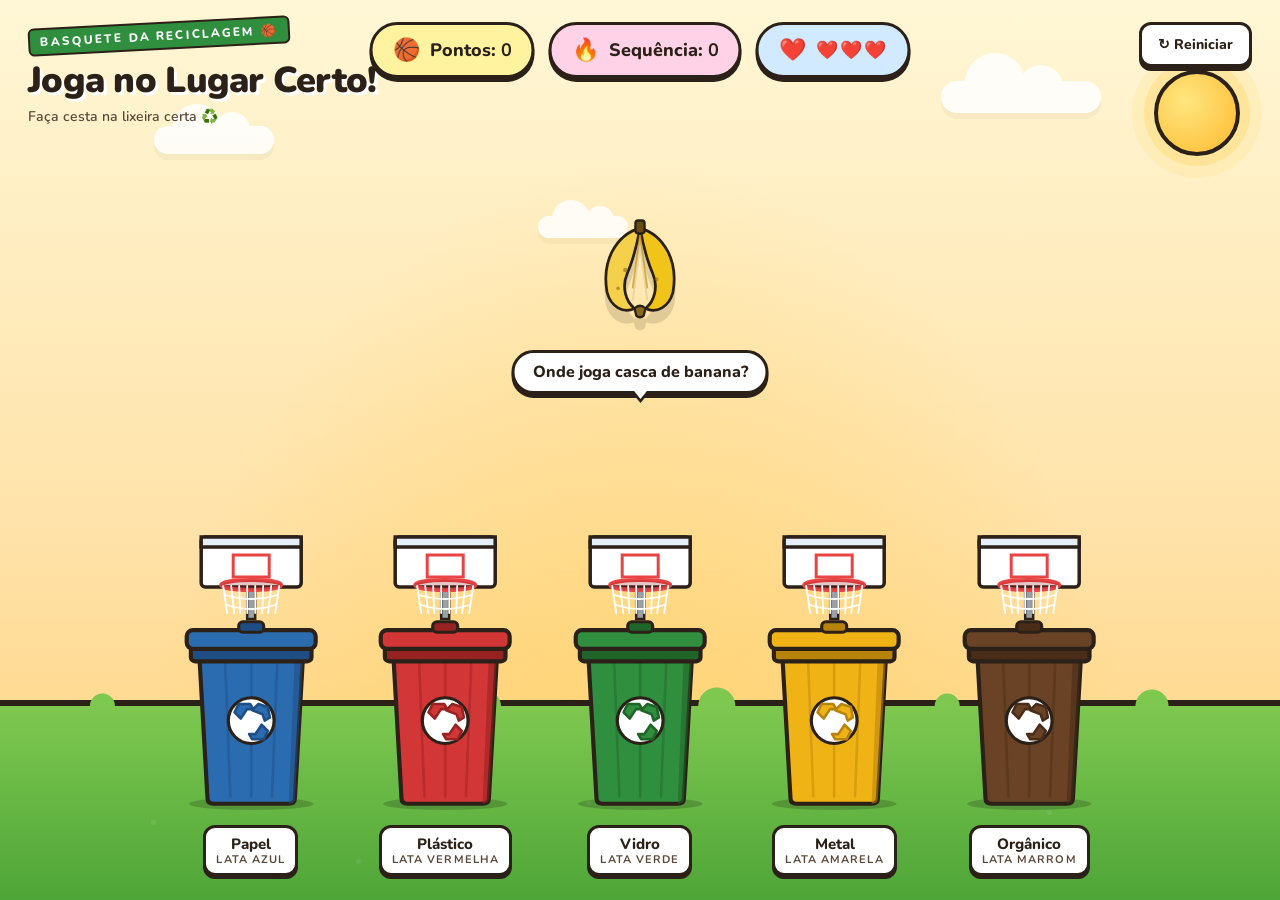
==== Jogo da Reciclagem.html @ 173f7c56 "Add files via upload" ====
<!doctype html>
<html lang="pt-BR">
<head>
<meta charset="utf-8" />
<title>Jogo da Reciclagem</title>
<meta name="viewport" content="width=device-width, initial-scale=1" />
<link rel="preconnect" href="https://fonts.googleapis.com" />
<link rel="preconnect" href="https://fonts.gstatic.com" crossorigin />
<link href="https://fonts.googleapis.com/css2?family=Fredoka:wght@400;500;600;700&family=Nunito:wght@600;700;800;900&display=swap" rel="stylesheet" />
<style>
  :root {
    --bg-sky-top: #fff7d6;
    --bg-sky-bot: #ffe2a8;
    --grass-top: #7ec850;
    --grass-bot: #4ea537;
    --ink: #2b2118;
    --ink-soft: #5a4838;
    --paper: #fff8e7;
    --azul: #2b6cb0;
    --azul-d: #1f4e85;
    --vermelho: #d23636;
    --vermelho-d: #962222;
    --verde: #2f8f3f;
    --verde-d: #1f6428;
    --amarelo: #f0b315;
    --amarelo-d: #b8830a;
    --marrom: #6a4326;
    --marrom-d: #4a2d18;
  }
  * { box-sizing: border-box; }
  html, body { margin: 0; height: 100%; }
  body {
    font-family: 'Fredoka', system-ui, sans-serif;
    color: var(--ink);
    background:
      radial-gradient(ellipse at 50% 120%, #ffd166 0%, transparent 60%),
      linear-gradient(180deg, var(--bg-sky-top) 0%, var(--bg-sky-bot) 60%, #ffd178 100%);
    overflow: hidden;
    user-select: none;
    -webkit-user-select: none;
  }

  /* ===== HUD ===== */
  .hud {
    position: absolute;
    top: 22px;
    left: 50%;
    transform: translateX(-50%);
    display: flex;
    gap: 14px;
    align-items: center;
    z-index: 10;
    font-family: 'Nunito', sans-serif;
  }
  .chip {
    background: #fff;
    border: 3px solid var(--ink);
    border-radius: 999px;
    padding: 10px 20px;
    font-weight: 800;
    font-size: 18px;
    box-shadow: 0 4px 0 var(--ink);
    display: flex;
    align-items: center;
    gap: 10px;
  }
  .chip .icon { font-size: 22px; }
  .chip.score { background: #fff3a0; }
  .chip.streak { background: #ffd2e8; }
  .chip.lives { background: #d2eaff; }
  .hearts { letter-spacing: 2px; font-size: 18px; }
  .hearts span.lost { filter: grayscale(1) opacity(0.35); }

  .title-card {
    position: absolute;
    top: 22px;
    left: 28px;
    z-index: 10;
    font-family: 'Nunito', sans-serif;
  }
  .title-card .kicker {
    display: inline-block;
    background: var(--verde);
    color: #fff;
    font-weight: 800;
    font-size: 12px;
    letter-spacing: 0.18em;
    padding: 4px 10px;
    border-radius: 6px;
    border: 2px solid var(--ink);
    transform: rotate(-3deg);
  }
  .title-card h1 {
    margin: 6px 0 0;
    font-size: 36px;
    font-weight: 900;
    color: var(--ink);
    text-shadow: 3px 3px 0 #fff;
    letter-spacing: -0.02em;
  }
  .title-card .sub {
    margin-top: 2px;
    font-size: 14px;
    color: var(--ink-soft);
    font-weight: 600;
  }

  /* ===== Stage ===== */
  .stage {
    position: relative;
    width: 100%;
    height: 100vh;
    overflow: hidden;
  }
  .clouds {
    position: absolute;
    inset: 0;
    pointer-events: none;
  }
  .cloud {
    position: absolute;
    background: #fff;
    border-radius: 100px;
    opacity: 0.85;
    filter: drop-shadow(0 6px 0 rgba(0,0,0,0.04));
  }
  .cloud::before, .cloud::after {
    content: '';
    position: absolute;
    background: #fff;
    border-radius: 50%;
  }
  .cloud.c1 { width: 120px; height: 28px; top: 14%; left: 12%; }
  .cloud.c1::before { width: 50px; height: 50px; top: -22px; left: 18px; }
  .cloud.c1::after { width: 36px; height: 36px; top: -14px; left: 60px; }
  .cloud.c2 { width: 160px; height: 32px; top: 9%; right: 14%; }
  .cloud.c2::before { width: 60px; height: 60px; top: -28px; left: 24px; }
  .cloud.c2::after { width: 44px; height: 44px; top: -16px; left: 78px; }
  .cloud.c3 { width: 90px; height: 22px; top: 24%; left: 42%; }
  .cloud.c3::before { width: 38px; height: 38px; top: -16px; left: 14px; }
  .cloud.c3::after { width: 28px; height: 28px; top: -10px; left: 48px; }

  .sun {
    position: absolute;
    top: 70px;
    right: 40px;
    width: 86px;
    height: 86px;
    border-radius: 50%;
    background: radial-gradient(circle at 35% 35%, #ffe680, #ffba2e);
    border: 4px solid var(--ink);
    box-shadow: 0 0 0 10px rgba(255, 200, 60, 0.25), 0 0 0 22px rgba(255, 200, 60, 0.12);
  }

  /* ===== Ground ===== */
  .ground {
    position: absolute;
    bottom: 0;
    left: 0;
    right: 0;
    height: 200px;
    background:
      linear-gradient(180deg, var(--grass-top) 0%, var(--grass-bot) 100%);
    border-top: 6px solid var(--ink);
  }
  .ground::before {
    content: '';
    position: absolute;
    top: -22px;
    left: 0;
    right: 0;
    height: 22px;
    background:
      radial-gradient(circle at 8% 100%, var(--grass-top) 0 12px, transparent 13px),
      radial-gradient(circle at 22% 100%, var(--grass-top) 0 16px, transparent 17px),
      radial-gradient(circle at 38% 100%, var(--grass-top) 0 14px, transparent 15px),
      radial-gradient(circle at 56% 100%, var(--grass-top) 0 18px, transparent 19px),
      radial-gradient(circle at 74% 100%, var(--grass-top) 0 12px, transparent 13px),
      radial-gradient(circle at 90% 100%, var(--grass-top) 0 16px, transparent 17px);
  }
  .ground::after {
    content: '';
    position: absolute;
    inset: 0;
    background-image:
      radial-gradient(circle at 12% 60%, rgba(255,255,255,0.08) 2px, transparent 3px),
      radial-gradient(circle at 28% 80%, rgba(255,255,255,0.08) 2px, transparent 3px),
      radial-gradient(circle at 46% 50%, rgba(255,255,255,0.08) 2px, transparent 3px),
      radial-gradient(circle at 64% 75%, rgba(255,255,255,0.08) 2px, transparent 3px),
      radial-gradient(circle at 82% 55%, rgba(255,255,255,0.08) 2px, transparent 3px);
  }
  .flowers {
    position: absolute;
    bottom: 12px;
    left: 0;
    right: 0;
    pointer-events: none;
    z-index: 1;
  }
  .flowers svg { display: block; margin: 0 auto; }

  /* ===== Bins row ===== */
  .bins {
    position: absolute;
    bottom: 24px;
    left: 0;
    right: 0;
    display: flex;
    justify-content: center;
    align-items: flex-end;
    gap: clamp(12px, 2.2vw, 36px);
    padding: 0 24px;
    z-index: 3;
  }
  .bin {
    position: relative;
    width: clamp(110px, 13vw, 170px);
    cursor: default;
    transition: transform 0.18s ease;
  }
  .bin.hover { transform: translateY(-10px) scale(1.04); }
  .bin .label {
    margin: 12px auto 0;
    background: #fff;
    border: 3px solid var(--ink);
    border-radius: 12px;
    padding: 6px 10px;
    font-family: 'Nunito', sans-serif;
    font-weight: 800;
    text-align: center;
    font-size: 15px;
    box-shadow: 0 3px 0 var(--ink);
    width: fit-content;
    color: var(--ink);
  }
  .bin .label .pt {
    display: block;
    font-size: 11px;
    letter-spacing: 0.1em;
    color: var(--ink-soft);
    font-weight: 700;
    margin-top: -2px;
  }
  .bin .lid {
    transform-origin: 90% 100%;
    transition: transform 0.25s cubic-bezier(.5,1.6,.3,1);
  }
  .bin.hover .lid { transform: rotate(-32deg) translate(-4px, -2px); }
  .bin.correct { animation: bounce 0.6s ease; }
  .bin.wrong { animation: shake 0.45s ease; }

  /* ===== Basketball hoop ===== */
  .hoop {
    position: relative;
    width: 100%;
    height: 86px;
    margin-bottom: -18px;
    z-index: 2;
    pointer-events: none;
  }
  .hoop svg { display: block; width: 100%; height: 100%; overflow: visible; }
  .hoop .net {
    transform-origin: 50% 0;
    transition: transform 0.15s ease;
  }
  .bin.correct .hoop .net { animation: netSwing 0.7s ease; }
  .bin.hover .hoop .net { transform: scaleY(1.08) skewX(-3deg); }
  @keyframes netSwing {
    0% { transform: scaleY(1) skewX(0); }
    20% { transform: scaleY(1.35) skewX(-8deg); }
    50% { transform: scaleY(1.15) skewX(6deg); }
    75% { transform: scaleY(1.08) skewX(-3deg); }
    100% { transform: scaleY(1) skewX(0); }
  }

  @keyframes bounce {
    0%, 100% { transform: translateY(0); }
    30% { transform: translateY(-22px) scale(1.06); }
    60% { transform: translateY(-4px); }
  }
  @keyframes shake {
    0%, 100% { transform: translateX(0); }
    20% { transform: translateX(-10px) rotate(-2deg); }
    40% { transform: translateX(10px) rotate(2deg); }
    60% { transform: translateX(-8px) rotate(-1deg); }
    80% { transform: translateX(8px) rotate(1deg); }
  }

  /* ===== Item to throw ===== */
  .item-wrap {
    position: absolute;
    top: 30%;
    left: 50%;
    transform: translate(-50%, -50%);
    z-index: 5;
    touch-action: none;
  }
  .item {
    width: 110px;
    height: 110px;
    cursor: grab;
    transition: filter 0.2s;
    filter: drop-shadow(0 12px 0 rgba(0,0,0,0.12));
    animation: idle 2.4s ease-in-out infinite;
  }
  .item-wrap.dragging .item {
    cursor: grabbing;
    animation: none;
    filter: drop-shadow(0 24px 8px rgba(0,0,0,0.25));
    transform: scale(1.08) rotate(8deg);
  }
  .item-wrap.flying { transition: top 0.55s cubic-bezier(.4,.1,.4,1), left 0.55s linear; }
  .item-wrap.flying .item { animation: spinFly 0.55s linear; }
  .item-wrap.return { transition: top 0.4s ease, left 0.4s ease; }
  @keyframes spinFly {
    0%   { transform: rotate(0) scale(1); }
    100% { transform: rotate(540deg) scale(0.45); }
  }

  /* Score popup (basketball points) */
  .points-pop {
    position: absolute;
    font-family: 'Nunito', sans-serif;
    font-weight: 900;
    font-size: 42px;
    color: #ff8a00;
    -webkit-text-stroke: 3px var(--ink);
    text-shadow: 0 4px 0 var(--ink);
    pointer-events: none;
    z-index: 18;
    animation: pointsFly 1s ease-out forwards;
  }
  @keyframes pointsFly {
    0%   { transform: translate(-50%, 0) scale(0.4); opacity: 0; }
    25%  { transform: translate(-50%, -20px) scale(1.2); opacity: 1; }
    100% { transform: translate(-50%, -90px) scale(1); opacity: 0; }
  }

  @keyframes idle {
    0%, 100% { transform: translateY(0) rotate(-3deg); }
    50% { transform: translateY(-10px) rotate(3deg); }
  }

  .hint {
    position: absolute;
    top: calc(30% + 80px);
    left: 50%;
    transform: translateX(-50%);
    font-family: 'Nunito', sans-serif;
    font-weight: 800;
    color: var(--ink);
    background: #fff;
    border: 3px solid var(--ink);
    border-radius: 999px;
    padding: 8px 18px;
    box-shadow: 0 4px 0 var(--ink);
    font-size: 16px;
    z-index: 4;
    white-space: nowrap;
  }
  .hint .arrow {
    position: absolute;
    bottom: -12px;
    left: 50%;
    transform: translateX(-50%);
    width: 0;
    height: 0;
    border-left: 10px solid transparent;
    border-right: 10px solid transparent;
    border-top: 12px solid var(--ink);
  }
  .hint .arrow::after {
    content: '';
    position: absolute;
    top: -14px;
    left: -8px;
    width: 0;
    height: 0;
    border-left: 8px solid transparent;
    border-right: 8px solid transparent;
    border-top: 10px solid #fff;
  }

  /* ===== Floating feedback ===== */
  .feedback {
    position: absolute;
    left: 50%;
    top: 38%;
    transform: translateX(-50%);
    z-index: 20;
    font-family: 'Nunito', sans-serif;
    font-weight: 900;
    pointer-events: none;
  }
  .feedback .word {
    font-size: 64px;
    color: #fff;
    -webkit-text-stroke: 4px var(--ink);
    text-shadow: 0 8px 0 var(--ink);
    animation: pop 1.1s ease forwards;
  }
  .feedback .word.good { color: #fff; }
  .feedback .word.bad  { color: #ffd2d2; }
  .feedback .sub {
    margin-top: 8px;
    font-size: 18px;
    color: var(--ink);
    background: #fff;
    border: 3px solid var(--ink);
    border-radius: 12px;
    padding: 6px 14px;
    box-shadow: 0 4px 0 var(--ink);
    animation: fadeUp 1.1s ease forwards;
    text-align: center;
  }
  @keyframes pop {
    0%   { transform: scale(0.3) rotate(-10deg); opacity: 0; }
    20%  { transform: scale(1.2) rotate(4deg); opacity: 1; }
    40%  { transform: scale(1) rotate(-2deg); }
    80%  { opacity: 1; transform: scale(1) translateY(-10px); }
    100% { opacity: 0; transform: scale(1) translateY(-40px); }
  }
  @keyframes fadeUp {
    0%   { transform: translateY(20px); opacity: 0; }
    20%  { transform: translateY(0); opacity: 1; }
    80%  { opacity: 1; }
    100% { transform: translateY(-30px); opacity: 0; }
  }

  /* Confetti */
  .confetti {
    position: absolute;
    width: 12px;
    height: 16px;
    pointer-events: none;
    z-index: 15;
    border-radius: 2px;
    animation: fall 1.4s ease-out forwards;
  }
  @keyframes fall {
    0%   { transform: translateY(0) rotate(0); opacity: 1; }
    100% { transform: translateY(420px) rotate(720deg); opacity: 0; }
  }

  /* ===== Instructions / Restart ===== */
  .restart {
    position: absolute;
    top: 22px;
    right: 28px;
    z-index: 10;
    background: #fff;
    border: 3px solid var(--ink);
    border-radius: 12px;
    padding: 10px 16px;
    font-family: 'Nunito', sans-serif;
    font-weight: 800;
    box-shadow: 0 4px 0 var(--ink);
    cursor: pointer;
    font-size: 14px;
    color: var(--ink);
    transition: transform 0.1s;
  }
  .restart:hover { transform: translateY(-2px); }
  .restart:active { transform: translateY(2px); box-shadow: 0 1px 0 var(--ink); }

  /* Game over modal */
  .modal {
    position: absolute;
    inset: 0;
    background: rgba(43, 33, 24, 0.55);
    display: flex;
    align-items: center;
    justify-content: center;
    z-index: 50;
    backdrop-filter: blur(2px);
  }
  .modal .card {
    background: #fff;
    border: 4px solid var(--ink);
    border-radius: 24px;
    padding: 36px 44px;
    text-align: center;
    box-shadow: 0 8px 0 var(--ink);
    font-family: 'Nunito', sans-serif;
    max-width: 460px;
  }
  .modal h2 {
    margin: 0;
    font-size: 36px;
    font-weight: 900;
    color: var(--ink);
  }
  .modal .big-score {
    font-size: 64px;
    font-weight: 900;
    color: var(--verde);
    margin: 12px 0;
    line-height: 1;
  }
  .modal .stars { font-size: 30px; margin: 8px 0 16px; }
  .modal p { margin: 8px 0 20px; color: var(--ink-soft); font-weight: 600; }
  .modal button {
    background: var(--verde);
    color: #fff;
    border: 3px solid var(--ink);
    border-radius: 14px;
    padding: 14px 28px;
    font-family: 'Nunito', sans-serif;
    font-weight: 900;
    font-size: 20px;
    box-shadow: 0 5px 0 var(--ink);
    cursor: pointer;
    letter-spacing: 0.04em;
  }
  .modal button:hover { transform: translateY(-2px); }
  .modal button:active { transform: translateY(3px); box-shadow: 0 2px 0 var(--ink); }
</style>
</head>
<body>

<div class="stage" id="stage">
  <!-- Decorative sky -->
  <div class="sun"></div>
  <div class="clouds">
    <div class="cloud c1"></div>
    <div class="cloud c2"></div>
    <div class="cloud c3"></div>
  </div>

  <!-- HUD -->
  <div class="title-card">
    <span class="kicker">BASQUETE DA RECICLAGEM 🏀</span>
    <h1>Joga no Lugar Certo!</h1>
    <div class="sub">Faça cesta na lixeira certa ♻️</div>
  </div>

  <div class="hud">
    <div class="chip score"><span class="icon">🏀</span><span>Pontos: <b id="score">0</b></span></div>
    <div class="chip streak"><span class="icon">🔥</span><span>Sequência: <b id="streak">0</b></span></div>
    <div class="chip lives"><span class="icon">❤️</span><span class="hearts" id="hearts">❤️❤️❤️</span></div>
  </div>

  <button class="restart" id="restart">↻ Reiniciar</button>

  <div class="ground"></div>

  <!-- Bins -->
  <div class="bins" id="bins"></div>

  <!-- Item -->
  <div class="hint" id="hint">Arraste para a lixeira certa!<span class="arrow"></span></div>
  <div class="item-wrap" id="itemWrap">
    <div class="item" id="item"></div>
  </div>
</div>

<script>
/* ============================================================
   Data
   ============================================================ */
const BINS = [
  { id: 'azul',     name: 'Papel',     ptColor: 'AZUL',     color: 'var(--azul)',     dark: 'var(--azul-d)' },
  { id: 'vermelho', name: 'Plástico',  ptColor: 'VERMELHA', color: 'var(--vermelho)', dark: 'var(--vermelho-d)' },
  { id: 'verde',    name: 'Vidro',     ptColor: 'VERDE',    color: 'var(--verde)',    dark: 'var(--verde-d)' },
  { id: 'amarelo',  name: 'Metal',     ptColor: 'AMARELA',  color: 'var(--amarelo)',  dark: 'var(--amarelo-d)' },
  { id: 'marrom',   name: 'Orgânico',  ptColor: 'MARROM',   color: 'var(--marrom)',   dark: 'var(--marrom-d)' },
];

const ITEMS = [
  { id: 'paper-ball', name: 'Bola de papel',    correct: 'azul',     svg: paperBallSVG()   },
  { id: 'bottle',     name: 'Garrafa PET',      correct: 'vermelho', svg: bottleSVG()      },
  { id: 'jar',        name: 'Pote de vidro',    correct: 'verde',    svg: jarSVG()         },
  { id: 'can',        name: 'Lata de alumínio', correct: 'amarelo',  svg: canSVG()         },
  { id: 'banana',     name: 'Casca de banana',  correct: 'marrom',   svg: bananaSVG()      },
  { id: 'newspaper',  name: 'Jornal',           correct: 'azul',     svg: newspaperSVG()   },
  { id: 'cup',        name: 'Copo plástico',    correct: 'vermelho', svg: cupSVG()         },
];

/* ============================================================
   SVG draw helpers
   ============================================================ */
function hoopSVG() {
  // Basketball backboard + rim + net (sized to match bin width ~ 160)
  return `
  <svg viewBox="0 0 160 86" preserveAspectRatio="xMidYMax meet">
    <!-- pole going down behind bin -->
    <rect x="76" y="40" width="8" height="46" fill="#9aa0a6" stroke="var(--ink)" stroke-width="2.5"/>
    <!-- backboard -->
    <rect x="30" y="4" width="100" height="50" rx="4" fill="#fff" stroke="var(--ink)" stroke-width="3.5"/>
    <rect x="30" y="4" width="100" height="10" fill="#e4eef9" stroke="var(--ink)" stroke-width="3.5"/>
    <!-- inner square -->
    <rect x="62" y="22" width="36" height="22" fill="none" stroke="#e84444" stroke-width="3"/>
    <!-- rim -->
    <ellipse cx="80" cy="52" rx="30" ry="5" fill="none" stroke="#e84444" stroke-width="4"/>
    <ellipse cx="80" cy="52" rx="30" ry="5" fill="#962222" opacity="0.25"/>
    <!-- net -->
    <g class="net" fill="none" stroke="#ffffff" stroke-width="1.8" stroke-linecap="round">
      <path d="M 52 53 L 56 80"/>
      <path d="M 60 53 L 63 80"/>
      <path d="M 68 53 L 69 80"/>
      <path d="M 76 53 L 76 80"/>
      <path d="M 84 53 L 84 80"/>
      <path d="M 92 53 L 91 80"/>
      <path d="M 100 53 L 97 80"/>
      <path d="M 108 53 L 104 80"/>
      <!-- horizontal weaves -->
      <path d="M 54 62 Q 80 70 106 62"/>
      <path d="M 56 72 Q 80 80 104 72"/>
    </g>
  </svg>`;
}

function basketballSVG() {
  return `
  <svg viewBox="0 0 120 120" width="100%" height="100%">
    <defs>
      <radialGradient id="bbg" cx="35%" cy="30%">
        <stop offset="0%" stop-color="#ffb469"/>
        <stop offset="55%" stop-color="#e8842a"/>
        <stop offset="100%" stop-color="#a85510"/>
      </radialGradient>
    </defs>
    <circle cx="60" cy="60" r="50" fill="url(#bbg)" stroke="var(--ink)" stroke-width="4"/>
    <!-- seams -->
    <path d="M 10 60 L 110 60" stroke="var(--ink)" stroke-width="3" fill="none"/>
    <path d="M 60 10 L 60 110" stroke="var(--ink)" stroke-width="3" fill="none"/>
    <path d="M 24 26 Q 60 60 24 94" stroke="var(--ink)" stroke-width="3" fill="none"/>
    <path d="M 96 26 Q 60 60 96 94" stroke="var(--ink)" stroke-width="3" fill="none"/>
    <!-- highlight -->
    <ellipse cx="42" cy="34" rx="12" ry="7" fill="#fff" opacity="0.45"/>
  </svg>`;
}

function binSVG(color, dark) {
  return `
  <svg viewBox="0 0 160 200" width="100%" height="auto" style="overflow: visible">
    <!-- shadow -->
    <ellipse cx="80" cy="195" rx="60" ry="6" fill="rgba(0,0,0,0.18)"/>
    <!-- body -->
    <path d="M 30 50 L 38 190 Q 38 195 44 195 L 116 195 Q 122 195 122 190 L 130 50 Z"
          fill="${color}" stroke="var(--ink)" stroke-width="4" stroke-linejoin="round"/>
    <!-- darker side shading -->
    <path d="M 105 50 L 122 50 L 116 195 Q 122 195 122 190 L 130 50 Z"
          fill="${dark}" opacity="0.55"/>
    <!-- vertical ridges -->
    <path d="M 55 60 L 60 188" stroke="${dark}" stroke-width="2.5" opacity="0.45" fill="none" stroke-linecap="round"/>
    <path d="M 80 60 L 80 188" stroke="${dark}" stroke-width="2.5" opacity="0.45" fill="none" stroke-linecap="round"/>
    <path d="M 105 60 L 100 188" stroke="${dark}" stroke-width="2.5" opacity="0.45" fill="none" stroke-linecap="round"/>
    <!-- recycle symbol white circle -->
    <circle cx="80" cy="115" r="22" fill="#fff" stroke="var(--ink)" stroke-width="3"/>
    <g transform="translate(80 115)" stroke="${dark}" stroke-width="2.5" fill="${color}" stroke-linejoin="round">
      <path d="M -10 -2 L -4 -11 L 2 -11 L -1 -16 L -12 -16 L -16 -8 Z"/>
      <path d="M 1 -10 L 11 -6 L 13 0 L 18 -3 L 16 -13 L 7 -16 Z"/>
      <path d="M 10 4 L 4 13 L -2 13 L 1 18 L 12 18 L 16 10 Z"/>
    </g>
    <!-- rim -->
    <rect x="22" y="42" width="116" height="16" rx="4" fill="${dark}" stroke="var(--ink)" stroke-width="4"/>
    <!-- lid -->
    <g class="lid">
      <rect x="18" y="28" width="124" height="18" rx="6" fill="${color}" stroke="var(--ink)" stroke-width="4"/>
      <rect x="68" y="20" width="24" height="10" rx="4" fill="${dark}" stroke="var(--ink)" stroke-width="3"/>
    </g>
  </svg>`;
}

function paperBallSVG() {
  // Crumpled paper ball
  return `
  <svg viewBox="0 0 120 120" width="100%" height="100%">
    <defs>
      <radialGradient id="pg" cx="40%" cy="35%">
        <stop offset="0%" stop-color="#ffffff"/>
        <stop offset="60%" stop-color="#f4ecd6"/>
        <stop offset="100%" stop-color="#d9c99a"/>
      </radialGradient>
    </defs>
    <path d="M 60 8
             C 80 6, 100 20, 108 38
             C 116 56, 112 80, 96 96
             C 80 112, 52 116, 32 104
             C 12 92, 6 70, 12 50
             C 18 30, 38 10, 60 8 Z"
          fill="url(#pg)" stroke="var(--ink)" stroke-width="3" stroke-linejoin="round"/>
    <!-- crumple folds -->
    <path d="M 30 40 L 50 32 L 64 48 L 56 62 L 38 60 Z" fill="none" stroke="var(--ink-soft)" stroke-width="2" stroke-linejoin="round" opacity="0.6"/>
    <path d="M 70 28 L 90 36 L 96 56 L 80 64 L 68 50 Z" fill="none" stroke="var(--ink-soft)" stroke-width="2" stroke-linejoin="round" opacity="0.6"/>
    <path d="M 42 70 L 62 64 L 78 74 L 70 92 L 48 92 Z" fill="none" stroke="var(--ink-soft)" stroke-width="2" stroke-linejoin="round" opacity="0.6"/>
    <path d="M 18 58 L 32 70 L 28 88" fill="none" stroke="var(--ink-soft)" stroke-width="2" stroke-linecap="round" opacity="0.5"/>
    <path d="M 100 60 L 88 76 L 92 92" fill="none" stroke="var(--ink-soft)" stroke-width="2" stroke-linecap="round" opacity="0.5"/>
    <!-- highlight -->
    <ellipse cx="42" cy="32" rx="10" ry="6" fill="#fff" opacity="0.7"/>
  </svg>`;
}

function bottleSVG() {
  return `
  <svg viewBox="0 0 120 120" width="100%" height="100%">
    <!-- cap -->
    <rect x="48" y="6" width="24" height="14" rx="3" fill="#3b8de0" stroke="var(--ink)" stroke-width="3"/>
    <line x1="52" y1="9" x2="52" y2="17" stroke="#1f5a99" stroke-width="2"/>
    <line x1="60" y1="9" x2="60" y2="17" stroke="#1f5a99" stroke-width="2"/>
    <line x1="68" y1="9" x2="68" y2="17" stroke="#1f5a99" stroke-width="2"/>
    <!-- neck -->
    <path d="M 52 20 L 52 32 Q 42 38 42 52 L 42 100 Q 42 112 54 112 L 66 112 Q 78 112 78 100 L 78 52 Q 78 38 68 32 L 68 20 Z"
          fill="#c7e7ff" stroke="var(--ink)" stroke-width="3" stroke-linejoin="round"/>
    <!-- ring -->
    <rect x="48" y="26" width="24" height="4" fill="#a3d4f5" stroke="var(--ink)" stroke-width="2"/>
    <!-- label -->
    <rect x="44" y="62" width="32" height="24" fill="#ffffff" stroke="var(--ink)" stroke-width="2.5"/>
    <line x1="48" y1="70" x2="72" y2="70" stroke="var(--ink-soft)" stroke-width="2"/>
    <line x1="48" y1="76" x2="68" y2="76" stroke="var(--ink-soft)" stroke-width="2"/>
    <!-- highlight -->
    <path d="M 48 40 Q 46 70, 50 100" fill="none" stroke="#ffffff" stroke-width="3" opacity="0.8"/>
  </svg>`;
}

function jarSVG() {
  return `
  <svg viewBox="0 0 120 120" width="100%" height="100%">
    <!-- lid -->
    <rect x="34" y="14" width="52" height="14" rx="3" fill="#9c6b3c" stroke="var(--ink)" stroke-width="3"/>
    <rect x="34" y="18" width="52" height="3" fill="#6b4523"/>
    <!-- body -->
    <path d="M 32 28 L 32 36 Q 28 40 28 50 L 28 102 Q 28 112 38 112 L 82 112 Q 92 112 92 102 L 92 50 Q 92 40 88 36 L 88 28 Z"
          fill="#bfe9c8" stroke="var(--ink)" stroke-width="3" stroke-linejoin="round" opacity="0.92"/>
    <!-- shine -->
    <path d="M 38 44 Q 34 70, 40 100" fill="none" stroke="#ffffff" stroke-width="4" opacity="0.7"/>
    <path d="M 80 50 Q 84 72, 78 96" fill="none" stroke="#ffffff" stroke-width="2" opacity="0.5"/>
    <!-- label -->
    <rect x="40" y="62" width="40" height="20" fill="#fff8e7" stroke="var(--ink)" stroke-width="2"/>
    <text x="60" y="76" text-anchor="middle" font-family="Nunito" font-weight="800" font-size="10" fill="var(--ink)">JAM</text>
  </svg>`;
}

function canSVG() {
  return `
  <svg viewBox="0 0 120 120" width="100%" height="100%">
    <!-- top rim -->
    <ellipse cx="60" cy="20" rx="22" ry="6" fill="#d9d9d9" stroke="var(--ink)" stroke-width="3"/>
    <ellipse cx="60" cy="19" rx="18" ry="4" fill="#8e8e8e" stroke="var(--ink)" stroke-width="2"/>
    <!-- pull tab -->
    <ellipse cx="60" cy="18" rx="7" ry="3" fill="none" stroke="var(--ink)" stroke-width="2"/>
    <!-- body -->
    <path d="M 38 22 L 38 100 Q 38 108 60 108 Q 82 108 82 100 L 82 22"
          fill="#e84444" stroke="var(--ink)" stroke-width="3" stroke-linejoin="round"/>
    <!-- side curve fill -->
    <ellipse cx="60" cy="22" rx="22" ry="5" fill="#e84444" stroke="var(--ink)" stroke-width="3"/>
    <!-- highlight -->
    <rect x="42" y="32" width="4" height="60" rx="2" fill="#fff" opacity="0.6"/>
    <!-- label -->
    <rect x="38" y="48" width="44" height="32" fill="#fff" stroke="var(--ink)" stroke-width="2.5"/>
    <text x="60" y="70" text-anchor="middle" font-family="Nunito" font-weight="900" font-size="14" fill="#e84444">COLA</text>
    <!-- bottom rim -->
    <ellipse cx="60" cy="100" rx="22" ry="5" fill="#b83333" stroke="var(--ink)" stroke-width="2.5"/>
  </svg>`;
}

function bananaSVG() {
  return `
  <svg viewBox="0 0 120 120" width="100%" height="100%">
    <!-- peel pieces -->
    <path d="M 60 14
             C 86 22, 102 50, 96 84
             C 92 100, 78 108, 66 102
             C 76 94, 80 78, 74 64
             C 68 50, 64 38, 60 14 Z"
          fill="#f0c419" stroke="var(--ink)" stroke-width="3" stroke-linejoin="round"/>
    <path d="M 60 14
             C 34 22, 18 50, 24 84
             C 28 100, 42 108, 54 102
             C 44 94, 40 78, 46 64
             C 52 50, 56 38, 60 14 Z"
          fill="#f5d04a" stroke="var(--ink)" stroke-width="3" stroke-linejoin="round"/>
    <!-- middle peel -->
    <path d="M 54 102 Q 60 96, 66 102 L 64 110 Q 60 113, 56 110 Z"
          fill="#8a6a1b" stroke="var(--ink)" stroke-width="2.5" stroke-linejoin="round"/>
    <!-- stem -->
    <rect x="55" y="6" width="10" height="14" rx="3" fill="#6b4d12" stroke="var(--ink)" stroke-width="2.5"/>
    <!-- darken lines -->
    <path d="M 60 22 Q 64 50, 68 80" fill="none" stroke="#c69314" stroke-width="2" opacity="0.7"/>
    <path d="M 60 22 Q 56 50, 52 80" fill="none" stroke="#c69314" stroke-width="2" opacity="0.7"/>
    <!-- spots -->
    <circle cx="44" cy="60" r="2.5" fill="#8a6a1b" opacity="0.6"/>
    <circle cx="78" cy="70" r="2" fill="#8a6a1b" opacity="0.6"/>
    <circle cx="36" cy="80" r="2" fill="#8a6a1b" opacity="0.6"/>
  </svg>`;
}

function newspaperSVG() {
  return `
  <svg viewBox="0 0 120 120" width="100%" height="100%">
    <!-- back paper -->
    <rect x="22" y="20" width="76" height="84" rx="3" fill="#e8e2cc" stroke="var(--ink)" stroke-width="3" transform="rotate(-4 60 62)"/>
    <!-- front paper -->
    <rect x="20" y="24" width="76" height="84" rx="3" fill="#fffaea" stroke="var(--ink)" stroke-width="3" transform="rotate(3 60 66)"/>
    <g transform="rotate(3 60 66)">
      <rect x="26" y="32" width="64" height="10" fill="var(--ink)"/>
      <text x="58" y="40" text-anchor="middle" font-family="Nunito" font-weight="900" font-size="8" fill="#fffaea">JORNAL DE HOJE</text>
      <line x1="26" y1="50" x2="90" y2="50" stroke="var(--ink-soft)" stroke-width="2"/>
      <rect x="26" y="56" width="28" height="22" fill="#cfd9e0" stroke="var(--ink-soft)" stroke-width="1.5"/>
      <line x1="58" y1="58" x2="90" y2="58" stroke="var(--ink-soft)" stroke-width="1.5"/>
      <line x1="58" y1="64" x2="90" y2="64" stroke="var(--ink-soft)" stroke-width="1.5"/>
      <line x1="58" y1="70" x2="86" y2="70" stroke="var(--ink-soft)" stroke-width="1.5"/>
      <line x1="58" y1="76" x2="90" y2="76" stroke="var(--ink-soft)" stroke-width="1.5"/>
      <line x1="26" y1="86" x2="90" y2="86" stroke="var(--ink-soft)" stroke-width="1.5"/>
      <line x1="26" y1="92" x2="84" y2="92" stroke="var(--ink-soft)" stroke-width="1.5"/>
      <line x1="26" y1="98" x2="90" y2="98" stroke="var(--ink-soft)" stroke-width="1.5"/>
    </g>
  </svg>`;
}

function cupSVG() {
  return `
  <svg viewBox="0 0 120 120" width="100%" height="100%">
    <!-- cup body trapezoid -->
    <path d="M 30 24 L 90 24 L 82 108 Q 82 112 78 112 L 42 112 Q 38 112 38 108 Z"
          fill="#ffffff" stroke="var(--ink)" stroke-width="3" stroke-linejoin="round" opacity="0.96"/>
    <!-- rim -->
    <ellipse cx="60" cy="24" rx="30" ry="6" fill="#fdfdfd" stroke="var(--ink)" stroke-width="3"/>
    <ellipse cx="60" cy="23" rx="26" ry="4" fill="#e0e0e0"/>
    <!-- ridges -->
    <line x1="44" y1="34" x2="42" y2="108" stroke="#cccccc" stroke-width="2"/>
    <line x1="60" y1="34" x2="60" y2="108" stroke="#cccccc" stroke-width="2"/>
    <line x1="76" y1="34" x2="78" y2="108" stroke="#cccccc" stroke-width="2"/>
    <!-- recycle triangle hint -->
    <g transform="translate(60 72)" stroke="var(--ink-soft)" stroke-width="1.5" fill="none">
      <path d="M -8 4 L 0 -8 L 8 4 Z"/>
    </g>
  </svg>`;
}

/* ============================================================
   Game logic
   ============================================================ */
const $stage = document.getElementById('stage');
const $bins = document.getElementById('bins');
const $item = document.getElementById('item');
const $itemWrap = document.getElementById('itemWrap');
const $hint = document.getElementById('hint');
const $score = document.getElementById('score');
const $streak = document.getElementById('streak');
const $hearts = document.getElementById('hearts');
const $restart = document.getElementById('restart');

let state = {
  score: 0,
  streak: 0,
  best: 0,
  lives: 3,
  current: null,
  queue: [],
  dragging: false,
  startX: 0, startY: 0,
  offsetX: 0, offsetY: 0,
  itemX: 0, itemY: 0,
  hintShown: true,
};

function renderBins() {
  $bins.innerHTML = '';
  BINS.forEach(b => {
    const el = document.createElement('div');
    el.className = 'bin';
    el.dataset.id = b.id;
    el.innerHTML = `
      <div class="hoop">${hoopSVG()}</div>
      ${binSVG(b.color, b.dark)}
      <div class="label">${b.name}<span class="pt">LATA ${b.ptColor}</span></div>
    `;
    $bins.appendChild(el);
  });
}

function shuffleQueue() {
  const arr = [...ITEMS];
  for (let i = arr.length - 1; i > 0; i--) {
    const j = Math.floor(Math.random() * (i + 1));
    [arr[i], arr[j]] = [arr[j], arr[i]];
  }
  state.queue = arr;
}

function nextItem() {
  if (state.queue.length === 0) shuffleQueue();
  state.current = state.queue.shift();
  $item.innerHTML = state.current.svg;
  $itemWrap.style.transition = 'top 0.45s ease, left 0.45s ease';
  $itemWrap.style.top = '30%';
  $itemWrap.style.left = '50%';
  state.itemX = 0; state.itemY = 0;
  setTimeout(() => { $itemWrap.style.transition = ''; }, 460);

  // update hint
  if (state.hintShown) {
    $hint.style.display = 'block';
    $hint.childNodes[0].nodeValue = `Onde joga ${state.current.name.toLowerCase()}? `;
  }
}

function setHUD() {
  $score.textContent = state.score;
  $streak.textContent = state.streak;
  let hearts = '';
  for (let i = 0; i < 3; i++) {
    hearts += `<span class="${i < state.lives ? '' : 'lost'}">❤️</span>`;
  }
  $hearts.innerHTML = hearts;
}

/* ===== Drag handlers ===== */
function pointerDown(e) {
  if (!state.current) return;
  e.preventDefault();
  state.dragging = true;
  const p = pointFromEvent(e);
  const rect = $itemWrap.getBoundingClientRect();
  // store offset from center of itemWrap to pointer
  state.offsetX = p.x - (rect.left + rect.width/2);
  state.offsetY = p.y - (rect.top + rect.height/2);
  $itemWrap.classList.add('dragging');
  if (state.hintShown) {
    $hint.style.display = 'none';
    state.hintShown = false;
  }
}

function pointerMove(e) {
  if (!state.dragging) return;
  const p = pointFromEvent(e);
  const stageRect = $stage.getBoundingClientRect();
  // place wrap center under cursor (- offset)
  const x = p.x - stageRect.left - state.offsetX;
  const y = p.y - stageRect.top - state.offsetY;
  $itemWrap.style.left = x + 'px';
  $itemWrap.style.top  = y + 'px';
  $itemWrap.style.transform = 'translate(-50%, -50%)';
  // hover over bins
  highlightBinAt(p.x, p.y);
}

function pointerUp(e) {
  if (!state.dragging) return;
  state.dragging = false;
  $itemWrap.classList.remove('dragging');
  const p = pointFromEvent(e);
  const binEl = binAt(p.x, p.y);
  clearBinHover();
  if (binEl) {
    handleDrop(binEl);
  } else {
    // return item to start
    returnItem();
  }
}

function pointFromEvent(e) {
  if (e.touches && e.touches.length) {
    return { x: e.touches[0].clientX, y: e.touches[0].clientY };
  }
  if (e.changedTouches && e.changedTouches.length) {
    return { x: e.changedTouches[0].clientX, y: e.changedTouches[0].clientY };
  }
  return { x: e.clientX, y: e.clientY };
}

function binAt(x, y) {
  return [...document.querySelectorAll('.bin')].find(b => {
    const r = b.getBoundingClientRect();
    return x >= r.left && x <= r.right && y >= r.top && y <= r.bottom;
  });
}

function highlightBinAt(x, y) {
  const target = binAt(x, y);
  document.querySelectorAll('.bin').forEach(b => {
    b.classList.toggle('hover', b === target);
  });
}
function clearBinHover() {
  document.querySelectorAll('.bin').forEach(b => b.classList.remove('hover'));
}

function returnItem() {
  $itemWrap.classList.add('return');
  $itemWrap.style.top = '30%';
  $itemWrap.style.left = '50%';
  $itemWrap.style.transform = 'translate(-50%, -50%)';
  setTimeout(() => $itemWrap.classList.remove('return'), 450);
}

/* ===== Drop logic ===== */
function handleDrop(binEl) {
  const binId = binEl.dataset.id;
  const bin = BINS.find(b => b.id === binId);
  const isCorrect = binId === state.current.correct;

  if (isCorrect) {
    // Arc the item into the hoop
    const stageRect = $stage.getBoundingClientRect();
    const binRect = binEl.getBoundingClientRect();
    const targetX = binRect.left + binRect.width/2 - stageRect.left;
    const targetY = binRect.top + 30 - stageRect.top; // aim at the rim
    $itemWrap.classList.add('flying');
    $itemWrap.style.left = targetX + 'px';
    $itemWrap.style.top  = targetY + 'px';

    setTimeout(() => binEl.classList.add('correct'), 450);

    const points = 10 + state.streak * 2;
    state.score += points;
    state.streak += 1;
    state.best = Math.max(state.best, state.streak);
    setHUD();

    setTimeout(() => {
      const swishWords = ['CESTA!', 'SWISH!', 'NA RECICLAGEM!', 'PERFEITO!', '3 PONTOS!'];
      const w = state.streak >= 3 ? '3 PONTOS!' : swishWords[Math.floor(Math.random() * swishWords.length)];
      showFeedback(w, `${state.current.name} vai na lata ${bin.ptColor}!`, true, binEl);
      showPoints(binEl, '+' + points);
      confettiBurst(binEl);
    }, 480);

    setTimeout(() => {
      binEl.classList.remove('correct');
      $itemWrap.classList.remove('flying');
      $itemWrap.style.opacity = '1';
      $itemWrap.style.transition = '';
      nextItem();
    }, 1250);
  } else {
    binEl.classList.add('wrong');
    state.streak = 0;
    state.lives -= 1;
    const correctBin = BINS.find(b => b.id === state.current.correct);
    showFeedback('OPA!', `${state.current.name} vai na lata ${correctBin.ptColor} (${correctBin.name})`, false, binEl);
    setHUD();
    setTimeout(() => binEl.classList.remove('wrong'), 600);
    if (state.lives <= 0) {
      setTimeout(gameOver, 1000);
    } else {
      setTimeout(() => {
        returnItem();
      }, 700);
    }
  }
}

function showFeedback(word, sub, good) {
  const el = document.createElement('div');
  el.className = 'feedback';
  el.innerHTML = `<div class="word ${good ? 'good' : 'bad'}">${word}</div><div class="sub">${sub}</div>`;
  $stage.appendChild(el);
  setTimeout(() => el.remove(), 1200);
}

function showPoints(binEl, text) {
  const r = binEl.getBoundingClientRect();
  const stageRect = $stage.getBoundingClientRect();
  const el = document.createElement('div');
  el.className = 'points-pop';
  el.textContent = text;
  el.style.left = (r.left + r.width/2 - stageRect.left) + 'px';
  el.style.top  = (r.top - 8 - stageRect.top) + 'px';
  $stage.appendChild(el);
  setTimeout(() => el.remove(), 1100);
}

function confettiBurst(binEl) {
  const colors = ['#f0b315', '#2f8f3f', '#2b6cb0', '#d23636', '#e94e9b', '#fff'];
  const r = binEl.getBoundingClientRect();
  const stageRect = $stage.getBoundingClientRect();
  const cx = r.left + r.width/2 - stageRect.left;
  const cy = r.top + 20 - stageRect.top;
  for (let i = 0; i < 22; i++) {
    const c = document.createElement('div');
    c.className = 'confetti';
    c.style.background = colors[i % colors.length];
    c.style.left = (cx + (Math.random() - 0.5) * 60) + 'px';
    c.style.top  = (cy + (Math.random() - 0.5) * 20) + 'px';
    c.style.animationDelay = (Math.random() * 0.15) + 's';
    c.style.transform = `rotate(${Math.random()*360}deg)`;
    $stage.appendChild(c);
    setTimeout(() => c.remove(), 1500);
  }
}

/* ===== Game over ===== */
function gameOver() {
  const modal = document.createElement('div');
  modal.className = 'modal';
  let stars = '⭐'.repeat(Math.min(3, Math.max(1, Math.floor(state.score / 30))));
  modal.innerHTML = `
    <div class="card">
      <h2>Fim de jogo!</h2>
      <div class="big-score">${state.score}</div>
      <div class="stars">${stars}</div>
      <p>Sua melhor sequência foi <b>${state.best}</b> acertos.<br/>Quer tentar de novo?</p>
      <button id="playAgain">JOGAR DE NOVO</button>
    </div>`;
  $stage.appendChild(modal);
  document.getElementById('playAgain').onclick = () => {
    modal.remove();
    resetGame();
  };
}

function resetGame() {
  state.score = 0;
  state.streak = 0;
  state.lives = 3;
  state.best = 0;
  state.hintShown = true;
  setHUD();
  shuffleQueue();
  nextItem();
}

/* ===== Listeners ===== */
$item.addEventListener('mousedown', pointerDown);
$item.addEventListener('touchstart', pointerDown, { passive: false });
window.addEventListener('mousemove', pointerMove);
window.addEventListener('touchmove', pointerMove, { passive: false });
window.addEventListener('mouseup', pointerUp);
window.addEventListener('touchend', pointerUp);
$restart.addEventListener('click', resetGame);

/* ===== Init ===== */
renderBins();
shuffleQueue();
nextItem();
setHUD();
</script>
</body>
</html>
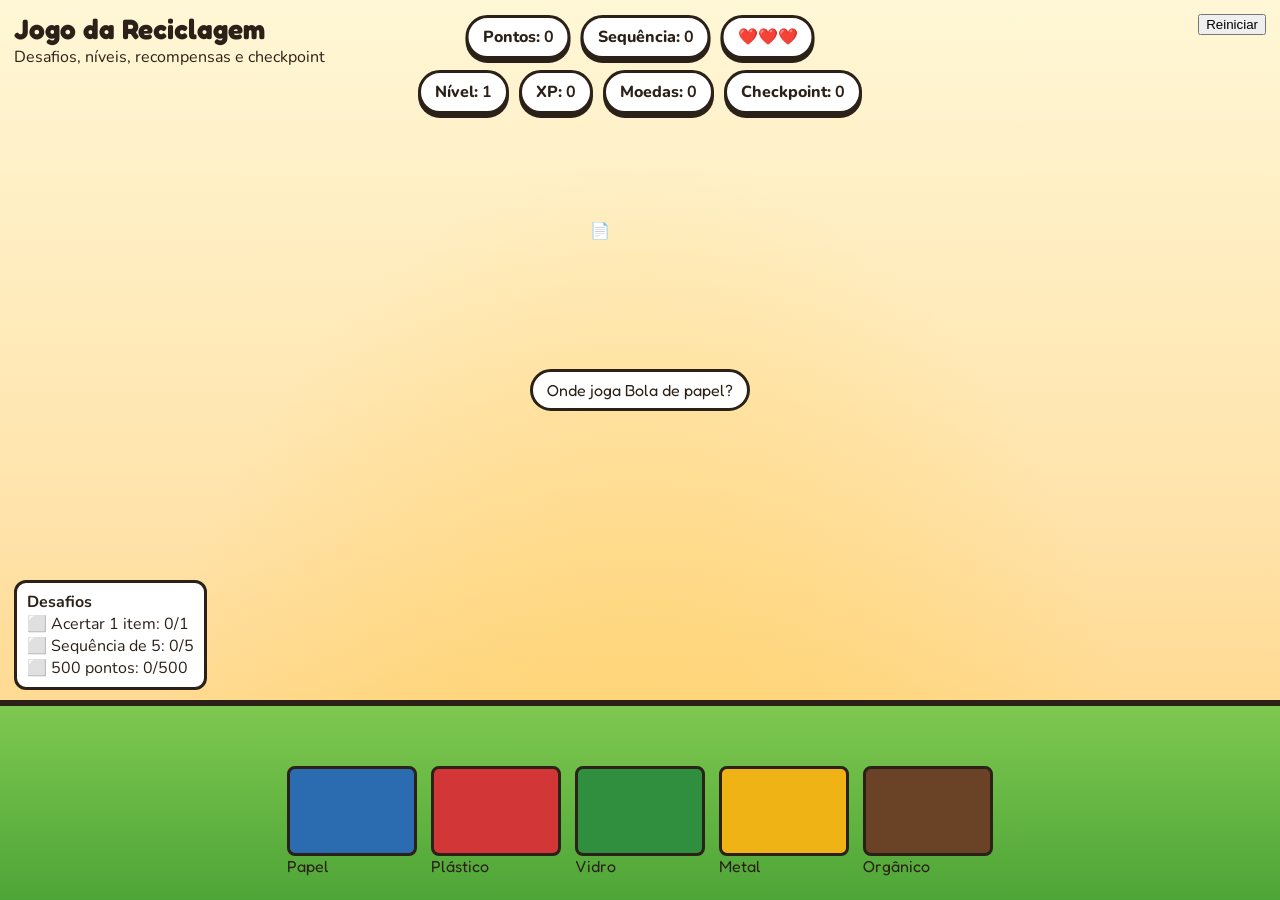
==== commit 27aee5a1: "Refatora jogo em HTML/CSS/JS e adiciona desafios/níveis/recompensas/checkpoint" ====
--- a/Jogo da Reciclagem.html
+++ b/Jogo da Reciclagem.html
@@ -1,1134 +1,8 @@
-<!doctype html>
-<html lang="pt-BR">
-<head>
-<meta charset="utf-8" />
-<title>Jogo da Reciclagem</title>
-<meta name="viewport" content="width=device-width, initial-scale=1" />
-<link rel="preconnect" href="https://fonts.googleapis.com" />
-<link rel="preconnect" href="https://fonts.gstatic.com" crossorigin />
-<link href="https://fonts.googleapis.com/css2?family=Fredoka:wght@400;500;600;700&family=Nunito:wght@600;700;800;900&display=swap" rel="stylesheet" />
-<style>
-  :root {
-    --bg-sky-top: #fff7d6;
-    --bg-sky-bot: #ffe2a8;
-    --grass-top: #7ec850;
-    --grass-bot: #4ea537;
-    --ink: #2b2118;
-    --ink-soft: #5a4838;
-    --paper: #fff8e7;
-    --azul: #2b6cb0;
-    --azul-d: #1f4e85;
-    --vermelho: #d23636;
-    --vermelho-d: #962222;
-    --verde: #2f8f3f;
-    --verde-d: #1f6428;
-    --amarelo: #f0b315;
-    --amarelo-d: #b8830a;
-    --marrom: #6a4326;
-    --marrom-d: #4a2d18;
-  }
-  * { box-sizing: border-box; }
-  html, body { margin: 0; height: 100%; }
-  body {
-    font-family: 'Fredoka', system-ui, sans-serif;
-    color: var(--ink);
-    background:
-      radial-gradient(ellipse at 50% 120%, #ffd166 0%, transparent 60%),
-      linear-gradient(180deg, var(--bg-sky-top) 0%, var(--bg-sky-bot) 60%, #ffd178 100%);
-    overflow: hidden;
-    user-select: none;
-    -webkit-user-select: none;
-  }
-
-  /* ===== HUD ===== */
-  .hud {
-    position: absolute;
-    top: 22px;
-    left: 50%;
-    transform: translateX(-50%);
-    display: flex;
-    gap: 14px;
-    align-items: center;
-    z-index: 10;
-    font-family: 'Nunito', sans-serif;
-  }
-  .chip {
-    background: #fff;
-    border: 3px solid var(--ink);
-    border-radius: 999px;
-    padding: 10px 20px;
-    font-weight: 800;
-    font-size: 18px;
-    box-shadow: 0 4px 0 var(--ink);
-    display: flex;
-    align-items: center;
-    gap: 10px;
-  }
-  .chip .icon { font-size: 22px; }
-  .chip.score { background: #fff3a0; }
-  .chip.streak { background: #ffd2e8; }
-  .chip.lives { background: #d2eaff; }
-  .hearts { letter-spacing: 2px; font-size: 18px; }
-  .hearts span.lost { filter: grayscale(1) opacity(0.35); }
-
-  .title-card {
-    position: absolute;
-    top: 22px;
-    left: 28px;
-    z-index: 10;
-    font-family: 'Nunito', sans-serif;
-  }
-  .title-card .kicker {
-    display: inline-block;
-    background: var(--verde);
-    color: #fff;
-    font-weight: 800;
-    font-size: 12px;
-    letter-spacing: 0.18em;
-    padding: 4px 10px;
-    border-radius: 6px;
-    border: 2px solid var(--ink);
-    transform: rotate(-3deg);
-  }
-  .title-card h1 {
-    margin: 6px 0 0;
-    font-size: 36px;
-    font-weight: 900;
-    color: var(--ink);
-    text-shadow: 3px 3px 0 #fff;
-    letter-spacing: -0.02em;
-  }
-  .title-card .sub {
-    margin-top: 2px;
-    font-size: 14px;
-    color: var(--ink-soft);
-    font-weight: 600;
-  }
-
-  /* ===== Stage ===== */
-  .stage {
-    position: relative;
-    width: 100%;
-    height: 100vh;
-    overflow: hidden;
-  }
-  .clouds {
-    position: absolute;
-    inset: 0;
-    pointer-events: none;
-  }
-  .cloud {
-    position: absolute;
-    background: #fff;
-    border-radius: 100px;
-    opacity: 0.85;
-    filter: drop-shadow(0 6px 0 rgba(0,0,0,0.04));
-  }
-  .cloud::before, .cloud::after {
-    content: '';
-    position: absolute;
-    background: #fff;
-    border-radius: 50%;
-  }
-  .cloud.c1 { width: 120px; height: 28px; top: 14%; left: 12%; }
-  .cloud.c1::before { width: 50px; height: 50px; top: -22px; left: 18px; }
-  .cloud.c1::after { width: 36px; height: 36px; top: -14px; left: 60px; }
-  .cloud.c2 { width: 160px; height: 32px; top: 9%; right: 14%; }
-  .cloud.c2::before { width: 60px; height: 60px; top: -28px; left: 24px; }
-  .cloud.c2::after { width: 44px; height: 44px; top: -16px; left: 78px; }
-  .cloud.c3 { width: 90px; height: 22px; top: 24%; left: 42%; }
-  .cloud.c3::before { width: 38px; height: 38px; top: -16px; left: 14px; }
-  .cloud.c3::after { width: 28px; height: 28px; top: -10px; left: 48px; }
-
-  .sun {
-    position: absolute;
-    top: 70px;
-    right: 40px;
-    width: 86px;
-    height: 86px;
-    border-radius: 50%;
-    background: radial-gradient(circle at 35% 35%, #ffe680, #ffba2e);
-    border: 4px solid var(--ink);
-    box-shadow: 0 0 0 10px rgba(255, 200, 60, 0.25), 0 0 0 22px rgba(255, 200, 60, 0.12);
-  }
-
-  /* ===== Ground ===== */
-  .ground {
-    position: absolute;
-    bottom: 0;
-    left: 0;
-    right: 0;
-    height: 200px;
-    background:
-      linear-gradient(180deg, var(--grass-top) 0%, var(--grass-bot) 100%);
-    border-top: 6px solid var(--ink);
-  }
-  .ground::before {
-    content: '';
-    position: absolute;
-    top: -22px;
-    left: 0;
-    right: 0;
-    height: 22px;
-    background:
-      radial-gradient(circle at 8% 100%, var(--grass-top) 0 12px, transparent 13px),
-      radial-gradient(circle at 22% 100%, var(--grass-top) 0 16px, transparent 17px),
-      radial-gradient(circle at 38% 100%, var(--grass-top) 0 14px, transparent 15px),
-      radial-gradient(circle at 56% 100%, var(--grass-top) 0 18px, transparent 19px),
-      radial-gradient(circle at 74% 100%, var(--grass-top) 0 12px, transparent 13px),
-      radial-gradient(circle at 90% 100%, var(--grass-top) 0 16px, transparent 17px);
-  }
-  .ground::after {
-    content: '';
-    position: absolute;
-    inset: 0;
-    background-image:
-      radial-gradient(circle at 12% 60%, rgba(255,255,255,0.08) 2px, transparent 3px),
-      radial-gradient(circle at 28% 80%, rgba(255,255,255,0.08) 2px, transparent 3px),
-      radial-gradient(circle at 46% 50%, rgba(255,255,255,0.08) 2px, transparent 3px),
-      radial-gradient(circle at 64% 75%, rgba(255,255,255,0.08) 2px, transparent 3px),
-      radial-gradient(circle at 82% 55%, rgba(255,255,255,0.08) 2px, transparent 3px);
-  }
-  .flowers {
-    position: absolute;
-    bottom: 12px;
-    left: 0;
-    right: 0;
-    pointer-events: none;
-    z-index: 1;
-  }
-  .flowers svg { display: block; margin: 0 auto; }
-
-  /* ===== Bins row ===== */
-  .bins {
-    position: absolute;
-    bottom: 24px;
-    left: 0;
-    right: 0;
-    display: flex;
-    justify-content: center;
-    align-items: flex-end;
-    gap: clamp(12px, 2.2vw, 36px);
-    padding: 0 24px;
-    z-index: 3;
-  }
-  .bin {
-    position: relative;
-    width: clamp(110px, 13vw, 170px);
-    cursor: default;
-    transition: transform 0.18s ease;
-  }
-  .bin.hover { transform: translateY(-10px) scale(1.04); }
-  .bin .label {
-    margin: 12px auto 0;
-    background: #fff;
-    border: 3px solid var(--ink);
-    border-radius: 12px;
-    padding: 6px 10px;
-    font-family: 'Nunito', sans-serif;
-    font-weight: 800;
-    text-align: center;
-    font-size: 15px;
-    box-shadow: 0 3px 0 var(--ink);
-    width: fit-content;
-    color: var(--ink);
-  }
-  .bin .label .pt {
-    display: block;
-    font-size: 11px;
-    letter-spacing: 0.1em;
-    color: var(--ink-soft);
-    font-weight: 700;
-    margin-top: -2px;
-  }
-  .bin .lid {
-    transform-origin: 90% 100%;
-    transition: transform 0.25s cubic-bezier(.5,1.6,.3,1);
-  }
-  .bin.hover .lid { transform: rotate(-32deg) translate(-4px, -2px); }
-  .bin.correct { animation: bounce 0.6s ease; }
-  .bin.wrong { animation: shake 0.45s ease; }
-
-  /* ===== Basketball hoop ===== */
-  .hoop {
-    position: relative;
-    width: 100%;
-    height: 86px;
-    margin-bottom: -18px;
-    z-index: 2;
-    pointer-events: none;
-  }
-  .hoop svg { display: block; width: 100%; height: 100%; overflow: visible; }
-  .hoop .net {
-    transform-origin: 50% 0;
-    transition: transform 0.15s ease;
-  }
-  .bin.correct .hoop .net { animation: netSwing 0.7s ease; }
-  .bin.hover .hoop .net { transform: scaleY(1.08) skewX(-3deg); }
-  @keyframes netSwing {
-    0% { transform: scaleY(1) skewX(0); }
-    20% { transform: scaleY(1.35) skewX(-8deg); }
-    50% { transform: scaleY(1.15) skewX(6deg); }
-    75% { transform: scaleY(1.08) skewX(-3deg); }
-    100% { transform: scaleY(1) skewX(0); }
-  }
-
-  @keyframes bounce {
-    0%, 100% { transform: translateY(0); }
-    30% { transform: translateY(-22px) scale(1.06); }
-    60% { transform: translateY(-4px); }
-  }
-  @keyframes shake {
-    0%, 100% { transform: translateX(0); }
-    20% { transform: translateX(-10px) rotate(-2deg); }
-    40% { transform: translateX(10px) rotate(2deg); }
-    60% { transform: translateX(-8px) rotate(-1deg); }
-    80% { transform: translateX(8px) rotate(1deg); }
-  }
-
-  /* ===== Item to throw ===== */
-  .item-wrap {
-    position: absolute;
-    top: 30%;
-    left: 50%;
-    transform: translate(-50%, -50%);
-    z-index: 5;
-    touch-action: none;
-  }
-  .item {
-    width: 110px;
-    height: 110px;
-    cursor: grab;
-    transition: filter 0.2s;
-    filter: drop-shadow(0 12px 0 rgba(0,0,0,0.12));
-    animation: idle 2.4s ease-in-out infinite;
-  }
-  .item-wrap.dragging .item {
-    cursor: grabbing;
-    animation: none;
-    filter: drop-shadow(0 24px 8px rgba(0,0,0,0.25));
-    transform: scale(1.08) rotate(8deg);
-  }
-  .item-wrap.flying { transition: top 0.55s cubic-bezier(.4,.1,.4,1), left 0.55s linear; }
-  .item-wrap.flying .item { animation: spinFly 0.55s linear; }
-  .item-wrap.return { transition: top 0.4s ease, left 0.4s ease; }
-  @keyframes spinFly {
-    0%   { transform: rotate(0) scale(1); }
-    100% { transform: rotate(540deg) scale(0.45); }
-  }
-
-  /* Score popup (basketball points) */
-  .points-pop {
-    position: absolute;
-    font-family: 'Nunito', sans-serif;
-    font-weight: 900;
-    font-size: 42px;
-    color: #ff8a00;
-    -webkit-text-stroke: 3px var(--ink);
-    text-shadow: 0 4px 0 var(--ink);
-    pointer-events: none;
-    z-index: 18;
-    animation: pointsFly 1s ease-out forwards;
-  }
-  @keyframes pointsFly {
-    0%   { transform: translate(-50%, 0) scale(0.4); opacity: 0; }
-    25%  { transform: translate(-50%, -20px) scale(1.2); opacity: 1; }
-    100% { transform: translate(-50%, -90px) scale(1); opacity: 0; }
-  }
-
-  @keyframes idle {
-    0%, 100% { transform: translateY(0) rotate(-3deg); }
-    50% { transform: translateY(-10px) rotate(3deg); }
-  }
-
-  .hint {
-    position: absolute;
-    top: calc(30% + 80px);
-    left: 50%;
-    transform: translateX(-50%);
-    font-family: 'Nunito', sans-serif;
-    font-weight: 800;
-    color: var(--ink);
-    background: #fff;
-    border: 3px solid var(--ink);
-    border-radius: 999px;
-    padding: 8px 18px;
-    box-shadow: 0 4px 0 var(--ink);
-    font-size: 16px;
-    z-index: 4;
-    white-space: nowrap;
-  }
-  .hint .arrow {
-    position: absolute;
-    bottom: -12px;
-    left: 50%;
-    transform: translateX(-50%);
-    width: 0;
-    height: 0;
-    border-left: 10px solid transparent;
-    border-right: 10px solid transparent;
-    border-top: 12px solid var(--ink);
-  }
-  .hint .arrow::after {
-    content: '';
-    position: absolute;
-    top: -14px;
-    left: -8px;
-    width: 0;
-    height: 0;
-    border-left: 8px solid transparent;
-    border-right: 8px solid transparent;
-    border-top: 10px solid #fff;
-  }
-
-  /* ===== Floating feedback ===== */
-  .feedback {
-    position: absolute;
-    left: 50%;
-    top: 38%;
-    transform: translateX(-50%);
-    z-index: 20;
-    font-family: 'Nunito', sans-serif;
-    font-weight: 900;
-    pointer-events: none;
-  }
-  .feedback .word {
-    font-size: 64px;
-    color: #fff;
-    -webkit-text-stroke: 4px var(--ink);
-    text-shadow: 0 8px 0 var(--ink);
-    animation: pop 1.1s ease forwards;
-  }
-  .feedback .word.good { color: #fff; }
-  .feedback .word.bad  { color: #ffd2d2; }
-  .feedback .sub {
-    margin-top: 8px;
-    font-size: 18px;
-    color: var(--ink);
-    background: #fff;
-    border: 3px solid var(--ink);
-    border-radius: 12px;
-    padding: 6px 14px;
-    box-shadow: 0 4px 0 var(--ink);
-    animation: fadeUp 1.1s ease forwards;
-    text-align: center;
-  }
-  @keyframes pop {
-    0%   { transform: scale(0.3) rotate(-10deg); opacity: 0; }
-    20%  { transform: scale(1.2) rotate(4deg); opacity: 1; }
-    40%  { transform: scale(1) rotate(-2deg); }
-    80%  { opacity: 1; transform: scale(1) translateY(-10px); }
-    100% { opacity: 0; transform: scale(1) translateY(-40px); }
-  }
-  @keyframes fadeUp {
-    0%   { transform: translateY(20px); opacity: 0; }
-    20%  { transform: translateY(0); opacity: 1; }
-    80%  { opacity: 1; }
-    100% { transform: translateY(-30px); opacity: 0; }
-  }
-
-  /* Confetti */
-  .confetti {
-    position: absolute;
-    width: 12px;
-    height: 16px;
-    pointer-events: none;
-    z-index: 15;
-    border-radius: 2px;
-    animation: fall 1.4s ease-out forwards;
-  }
-  @keyframes fall {
-    0%   { transform: translateY(0) rotate(0); opacity: 1; }
-    100% { transform: translateY(420px) rotate(720deg); opacity: 0; }
-  }
-
-  /* ===== Instructions / Restart ===== */
-  .restart {
-    position: absolute;
-    top: 22px;
-    right: 28px;
-    z-index: 10;
-    background: #fff;
-    border: 3px solid var(--ink);
-    border-radius: 12px;
-    padding: 10px 16px;
-    font-family: 'Nunito', sans-serif;
-    font-weight: 800;
-    box-shadow: 0 4px 0 var(--ink);
-    cursor: pointer;
-    font-size: 14px;
-    color: var(--ink);
-    transition: transform 0.1s;
-  }
-  .restart:hover { transform: translateY(-2px); }
-  .restart:active { transform: translateY(2px); box-shadow: 0 1px 0 var(--ink); }
-
-  /* Game over modal */
-  .modal {
-    position: absolute;
-    inset: 0;
-    background: rgba(43, 33, 24, 0.55);
-    display: flex;
-    align-items: center;
-    justify-content: center;
-    z-index: 50;
-    backdrop-filter: blur(2px);
-  }
-  .modal .card {
-    background: #fff;
-    border: 4px solid var(--ink);
-    border-radius: 24px;
-    padding: 36px 44px;
-    text-align: center;
-    box-shadow: 0 8px 0 var(--ink);
-    font-family: 'Nunito', sans-serif;
-    max-width: 460px;
-  }
-  .modal h2 {
-    margin: 0;
-    font-size: 36px;
-    font-weight: 900;
-    color: var(--ink);
-  }
-  .modal .big-score {
-    font-size: 64px;
-    font-weight: 900;
-    color: var(--verde);
-    margin: 12px 0;
-    line-height: 1;
-  }
-  .modal .stars { font-size: 30px; margin: 8px 0 16px; }
-  .modal p { margin: 8px 0 20px; color: var(--ink-soft); font-weight: 600; }
-  .modal button {
-    background: var(--verde);
-    color: #fff;
-    border: 3px solid var(--ink);
-    border-radius: 14px;
-    padding: 14px 28px;
-    font-family: 'Nunito', sans-serif;
-    font-weight: 900;
-    font-size: 20px;
-    box-shadow: 0 5px 0 var(--ink);
-    cursor: pointer;
-    letter-spacing: 0.04em;
-  }
-  .modal button:hover { transform: translateY(-2px); }
-  .modal button:active { transform: translateY(3px); box-shadow: 0 2px 0 var(--ink); }
-</style>
-</head>
-<body>
-
-<div class="stage" id="stage">
-  <!-- Decorative sky -->
-  <div class="sun"></div>
-  <div class="clouds">
-    <div class="cloud c1"></div>
-    <div class="cloud c2"></div>
-    <div class="cloud c3"></div>
-  </div>
-
-  <!-- HUD -->
-  <div class="title-card">
-    <span class="kicker">BASQUETE DA RECICLAGEM 🏀</span>
-    <h1>Joga no Lugar Certo!</h1>
-    <div class="sub">Faça cesta na lixeira certa ♻️</div>
-  </div>
-
-  <div class="hud">
-    <div class="chip score"><span class="icon">🏀</span><span>Pontos: <b id="score">0</b></span></div>
-    <div class="chip streak"><span class="icon">🔥</span><span>Sequência: <b id="streak">0</b></span></div>
-    <div class="chip lives"><span class="icon">❤️</span><span class="hearts" id="hearts">❤️❤️❤️</span></div>
-  </div>
-
-  <button class="restart" id="restart">↻ Reiniciar</button>
-
-  <div class="ground"></div>
-
-  <!-- Bins -->
-  <div class="bins" id="bins"></div>
-
-  <!-- Item -->
-  <div class="hint" id="hint">Arraste para a lixeira certa!<span class="arrow"></span></div>
-  <div class="item-wrap" id="itemWrap">
-    <div class="item" id="item"></div>
-  </div>
-</div>
-
-<script>
-/* ============================================================
-   Data
-   ============================================================ */
-const BINS = [
-  { id: 'azul',     name: 'Papel',     ptColor: 'AZUL',     color: 'var(--azul)',     dark: 'var(--azul-d)' },
-  { id: 'vermelho', name: 'Plástico',  ptColor: 'VERMELHA', color: 'var(--vermelho)', dark: 'var(--vermelho-d)' },
-  { id: 'verde',    name: 'Vidro',     ptColor: 'VERDE',    color: 'var(--verde)',    dark: 'var(--verde-d)' },
-  { id: 'amarelo',  name: 'Metal',     ptColor: 'AMARELA',  color: 'var(--amarelo)',  dark: 'var(--amarelo-d)' },
-  { id: 'marrom',   name: 'Orgânico',  ptColor: 'MARROM',   color: 'var(--marrom)',   dark: 'var(--marrom-d)' },
-];
-
-const ITEMS = [
-  { id: 'paper-ball', name: 'Bola de papel',    correct: 'azul',     svg: paperBallSVG()   },
-  { id: 'bottle',     name: 'Garrafa PET',      correct: 'vermelho', svg: bottleSVG()      },
-  { id: 'jar',        name: 'Pote de vidro',    correct: 'verde',    svg: jarSVG()         },
-  { id: 'can',        name: 'Lata de alumínio', correct: 'amarelo',  svg: canSVG()         },
-  { id: 'banana',     name: 'Casca de banana',  correct: 'marrom',   svg: bananaSVG()      },
-  { id: 'newspaper',  name: 'Jornal',           correct: 'azul',     svg: newspaperSVG()   },
-  { id: 'cup',        name: 'Copo plástico',    correct: 'vermelho', svg: cupSVG()         },
-];
-
-/* ============================================================
-   SVG draw helpers
-   ============================================================ */
-function hoopSVG() {
-  // Basketball backboard + rim + net (sized to match bin width ~ 160)
-  return `
-  <svg viewBox="0 0 160 86" preserveAspectRatio="xMidYMax meet">
-    <!-- pole going down behind bin -->
-    <rect x="76" y="40" width="8" height="46" fill="#9aa0a6" stroke="var(--ink)" stroke-width="2.5"/>
-    <!-- backboard -->
-    <rect x="30" y="4" width="100" height="50" rx="4" fill="#fff" stroke="var(--ink)" stroke-width="3.5"/>
-    <rect x="30" y="4" width="100" height="10" fill="#e4eef9" stroke="var(--ink)" stroke-width="3.5"/>
-    <!-- inner square -->
-    <rect x="62" y="22" width="36" height="22" fill="none" stroke="#e84444" stroke-width="3"/>
-    <!-- rim -->
-    <ellipse cx="80" cy="52" rx="30" ry="5" fill="none" stroke="#e84444" stroke-width="4"/>
-    <ellipse cx="80" cy="52" rx="30" ry="5" fill="#962222" opacity="0.25"/>
-    <!-- net -->
-    <g class="net" fill="none" stroke="#ffffff" stroke-width="1.8" stroke-linecap="round">
-      <path d="M 52 53 L 56 80"/>
-      <path d="M 60 53 L 63 80"/>
-      <path d="M 68 53 L 69 80"/>
-      <path d="M 76 53 L 76 80"/>
-      <path d="M 84 53 L 84 80"/>
-      <path d="M 92 53 L 91 80"/>
-      <path d="M 100 53 L 97 80"/>
-      <path d="M 108 53 L 104 80"/>
-      <!-- horizontal weaves -->
-      <path d="M 54 62 Q 80 70 106 62"/>
-      <path d="M 56 72 Q 80 80 104 72"/>
-    </g>
-  </svg>`;
-}
-
-function basketballSVG() {
-  return `
-  <svg viewBox="0 0 120 120" width="100%" height="100%">
-    <defs>
-      <radialGradient id="bbg" cx="35%" cy="30%">
-        <stop offset="0%" stop-color="#ffb469"/>
-        <stop offset="55%" stop-color="#e8842a"/>
-        <stop offset="100%" stop-color="#a85510"/>
-      </radialGradient>
-    </defs>
-    <circle cx="60" cy="60" r="50" fill="url(#bbg)" stroke="var(--ink)" stroke-width="4"/>
-    <!-- seams -->
-    <path d="M 10 60 L 110 60" stroke="var(--ink)" stroke-width="3" fill="none"/>
-    <path d="M 60 10 L 60 110" stroke="var(--ink)" stroke-width="3" fill="none"/>
-    <path d="M 24 26 Q 60 60 24 94" stroke="var(--ink)" stroke-width="3" fill="none"/>
-    <path d="M 96 26 Q 60 60 96 94" stroke="var(--ink)" stroke-width="3" fill="none"/>
-    <!-- highlight -->
-    <ellipse cx="42" cy="34" rx="12" ry="7" fill="#fff" opacity="0.45"/>
-  </svg>`;
-}
-
-function binSVG(color, dark) {
-  return `
-  <svg viewBox="0 0 160 200" width="100%" height="auto" style="overflow: visible">
-    <!-- shadow -->
-    <ellipse cx="80" cy="195" rx="60" ry="6" fill="rgba(0,0,0,0.18)"/>
-    <!-- body -->
-    <path d="M 30 50 L 38 190 Q 38 195 44 195 L 116 195 Q 122 195 122 190 L 130 50 Z"
-          fill="${color}" stroke="var(--ink)" stroke-width="4" stroke-linejoin="round"/>
-    <!-- darker side shading -->
-    <path d="M 105 50 L 122 50 L 116 195 Q 122 195 122 190 L 130 50 Z"
-          fill="${dark}" opacity="0.55"/>
-    <!-- vertical ridges -->
-    <path d="M 55 60 L 60 188" stroke="${dark}" stroke-width="2.5" opacity="0.45" fill="none" stroke-linecap="round"/>
-    <path d="M 80 60 L 80 188" stroke="${dark}" stroke-width="2.5" opacity="0.45" fill="none" stroke-linecap="round"/>
-    <path d="M 105 60 L 100 188" stroke="${dark}" stroke-width="2.5" opacity="0.45" fill="none" stroke-linecap="round"/>
-    <!-- recycle symbol white circle -->
-    <circle cx="80" cy="115" r="22" fill="#fff" stroke="var(--ink)" stroke-width="3"/>
-    <g transform="translate(80 115)" stroke="${dark}" stroke-width="2.5" fill="${color}" stroke-linejoin="round">
-      <path d="M -10 -2 L -4 -11 L 2 -11 L -1 -16 L -12 -16 L -16 -8 Z"/>
-      <path d="M 1 -10 L 11 -6 L 13 0 L 18 -3 L 16 -13 L 7 -16 Z"/>
-      <path d="M 10 4 L 4 13 L -2 13 L 1 18 L 12 18 L 16 10 Z"/>
-    </g>
-    <!-- rim -->
-    <rect x="22" y="42" width="116" height="16" rx="4" fill="${dark}" stroke="var(--ink)" stroke-width="4"/>
-    <!-- lid -->
-    <g class="lid">
-      <rect x="18" y="28" width="124" height="18" rx="6" fill="${color}" stroke="var(--ink)" stroke-width="4"/>
-      <rect x="68" y="20" width="24" height="10" rx="4" fill="${dark}" stroke="var(--ink)" stroke-width="3"/>
-    </g>
-  </svg>`;
-}
-
-function paperBallSVG() {
-  // Crumpled paper ball
-  return `
-  <svg viewBox="0 0 120 120" width="100%" height="100%">
-    <defs>
-      <radialGradient id="pg" cx="40%" cy="35%">
-        <stop offset="0%" stop-color="#ffffff"/>
-        <stop offset="60%" stop-color="#f4ecd6"/>
-        <stop offset="100%" stop-color="#d9c99a"/>
-      </radialGradient>
-    </defs>
-    <path d="M 60 8
-             C 80 6, 100 20, 108 38
-             C 116 56, 112 80, 96 96
-             C 80 112, 52 116, 32 104
-             C 12 92, 6 70, 12 50
-             C 18 30, 38 10, 60 8 Z"
-          fill="url(#pg)" stroke="var(--ink)" stroke-width="3" stroke-linejoin="round"/>
-    <!-- crumple folds -->
-    <path d="M 30 40 L 50 32 L 64 48 L 56 62 L 38 60 Z" fill="none" stroke="var(--ink-soft)" stroke-width="2" stroke-linejoin="round" opacity="0.6"/>
-    <path d="M 70 28 L 90 36 L 96 56 L 80 64 L 68 50 Z" fill="none" stroke="var(--ink-soft)" stroke-width="2" stroke-linejoin="round" opacity="0.6"/>
-    <path d="M 42 70 L 62 64 L 78 74 L 70 92 L 48 92 Z" fill="none" stroke="var(--ink-soft)" stroke-width="2" stroke-linejoin="round" opacity="0.6"/>
-    <path d="M 18 58 L 32 70 L 28 88" fill="none" stroke="var(--ink-soft)" stroke-width="2" stroke-linecap="round" opacity="0.5"/>
-    <path d="M 100 60 L 88 76 L 92 92" fill="none" stroke="var(--ink-soft)" stroke-width="2" stroke-linecap="round" opacity="0.5"/>
-    <!-- highlight -->
-    <ellipse cx="42" cy="32" rx="10" ry="6" fill="#fff" opacity="0.7"/>
-  </svg>`;
-}
-
-function bottleSVG() {
-  return `
-  <svg viewBox="0 0 120 120" width="100%" height="100%">
-    <!-- cap -->
-    <rect x="48" y="6" width="24" height="14" rx="3" fill="#3b8de0" stroke="var(--ink)" stroke-width="3"/>
-    <line x1="52" y1="9" x2="52" y2="17" stroke="#1f5a99" stroke-width="2"/>
-    <line x1="60" y1="9" x2="60" y2="17" stroke="#1f5a99" stroke-width="2"/>
-    <line x1="68" y1="9" x2="68" y2="17" stroke="#1f5a99" stroke-width="2"/>
-    <!-- neck -->
-    <path d="M 52 20 L 52 32 Q 42 38 42 52 L 42 100 Q 42 112 54 112 L 66 112 Q 78 112 78 100 L 78 52 Q 78 38 68 32 L 68 20 Z"
-          fill="#c7e7ff" stroke="var(--ink)" stroke-width="3" stroke-linejoin="round"/>
-    <!-- ring -->
-    <rect x="48" y="26" width="24" height="4" fill="#a3d4f5" stroke="var(--ink)" stroke-width="2"/>
-    <!-- label -->
-    <rect x="44" y="62" width="32" height="24" fill="#ffffff" stroke="var(--ink)" stroke-width="2.5"/>
-    <line x1="48" y1="70" x2="72" y2="70" stroke="var(--ink-soft)" stroke-width="2"/>
-    <line x1="48" y1="76" x2="68" y2="76" stroke="var(--ink-soft)" stroke-width="2"/>
-    <!-- highlight -->
-    <path d="M 48 40 Q 46 70, 50 100" fill="none" stroke="#ffffff" stroke-width="3" opacity="0.8"/>
-  </svg>`;
-}
-
-function jarSVG() {
-  return `
-  <svg viewBox="0 0 120 120" width="100%" height="100%">
-    <!-- lid -->
-    <rect x="34" y="14" width="52" height="14" rx="3" fill="#9c6b3c" stroke="var(--ink)" stroke-width="3"/>
-    <rect x="34" y="18" width="52" height="3" fill="#6b4523"/>
-    <!-- body -->
-    <path d="M 32 28 L 32 36 Q 28 40 28 50 L 28 102 Q 28 112 38 112 L 82 112 Q 92 112 92 102 L 92 50 Q 92 40 88 36 L 88 28 Z"
-          fill="#bfe9c8" stroke="var(--ink)" stroke-width="3" stroke-linejoin="round" opacity="0.92"/>
-    <!-- shine -->
-    <path d="M 38 44 Q 34 70, 40 100" fill="none" stroke="#ffffff" stroke-width="4" opacity="0.7"/>
-    <path d="M 80 50 Q 84 72, 78 96" fill="none" stroke="#ffffff" stroke-width="2" opacity="0.5"/>
-    <!-- label -->
-    <rect x="40" y="62" width="40" height="20" fill="#fff8e7" stroke="var(--ink)" stroke-width="2"/>
-    <text x="60" y="76" text-anchor="middle" font-family="Nunito" font-weight="800" font-size="10" fill="var(--ink)">JAM</text>
-  </svg>`;
-}
-
-function canSVG() {
-  return `
-  <svg viewBox="0 0 120 120" width="100%" height="100%">
-    <!-- top rim -->
-    <ellipse cx="60" cy="20" rx="22" ry="6" fill="#d9d9d9" stroke="var(--ink)" stroke-width="3"/>
-    <ellipse cx="60" cy="19" rx="18" ry="4" fill="#8e8e8e" stroke="var(--ink)" stroke-width="2"/>
-    <!-- pull tab -->
-    <ellipse cx="60" cy="18" rx="7" ry="3" fill="none" stroke="var(--ink)" stroke-width="2"/>
-    <!-- body -->
-    <path d="M 38 22 L 38 100 Q 38 108 60 108 Q 82 108 82 100 L 82 22"
-          fill="#e84444" stroke="var(--ink)" stroke-width="3" stroke-linejoin="round"/>
-    <!-- side curve fill -->
-    <ellipse cx="60" cy="22" rx="22" ry="5" fill="#e84444" stroke="var(--ink)" stroke-width="3"/>
-    <!-- highlight -->
-    <rect x="42" y="32" width="4" height="60" rx="2" fill="#fff" opacity="0.6"/>
-    <!-- label -->
-    <rect x="38" y="48" width="44" height="32" fill="#fff" stroke="var(--ink)" stroke-width="2.5"/>
-    <text x="60" y="70" text-anchor="middle" font-family="Nunito" font-weight="900" font-size="14" fill="#e84444">COLA</text>
-    <!-- bottom rim -->
-    <ellipse cx="60" cy="100" rx="22" ry="5" fill="#b83333" stroke="var(--ink)" stroke-width="2.5"/>
-  </svg>`;
-}
-
-function bananaSVG() {
-  return `
-  <svg viewBox="0 0 120 120" width="100%" height="100%">
-    <!-- peel pieces -->
-    <path d="M 60 14
-             C 86 22, 102 50, 96 84
-             C 92 100, 78 108, 66 102
-             C 76 94, 80 78, 74 64
-             C 68 50, 64 38, 60 14 Z"
-          fill="#f0c419" stroke="var(--ink)" stroke-width="3" stroke-linejoin="round"/>
-    <path d="M 60 14
-             C 34 22, 18 50, 24 84
-             C 28 100, 42 108, 54 102
-             C 44 94, 40 78, 46 64
-             C 52 50, 56 38, 60 14 Z"
-          fill="#f5d04a" stroke="var(--ink)" stroke-width="3" stroke-linejoin="round"/>
-    <!-- middle peel -->
-    <path d="M 54 102 Q 60 96, 66 102 L 64 110 Q 60 113, 56 110 Z"
-          fill="#8a6a1b" stroke="var(--ink)" stroke-width="2.5" stroke-linejoin="round"/>
-    <!-- stem -->
-    <rect x="55" y="6" width="10" height="14" rx="3" fill="#6b4d12" stroke="var(--ink)" stroke-width="2.5"/>
-    <!-- darken lines -->
-    <path d="M 60 22 Q 64 50, 68 80" fill="none" stroke="#c69314" stroke-width="2" opacity="0.7"/>
-    <path d="M 60 22 Q 56 50, 52 80" fill="none" stroke="#c69314" stroke-width="2" opacity="0.7"/>
-    <!-- spots -->
-    <circle cx="44" cy="60" r="2.5" fill="#8a6a1b" opacity="0.6"/>
-    <circle cx="78" cy="70" r="2" fill="#8a6a1b" opacity="0.6"/>
-    <circle cx="36" cy="80" r="2" fill="#8a6a1b" opacity="0.6"/>
-  </svg>`;
-}
-
-function newspaperSVG() {
-  return `
-  <svg viewBox="0 0 120 120" width="100%" height="100%">
-    <!-- back paper -->
-    <rect x="22" y="20" width="76" height="84" rx="3" fill="#e8e2cc" stroke="var(--ink)" stroke-width="3" transform="rotate(-4 60 62)"/>
-    <!-- front paper -->
-    <rect x="20" y="24" width="76" height="84" rx="3" fill="#fffaea" stroke="var(--ink)" stroke-width="3" transform="rotate(3 60 66)"/>
-    <g transform="rotate(3 60 66)">
-      <rect x="26" y="32" width="64" height="10" fill="var(--ink)"/>
-      <text x="58" y="40" text-anchor="middle" font-family="Nunito" font-weight="900" font-size="8" fill="#fffaea">JORNAL DE HOJE</text>
-      <line x1="26" y1="50" x2="90" y2="50" stroke="var(--ink-soft)" stroke-width="2"/>
-      <rect x="26" y="56" width="28" height="22" fill="#cfd9e0" stroke="var(--ink-soft)" stroke-width="1.5"/>
-      <line x1="58" y1="58" x2="90" y2="58" stroke="var(--ink-soft)" stroke-width="1.5"/>
-      <line x1="58" y1="64" x2="90" y2="64" stroke="var(--ink-soft)" stroke-width="1.5"/>
-      <line x1="58" y1="70" x2="86" y2="70" stroke="var(--ink-soft)" stroke-width="1.5"/>
-      <line x1="58" y1="76" x2="90" y2="76" stroke="var(--ink-soft)" stroke-width="1.5"/>
-      <line x1="26" y1="86" x2="90" y2="86" stroke="var(--ink-soft)" stroke-width="1.5"/>
-      <line x1="26" y1="92" x2="84" y2="92" stroke="var(--ink-soft)" stroke-width="1.5"/>
-      <line x1="26" y1="98" x2="90" y2="98" stroke="var(--ink-soft)" stroke-width="1.5"/>
-    </g>
-  </svg>`;
-}
-
-function cupSVG() {
-  return `
-  <svg viewBox="0 0 120 120" width="100%" height="100%">
-    <!-- cup body trapezoid -->
-    <path d="M 30 24 L 90 24 L 82 108 Q 82 112 78 112 L 42 112 Q 38 112 38 108 Z"
-          fill="#ffffff" stroke="var(--ink)" stroke-width="3" stroke-linejoin="round" opacity="0.96"/>
-    <!-- rim -->
-    <ellipse cx="60" cy="24" rx="30" ry="6" fill="#fdfdfd" stroke="var(--ink)" stroke-width="3"/>
-    <ellipse cx="60" cy="23" rx="26" ry="4" fill="#e0e0e0"/>
-    <!-- ridges -->
-    <line x1="44" y1="34" x2="42" y2="108" stroke="#cccccc" stroke-width="2"/>
-    <line x1="60" y1="34" x2="60" y2="108" stroke="#cccccc" stroke-width="2"/>
-    <line x1="76" y1="34" x2="78" y2="108" stroke="#cccccc" stroke-width="2"/>
-    <!-- recycle triangle hint -->
-    <g transform="translate(60 72)" stroke="var(--ink-soft)" stroke-width="1.5" fill="none">
-      <path d="M -8 4 L 0 -8 L 8 4 Z"/>
-    </g>
-  </svg>`;
-}
-
-/* ============================================================
-   Game logic
-   ============================================================ */
-const $stage = document.getElementById('stage');
-const $bins = document.getElementById('bins');
-const $item = document.getElementById('item');
-const $itemWrap = document.getElementById('itemWrap');
-const $hint = document.getElementById('hint');
-const $score = document.getElementById('score');
-const $streak = document.getElementById('streak');
-const $hearts = document.getElementById('hearts');
-const $restart = document.getElementById('restart');
-
-let state = {
-  score: 0,
-  streak: 0,
-  best: 0,
-  lives: 3,
-  current: null,
-  queue: [],
-  dragging: false,
-  startX: 0, startY: 0,
-  offsetX: 0, offsetY: 0,
-  itemX: 0, itemY: 0,
-  hintShown: true,
-};
-
-function renderBins() {
-  $bins.innerHTML = '';
-  BINS.forEach(b => {
-    const el = document.createElement('div');
-    el.className = 'bin';
-    el.dataset.id = b.id;
-    el.innerHTML = `
-      <div class="hoop">${hoopSVG()}</div>
-      ${binSVG(b.color, b.dark)}
-      <div class="label">${b.name}<span class="pt">LATA ${b.ptColor}</span></div>
-    `;
-    $bins.appendChild(el);
-  });
-}
-
-function shuffleQueue() {
-  const arr = [...ITEMS];
-  for (let i = arr.length - 1; i > 0; i--) {
-    const j = Math.floor(Math.random() * (i + 1));
-    [arr[i], arr[j]] = [arr[j], arr[i]];
-  }
-  state.queue = arr;
-}
-
-function nextItem() {
-  if (state.queue.length === 0) shuffleQueue();
-  state.current = state.queue.shift();
-  $item.innerHTML = state.current.svg;
-  $itemWrap.style.transition = 'top 0.45s ease, left 0.45s ease';
-  $itemWrap.style.top = '30%';
-  $itemWrap.style.left = '50%';
-  state.itemX = 0; state.itemY = 0;
-  setTimeout(() => { $itemWrap.style.transition = ''; }, 460);
-
-  // update hint
-  if (state.hintShown) {
-    $hint.style.display = 'block';
-    $hint.childNodes[0].nodeValue = `Onde joga ${state.current.name.toLowerCase()}? `;
-  }
-}
-
-function setHUD() {
-  $score.textContent = state.score;
-  $streak.textContent = state.streak;
-  let hearts = '';
-  for (let i = 0; i < 3; i++) {
-    hearts += `<span class="${i < state.lives ? '' : 'lost'}">❤️</span>`;
-  }
-  $hearts.innerHTML = hearts;
-}
-
-/* ===== Drag handlers ===== */
-function pointerDown(e) {
-  if (!state.current) return;
-  e.preventDefault();
-  state.dragging = true;
-  const p = pointFromEvent(e);
-  const rect = $itemWrap.getBoundingClientRect();
-  // store offset from center of itemWrap to pointer
-  state.offsetX = p.x - (rect.left + rect.width/2);
-  state.offsetY = p.y - (rect.top + rect.height/2);
-  $itemWrap.classList.add('dragging');
-  if (state.hintShown) {
-    $hint.style.display = 'none';
-    state.hintShown = false;
-  }
-}
-
-function pointerMove(e) {
-  if (!state.dragging) return;
-  const p = pointFromEvent(e);
-  const stageRect = $stage.getBoundingClientRect();
-  // place wrap center under cursor (- offset)
-  const x = p.x - stageRect.left - state.offsetX;
-  const y = p.y - stageRect.top - state.offsetY;
-  $itemWrap.style.left = x + 'px';
-  $itemWrap.style.top  = y + 'px';
-  $itemWrap.style.transform = 'translate(-50%, -50%)';
-  // hover over bins
-  highlightBinAt(p.x, p.y);
-}
-
-function pointerUp(e) {
-  if (!state.dragging) return;
-  state.dragging = false;
-  $itemWrap.classList.remove('dragging');
-  const p = pointFromEvent(e);
-  const binEl = binAt(p.x, p.y);
-  clearBinHover();
-  if (binEl) {
-    handleDrop(binEl);
-  } else {
-    // return item to start
-    returnItem();
-  }
-}
-
-function pointFromEvent(e) {
-  if (e.touches && e.touches.length) {
-    return { x: e.touches[0].clientX, y: e.touches[0].clientY };
-  }
-  if (e.changedTouches && e.changedTouches.length) {
-    return { x: e.changedTouches[0].clientX, y: e.changedTouches[0].clientY };
-  }
-  return { x: e.clientX, y: e.clientY };
-}
-
-function binAt(x, y) {
-  return [...document.querySelectorAll('.bin')].find(b => {
-    const r = b.getBoundingClientRect();
-    return x >= r.left && x <= r.right && y >= r.top && y <= r.bottom;
-  });
-}
-
-function highlightBinAt(x, y) {
-  const target = binAt(x, y);
-  document.querySelectorAll('.bin').forEach(b => {
-    b.classList.toggle('hover', b === target);
-  });
-}
-function clearBinHover() {
-  document.querySelectorAll('.bin').forEach(b => b.classList.remove('hover'));
-}
-
-function returnItem() {
-  $itemWrap.classList.add('return');
-  $itemWrap.style.top = '30%';
-  $itemWrap.style.left = '50%';
-  $itemWrap.style.transform = 'translate(-50%, -50%)';
-  setTimeout(() => $itemWrap.classList.remove('return'), 450);
-}
-
-/* ===== Drop logic ===== */
-function handleDrop(binEl) {
-  const binId = binEl.dataset.id;
-  const bin = BINS.find(b => b.id === binId);
-  const isCorrect = binId === state.current.correct;
-
-  if (isCorrect) {
-    // Arc the item into the hoop
-    const stageRect = $stage.getBoundingClientRect();
-    const binRect = binEl.getBoundingClientRect();
-    const targetX = binRect.left + binRect.width/2 - stageRect.left;
-    const targetY = binRect.top + 30 - stageRect.top; // aim at the rim
-    $itemWrap.classList.add('flying');
-    $itemWrap.style.left = targetX + 'px';
-    $itemWrap.style.top  = targetY + 'px';
-
-    setTimeout(() => binEl.classList.add('correct'), 450);
-
-    const points = 10 + state.streak * 2;
-    state.score += points;
-    state.streak += 1;
-    state.best = Math.max(state.best, state.streak);
-    setHUD();
-
-    setTimeout(() => {
-      const swishWords = ['CESTA!', 'SWISH!', 'NA RECICLAGEM!', 'PERFEITO!', '3 PONTOS!'];
-      const w = state.streak >= 3 ? '3 PONTOS!' : swishWords[Math.floor(Math.random() * swishWords.length)];
-      showFeedback(w, `${state.current.name} vai na lata ${bin.ptColor}!`, true, binEl);
-      showPoints(binEl, '+' + points);
-      confettiBurst(binEl);
-    }, 480);
-
-    setTimeout(() => {
-      binEl.classList.remove('correct');
-      $itemWrap.classList.remove('flying');
-      $itemWrap.style.opacity = '1';
-      $itemWrap.style.transition = '';
-      nextItem();
-    }, 1250);
-  } else {
-    binEl.classList.add('wrong');
-    state.streak = 0;
-    state.lives -= 1;
-    const correctBin = BINS.find(b => b.id === state.current.correct);
-    showFeedback('OPA!', `${state.current.name} vai na lata ${correctBin.ptColor} (${correctBin.name})`, false, binEl);
-    setHUD();
-    setTimeout(() => binEl.classList.remove('wrong'), 600);
-    if (state.lives <= 0) {
-      setTimeout(gameOver, 1000);
-    } else {
-      setTimeout(() => {
-        returnItem();
-      }, 700);
-    }
-  }
-}
-
-function showFeedback(word, sub, good) {
-  const el = document.createElement('div');
-  el.className = 'feedback';
-  el.innerHTML = `<div class="word ${good ? 'good' : 'bad'}">${word}</div><div class="sub">${sub}</div>`;
-  $stage.appendChild(el);
-  setTimeout(() => el.remove(), 1200);
-}
-
-function showPoints(binEl, text) {
-  const r = binEl.getBoundingClientRect();
-  const stageRect = $stage.getBoundingClientRect();
-  const el = document.createElement('div');
-  el.className = 'points-pop';
-  el.textContent = text;
-  el.style.left = (r.left + r.width/2 - stageRect.left) + 'px';
-  el.style.top  = (r.top - 8 - stageRect.top) + 'px';
-  $stage.appendChild(el);
-  setTimeout(() => el.remove(), 1100);
-}
-
-function confettiBurst(binEl) {
-  const colors = ['#f0b315', '#2f8f3f', '#2b6cb0', '#d23636', '#e94e9b', '#fff'];
-  const r = binEl.getBoundingClientRect();
-  const stageRect = $stage.getBoundingClientRect();
-  const cx = r.left + r.width/2 - stageRect.left;
-  const cy = r.top + 20 - stageRect.top;
-  for (let i = 0; i < 22; i++) {
-    const c = document.createElement('div');
-    c.className = 'confetti';
-    c.style.background = colors[i % colors.length];
-    c.style.left = (cx + (Math.random() - 0.5) * 60) + 'px';
-    c.style.top  = (cy + (Math.random() - 0.5) * 20) + 'px';
-    c.style.animationDelay = (Math.random() * 0.15) + 's';
-    c.style.transform = `rotate(${Math.random()*360}deg)`;
-    $stage.appendChild(c);
-    setTimeout(() => c.remove(), 1500);
-  }
-}
-
-/* ===== Game over ===== */
-function gameOver() {
-  const modal = document.createElement('div');
-  modal.className = 'modal';
-  let stars = '⭐'.repeat(Math.min(3, Math.max(1, Math.floor(state.score / 30))));
-  modal.innerHTML = `
-    <div class="card">
-      <h2>Fim de jogo!</h2>
-      <div class="big-score">${state.score}</div>
-      <div class="stars">${stars}</div>
-      <p>Sua melhor sequência foi <b>${state.best}</b> acertos.<br/>Quer tentar de novo?</p>
-      <button id="playAgain">JOGAR DE NOVO</button>
-    </div>`;
-  $stage.appendChild(modal);
-  document.getElementById('playAgain').onclick = () => {
-    modal.remove();
-    resetGame();
-  };
-}
-
-function resetGame() {
-  state.score = 0;
-  state.streak = 0;
-  state.lives = 3;
-  state.best = 0;
-  state.hintShown = true;
-  setHUD();
-  shuffleQueue();
-  nextItem();
-}
-
-/* ===== Listeners ===== */
-$item.addEventListener('mousedown', pointerDown);
-$item.addEventListener('touchstart', pointerDown, { passive: false });
-window.addEventListener('mousemove', pointerMove);
-window.addEventListener('touchmove', pointerMove, { passive: false });
-window.addEventListener('mouseup', pointerUp);
-window.addEventListener('touchend', pointerUp);
-$restart.addEventListener('click', resetGame);
-
-/* ===== Init ===== */
-renderBins();
-shuffleQueue();
-nextItem();
-setHUD();
-</script>
-</body>
-</html>
+<!doctype html><html lang="pt-BR"><head><meta charset="utf-8"/><title>Jogo da Reciclagem</title><meta name="viewport" content="width=device-width, initial-scale=1"/>
+<link rel="preconnect" href="https://fonts.googleapis.com"/><link rel="preconnect" href="https://fonts.gstatic.com" crossorigin/>
+<link href="https://fonts.googleapis.com/css2?family=Fredoka:wght@400;500;600;700&family=Nunito:wght@600;700;800;900&display=swap" rel="stylesheet"/>
+<link rel="stylesheet" href="styles.css"/></head><body><div class="stage" id="stage"><div class="title-card"><h1>Jogo da Reciclagem</h1><div class="sub">Desafios, níveis, recompensas e checkpoint</div></div>
+<div class="hud"><div class="chip">Pontos: <b id="score">0</b></div><div class="chip">Sequência: <b id="streak">0</b></div><div class="chip" id="hearts">❤️❤️❤️</div></div>
+<div class="meta-hud"><div class="chip">Nível: <b id="level">1</b></div><div class="chip">XP: <b id="xp">0</b></div><div class="chip">Moedas: <b id="rewards">0</b></div><div class="chip">Checkpoint: <b id="checkpoint">0</b></div></div>
+<button class="restart" id="restart">Reiniciar</button><div class="challenge-panel"><b>Desafios</b><div id="challengeList"></div></div><div class="ground"></div><div class="bins" id="bins"></div>
+<div class="hint" id="hint">Arraste para a lixeira certa</div><div class="item-wrap" id="itemWrap"><div class="item" id="item"></div></div></div><script src="game.js"></script></body></html>
--- a/styles.css
+++ b/styles.css
@@ -0,0 +1,15 @@
+:root { --bg-sky-top:#fff7d6;--bg-sky-bot:#ffe2a8;--grass-top:#7ec850;--grass-bot:#4ea537;--ink:#2b2118;--ink-soft:#5a4838;--azul:#2b6cb0;--azul-d:#1f4e85;--vermelho:#d23636;--vermelho-d:#962222;--verde:#2f8f3f;--verde-d:#1f6428;--amarelo:#f0b315;--amarelo-d:#b8830a;--marrom:#6a4326;--marrom-d:#4a2d18; }
+*{box-sizing:border-box} html,body{margin:0;height:100%}
+body{font-family:'Fredoka',system-ui,sans-serif;color:var(--ink);background:radial-gradient(ellipse at 50% 120%,#ffd166 0%,transparent 60%),linear-gradient(180deg,var(--bg-sky-top),var(--bg-sky-bot) 60%,#ffd178 100%);overflow:hidden}
+.stage{position:relative;height:100vh}.ground{position:absolute;bottom:0;left:0;right:0;height:200px;background:linear-gradient(180deg,var(--grass-top),var(--grass-bot));border-top:6px solid var(--ink)}
+.hud,.meta-hud{position:absolute;left:50%;transform:translateX(-50%);display:flex;gap:10px;z-index:10;font-family:'Nunito',sans-serif}.hud{top:15px}.meta-hud{top:70px}
+.chip{background:#fff;border:3px solid var(--ink);border-radius:999px;padding:8px 14px;font-weight:800;box-shadow:0 4px 0 var(--ink)}
+.title-card{position:absolute;top:12px;left:14px;z-index:10}.title-card h1{margin:0;font-size:28px}.title-card .sub{font-family:'Nunito',sans-serif}
+.bins{position:absolute;bottom:24px;left:0;right:0;display:flex;justify-content:center;gap:14px;z-index:3}.bin{width:130px}.bin.hover{transform:translateY(-8px)}
+.item-wrap{position:absolute;top:30%;left:50%;transform:translate(-50%,-50%);z-index:5;touch-action:none}.item{width:100px;height:100px;cursor:grab}.item-wrap.dragging .item{cursor:grabbing}
+.hint{position:absolute;top:41%;left:50%;transform:translateX(-50%);background:#fff;border:3px solid var(--ink);border-radius:999px;padding:8px 14px;z-index:8}
+.feedback{position:absolute;left:50%;top:36%;transform:translateX(-50%);font:900 42px 'Nunito';z-index:30}.hidden{display:none}
+.restart{position:absolute;top:14px;right:14px;z-index:10}
+.challenge-panel{position:absolute;left:14px;bottom:210px;background:#fff;border:3px solid var(--ink);border-radius:12px;padding:8px 10px;z-index:10;font-family:'Nunito',sans-serif}
+.modal{position:absolute;inset:0;background:rgba(0,0,0,.5);display:flex;align-items:center;justify-content:center;z-index:50}
+.modal .card{background:#fff;border:4px solid var(--ink);padding:24px;border-radius:16px;text-align:center}
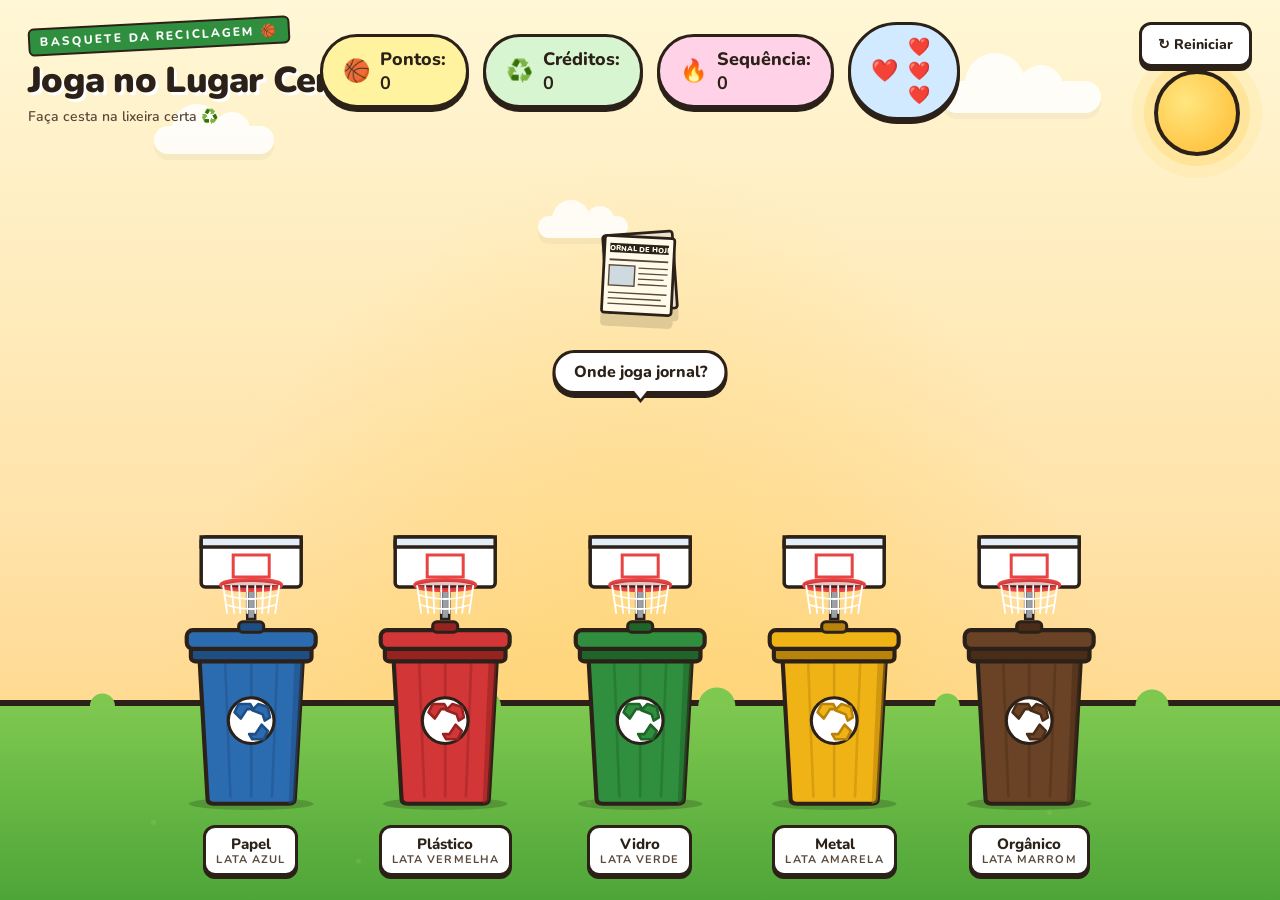
==== commit 15babaf0: "feat: economia (créditos), persistência e feedback educativo no jogo Primeira fatia de gameplay do p" ====
--- a/Jogo da Reciclagem.html
+++ b/Jogo da Reciclagem.html
@@ -1,8 +1,1204 @@
-<!doctype html><html lang="pt-BR"><head><meta charset="utf-8"/><title>Jogo da Reciclagem</title><meta name="viewport" content="width=device-width, initial-scale=1"/>
-<link rel="preconnect" href="https://fonts.googleapis.com"/><link rel="preconnect" href="https://fonts.gstatic.com" crossorigin/>
-<link href="https://fonts.googleapis.com/css2?family=Fredoka:wght@400;500;600;700&family=Nunito:wght@600;700;800;900&display=swap" rel="stylesheet"/>
-<link rel="stylesheet" href="styles.css"/></head><body><div class="stage" id="stage"><div class="title-card"><h1>Jogo da Reciclagem</h1><div class="sub">Desafios, níveis, recompensas e checkpoint</div></div>
-<div class="hud"><div class="chip">Pontos: <b id="score">0</b></div><div class="chip">Sequência: <b id="streak">0</b></div><div class="chip" id="hearts">❤️❤️❤️</div></div>
-<div class="meta-hud"><div class="chip">Nível: <b id="level">1</b></div><div class="chip">XP: <b id="xp">0</b></div><div class="chip">Moedas: <b id="rewards">0</b></div><div class="chip">Checkpoint: <b id="checkpoint">0</b></div></div>
-<button class="restart" id="restart">Reiniciar</button><div class="challenge-panel"><b>Desafios</b><div id="challengeList"></div></div><div class="ground"></div><div class="bins" id="bins"></div>
-<div class="hint" id="hint">Arraste para a lixeira certa</div><div class="item-wrap" id="itemWrap"><div class="item" id="item"></div></div></div><script src="game.js"></script></body></html>
+<!doctype html>
+<html lang="pt-BR">
+<head>
+<meta charset="utf-8" />
+<title>Jogo da Reciclagem</title>
+<meta name="viewport" content="width=device-width, initial-scale=1" />
+<link rel="preconnect" href="https://fonts.googleapis.com" />
+<link rel="preconnect" href="https://fonts.gstatic.com" crossorigin />
+<link href="https://fonts.googleapis.com/css2?family=Fredoka:wght@400;500;600;700&family=Nunito:wght@600;700;800;900&display=swap" rel="stylesheet" />
+<style>
+  :root {
+    --bg-sky-top: #fff7d6;
+    --bg-sky-bot: #ffe2a8;
+    --grass-top: #7ec850;
+    --grass-bot: #4ea537;
+    --ink: #2b2118;
+    --ink-soft: #5a4838;
+    --paper: #fff8e7;
+    --azul: #2b6cb0;
+    --azul-d: #1f4e85;
+    --vermelho: #d23636;
+    --vermelho-d: #962222;
+    --verde: #2f8f3f;
+    --verde-d: #1f6428;
+    --amarelo: #f0b315;
+    --amarelo-d: #b8830a;
+    --marrom: #6a4326;
+    --marrom-d: #4a2d18;
+  }
+  * { box-sizing: border-box; }
+  html, body { margin: 0; height: 100%; }
+  body {
+    font-family: 'Fredoka', system-ui, sans-serif;
+    color: var(--ink);
+    background:
+      radial-gradient(ellipse at 50% 120%, #ffd166 0%, transparent 60%),
+      linear-gradient(180deg, var(--bg-sky-top) 0%, var(--bg-sky-bot) 60%, #ffd178 100%);
+    overflow: hidden;
+    user-select: none;
+    -webkit-user-select: none;
+  }
+
+  /* ===== HUD ===== */
+  .hud {
+    position: absolute;
+    top: 22px;
+    left: 50%;
+    transform: translateX(-50%);
+    display: flex;
+    gap: 14px;
+    align-items: center;
+    z-index: 10;
+    font-family: 'Nunito', sans-serif;
+  }
+  .chip {
+    background: #fff;
+    border: 3px solid var(--ink);
+    border-radius: 999px;
+    padding: 10px 20px;
+    font-weight: 800;
+    font-size: 18px;
+    box-shadow: 0 4px 0 var(--ink);
+    display: flex;
+    align-items: center;
+    gap: 10px;
+  }
+  .chip .icon { font-size: 22px; }
+  .chip.score { background: #fff3a0; }
+  .chip.credits { background: #d6f5d0; }
+  .chip.streak { background: #ffd2e8; }
+  .chip.lives { background: #d2eaff; }
+  .hearts { letter-spacing: 2px; font-size: 18px; }
+  .hearts span.lost { filter: grayscale(1) opacity(0.35); }
+
+  .title-card {
+    position: absolute;
+    top: 22px;
+    left: 28px;
+    z-index: 10;
+    font-family: 'Nunito', sans-serif;
+  }
+  .title-card .kicker {
+    display: inline-block;
+    background: var(--verde);
+    color: #fff;
+    font-weight: 800;
+    font-size: 12px;
+    letter-spacing: 0.18em;
+    padding: 4px 10px;
+    border-radius: 6px;
+    border: 2px solid var(--ink);
+    transform: rotate(-3deg);
+  }
+  .title-card h1 {
+    margin: 6px 0 0;
+    font-size: 36px;
+    font-weight: 900;
+    color: var(--ink);
+    text-shadow: 3px 3px 0 #fff;
+    letter-spacing: -0.02em;
+  }
+  .title-card .sub {
+    margin-top: 2px;
+    font-size: 14px;
+    color: var(--ink-soft);
+    font-weight: 600;
+  }
+
+  /* ===== Stage ===== */
+  .stage {
+    position: relative;
+    width: 100%;
+    height: 100vh;
+    overflow: hidden;
+  }
+  .clouds {
+    position: absolute;
+    inset: 0;
+    pointer-events: none;
+  }
+  .cloud {
+    position: absolute;
+    background: #fff;
+    border-radius: 100px;
+    opacity: 0.85;
+    filter: drop-shadow(0 6px 0 rgba(0,0,0,0.04));
+  }
+  .cloud::before, .cloud::after {
+    content: '';
+    position: absolute;
+    background: #fff;
+    border-radius: 50%;
+  }
+  .cloud.c1 { width: 120px; height: 28px; top: 14%; left: 12%; }
+  .cloud.c1::before { width: 50px; height: 50px; top: -22px; left: 18px; }
+  .cloud.c1::after { width: 36px; height: 36px; top: -14px; left: 60px; }
+  .cloud.c2 { width: 160px; height: 32px; top: 9%; right: 14%; }
+  .cloud.c2::before { width: 60px; height: 60px; top: -28px; left: 24px; }
+  .cloud.c2::after { width: 44px; height: 44px; top: -16px; left: 78px; }
+  .cloud.c3 { width: 90px; height: 22px; top: 24%; left: 42%; }
+  .cloud.c3::before { width: 38px; height: 38px; top: -16px; left: 14px; }
+  .cloud.c3::after { width: 28px; height: 28px; top: -10px; left: 48px; }
+
+  .sun {
+    position: absolute;
+    top: 70px;
+    right: 40px;
+    width: 86px;
+    height: 86px;
+    border-radius: 50%;
+    background: radial-gradient(circle at 35% 35%, #ffe680, #ffba2e);
+    border: 4px solid var(--ink);
+    box-shadow: 0 0 0 10px rgba(255, 200, 60, 0.25), 0 0 0 22px rgba(255, 200, 60, 0.12);
+  }
+
+  /* ===== Ground ===== */
+  .ground {
+    position: absolute;
+    bottom: 0;
+    left: 0;
+    right: 0;
+    height: 200px;
+    background:
+      linear-gradient(180deg, var(--grass-top) 0%, var(--grass-bot) 100%);
+    border-top: 6px solid var(--ink);
+  }
+  .ground::before {
+    content: '';
+    position: absolute;
+    top: -22px;
+    left: 0;
+    right: 0;
+    height: 22px;
+    background:
+      radial-gradient(circle at 8% 100%, var(--grass-top) 0 12px, transparent 13px),
+      radial-gradient(circle at 22% 100%, var(--grass-top) 0 16px, transparent 17px),
+      radial-gradient(circle at 38% 100%, var(--grass-top) 0 14px, transparent 15px),
+      radial-gradient(circle at 56% 100%, var(--grass-top) 0 18px, transparent 19px),
+      radial-gradient(circle at 74% 100%, var(--grass-top) 0 12px, transparent 13px),
+      radial-gradient(circle at 90% 100%, var(--grass-top) 0 16px, transparent 17px);
+  }
+  .ground::after {
+    content: '';
+    position: absolute;
+    inset: 0;
+    background-image:
+      radial-gradient(circle at 12% 60%, rgba(255,255,255,0.08) 2px, transparent 3px),
+      radial-gradient(circle at 28% 80%, rgba(255,255,255,0.08) 2px, transparent 3px),
+      radial-gradient(circle at 46% 50%, rgba(255,255,255,0.08) 2px, transparent 3px),
+      radial-gradient(circle at 64% 75%, rgba(255,255,255,0.08) 2px, transparent 3px),
+      radial-gradient(circle at 82% 55%, rgba(255,255,255,0.08) 2px, transparent 3px);
+  }
+  .flowers {
+    position: absolute;
+    bottom: 12px;
+    left: 0;
+    right: 0;
+    pointer-events: none;
+    z-index: 1;
+  }
+  .flowers svg { display: block; margin: 0 auto; }
+
+  /* ===== Bins row ===== */
+  .bins {
+    position: absolute;
+    bottom: 24px;
+    left: 0;
+    right: 0;
+    display: flex;
+    justify-content: center;
+    align-items: flex-end;
+    gap: clamp(12px, 2.2vw, 36px);
+    padding: 0 24px;
+    z-index: 3;
+  }
+  .bin {
+    position: relative;
+    width: clamp(110px, 13vw, 170px);
+    cursor: default;
+    transition: transform 0.18s ease;
+  }
+  .bin.hover { transform: translateY(-10px) scale(1.04); }
+  .bin .label {
+    margin: 12px auto 0;
+    background: #fff;
+    border: 3px solid var(--ink);
+    border-radius: 12px;
+    padding: 6px 10px;
+    font-family: 'Nunito', sans-serif;
+    font-weight: 800;
+    text-align: center;
+    font-size: 15px;
+    box-shadow: 0 3px 0 var(--ink);
+    width: fit-content;
+    color: var(--ink);
+  }
+  .bin .label .pt {
+    display: block;
+    font-size: 11px;
+    letter-spacing: 0.1em;
+    color: var(--ink-soft);
+    font-weight: 700;
+    margin-top: -2px;
+  }
+  .bin .lid {
+    transform-origin: 90% 100%;
+    transition: transform 0.25s cubic-bezier(.5,1.6,.3,1);
+  }
+  .bin.hover .lid { transform: rotate(-32deg) translate(-4px, -2px); }
+  .bin.correct { animation: bounce 0.6s ease; }
+  .bin.wrong { animation: shake 0.45s ease; }
+
+  /* ===== Basketball hoop ===== */
+  .hoop {
+    position: relative;
+    width: 100%;
+    height: 86px;
+    margin-bottom: -18px;
+    z-index: 2;
+    pointer-events: none;
+  }
+  .hoop svg { display: block; width: 100%; height: 100%; overflow: visible; }
+  .hoop .net {
+    transform-origin: 50% 0;
+    transition: transform 0.15s ease;
+  }
+  .bin.correct .hoop .net { animation: netSwing 0.7s ease; }
+  .bin.hover .hoop .net { transform: scaleY(1.08) skewX(-3deg); }
+  @keyframes netSwing {
+    0% { transform: scaleY(1) skewX(0); }
+    20% { transform: scaleY(1.35) skewX(-8deg); }
+    50% { transform: scaleY(1.15) skewX(6deg); }
+    75% { transform: scaleY(1.08) skewX(-3deg); }
+    100% { transform: scaleY(1) skewX(0); }
+  }
+
+  @keyframes bounce {
+    0%, 100% { transform: translateY(0); }
+    30% { transform: translateY(-22px) scale(1.06); }
+    60% { transform: translateY(-4px); }
+  }
+  @keyframes shake {
+    0%, 100% { transform: translateX(0); }
+    20% { transform: translateX(-10px) rotate(-2deg); }
+    40% { transform: translateX(10px) rotate(2deg); }
+    60% { transform: translateX(-8px) rotate(-1deg); }
+    80% { transform: translateX(8px) rotate(1deg); }
+  }
+
+  /* ===== Item to throw ===== */
+  .item-wrap {
+    position: absolute;
+    top: 30%;
+    left: 50%;
+    transform: translate(-50%, -50%);
+    z-index: 5;
+    touch-action: none;
+  }
+  .item {
+    width: 110px;
+    height: 110px;
+    cursor: grab;
+    transition: filter 0.2s;
+    filter: drop-shadow(0 12px 0 rgba(0,0,0,0.12));
+    animation: idle 2.4s ease-in-out infinite;
+  }
+  .item-wrap.dragging .item {
+    cursor: grabbing;
+    animation: none;
+    filter: drop-shadow(0 24px 8px rgba(0,0,0,0.25));
+    transform: scale(1.08) rotate(8deg);
+  }
+  .item-wrap.flying { transition: top 0.55s cubic-bezier(.4,.1,.4,1), left 0.55s linear; }
+  .item-wrap.flying .item { animation: spinFly 0.55s linear; }
+  .item-wrap.return { transition: top 0.4s ease, left 0.4s ease; }
+  @keyframes spinFly {
+    0%   { transform: rotate(0) scale(1); }
+    100% { transform: rotate(540deg) scale(0.45); }
+  }
+
+  /* Score popup (basketball points) */
+  .points-pop {
+    position: absolute;
+    font-family: 'Nunito', sans-serif;
+    font-weight: 900;
+    font-size: 42px;
+    color: #ff8a00;
+    -webkit-text-stroke: 3px var(--ink);
+    text-shadow: 0 4px 0 var(--ink);
+    pointer-events: none;
+    z-index: 18;
+    animation: pointsFly 1s ease-out forwards;
+  }
+  @keyframes pointsFly {
+    0%   { transform: translate(-50%, 0) scale(0.4); opacity: 0; }
+    25%  { transform: translate(-50%, -20px) scale(1.2); opacity: 1; }
+    100% { transform: translate(-50%, -90px) scale(1); opacity: 0; }
+  }
+
+  @keyframes idle {
+    0%, 100% { transform: translateY(0) rotate(-3deg); }
+    50% { transform: translateY(-10px) rotate(3deg); }
+  }
+
+  .hint {
+    position: absolute;
+    top: calc(30% + 80px);
+    left: 50%;
+    transform: translateX(-50%);
+    font-family: 'Nunito', sans-serif;
+    font-weight: 800;
+    color: var(--ink);
+    background: #fff;
+    border: 3px solid var(--ink);
+    border-radius: 999px;
+    padding: 8px 18px;
+    box-shadow: 0 4px 0 var(--ink);
+    font-size: 16px;
+    z-index: 4;
+    white-space: nowrap;
+  }
+  .hint .arrow {
+    position: absolute;
+    bottom: -12px;
+    left: 50%;
+    transform: translateX(-50%);
+    width: 0;
+    height: 0;
+    border-left: 10px solid transparent;
+    border-right: 10px solid transparent;
+    border-top: 12px solid var(--ink);
+  }
+  .hint .arrow::after {
+    content: '';
+    position: absolute;
+    top: -14px;
+    left: -8px;
+    width: 0;
+    height: 0;
+    border-left: 8px solid transparent;
+    border-right: 8px solid transparent;
+    border-top: 10px solid #fff;
+  }
+
+  /* ===== Floating feedback ===== */
+  .feedback {
+    position: absolute;
+    left: 50%;
+    top: 38%;
+    transform: translateX(-50%);
+    z-index: 20;
+    font-family: 'Nunito', sans-serif;
+    font-weight: 900;
+    pointer-events: none;
+  }
+  .feedback .word {
+    font-size: 64px;
+    color: #fff;
+    -webkit-text-stroke: 4px var(--ink);
+    text-shadow: 0 8px 0 var(--ink);
+    animation: pop 1.1s ease forwards;
+  }
+  .feedback .word.good { color: #fff; }
+  .feedback .word.bad  { color: #ffd2d2; }
+  .feedback .sub {
+    margin-top: 8px;
+    font-size: 17px;
+    color: var(--ink);
+    background: #fff;
+    border: 3px solid var(--ink);
+    border-radius: 12px;
+    padding: 6px 14px;
+    box-shadow: 0 4px 0 var(--ink);
+    animation: fadeUp 1.1s ease forwards;
+    text-align: center;
+    max-width: 360px;
+    margin-left: auto;
+    margin-right: auto;
+  }
+  @keyframes pop {
+    0%   { transform: scale(0.3) rotate(-10deg); opacity: 0; }
+    20%  { transform: scale(1.2) rotate(4deg); opacity: 1; }
+    40%  { transform: scale(1) rotate(-2deg); }
+    80%  { opacity: 1; transform: scale(1) translateY(-10px); }
+    100% { opacity: 0; transform: scale(1) translateY(-40px); }
+  }
+  @keyframes fadeUp {
+    0%   { transform: translateY(20px); opacity: 0; }
+    20%  { transform: translateY(0); opacity: 1; }
+    80%  { opacity: 1; }
+    100% { transform: translateY(-30px); opacity: 0; }
+  }
+
+  /* Confetti */
+  .confetti {
+    position: absolute;
+    width: 12px;
+    height: 16px;
+    pointer-events: none;
+    z-index: 15;
+    border-radius: 2px;
+    animation: fall 1.4s ease-out forwards;
+  }
+  @keyframes fall {
+    0%   { transform: translateY(0) rotate(0); opacity: 1; }
+    100% { transform: translateY(420px) rotate(720deg); opacity: 0; }
+  }
+
+  /* ===== Instructions / Restart ===== */
+  .restart {
+    position: absolute;
+    top: 22px;
+    right: 28px;
+    z-index: 10;
+    background: #fff;
+    border: 3px solid var(--ink);
+    border-radius: 12px;
+    padding: 10px 16px;
+    font-family: 'Nunito', sans-serif;
+    font-weight: 800;
+    box-shadow: 0 4px 0 var(--ink);
+    cursor: pointer;
+    font-size: 14px;
+    color: var(--ink);
+    transition: transform 0.1s;
+  }
+  .restart:hover { transform: translateY(-2px); }
+  .restart:active { transform: translateY(2px); box-shadow: 0 1px 0 var(--ink); }
+
+  /* Game over modal */
+  .modal {
+    position: absolute;
+    inset: 0;
+    background: rgba(43, 33, 24, 0.55);
+    display: flex;
+    align-items: center;
+    justify-content: center;
+    z-index: 50;
+    backdrop-filter: blur(2px);
+  }
+  .modal .card {
+    background: #fff;
+    border: 4px solid var(--ink);
+    border-radius: 24px;
+    padding: 36px 44px;
+    text-align: center;
+    box-shadow: 0 8px 0 var(--ink);
+    font-family: 'Nunito', sans-serif;
+    max-width: 460px;
+  }
+  .modal h2 {
+    margin: 0;
+    font-size: 36px;
+    font-weight: 900;
+    color: var(--ink);
+  }
+  .modal .big-score {
+    font-size: 64px;
+    font-weight: 900;
+    color: var(--verde);
+    margin: 12px 0;
+    line-height: 1;
+  }
+  .modal .stars { font-size: 30px; margin: 8px 0 16px; }
+  .modal p { margin: 8px 0 20px; color: var(--ink-soft); font-weight: 600; }
+  .modal button {
+    background: var(--verde);
+    color: #fff;
+    border: 3px solid var(--ink);
+    border-radius: 14px;
+    padding: 14px 28px;
+    font-family: 'Nunito', sans-serif;
+    font-weight: 900;
+    font-size: 20px;
+    box-shadow: 0 5px 0 var(--ink);
+    cursor: pointer;
+    letter-spacing: 0.04em;
+  }
+  .modal button:hover { transform: translateY(-2px); }
+  .modal button:active { transform: translateY(3px); box-shadow: 0 2px 0 var(--ink); }
+
+  .modal .report {
+    text-align: left;
+    background: #f7f3e8;
+    border: 2px solid var(--ink);
+    border-radius: 12px;
+    padding: 10px 14px;
+    margin: 0 0 18px;
+    font-size: 15px;
+  }
+  .modal .report-title { font-weight: 900; margin-bottom: 6px; text-align: center; }
+  .modal .report .row { display: flex; justify-content: space-between; padding: 2px 0; }
+  .modal .report .row small { color: var(--ink-soft); font-weight: 700; }
+</style>
+</head>
+<body>
+
+<div class="stage" id="stage">
+  <!-- Decorative sky -->
+  <div class="sun"></div>
+  <div class="clouds">
+    <div class="cloud c1"></div>
+    <div class="cloud c2"></div>
+    <div class="cloud c3"></div>
+  </div>
+
+  <!-- HUD -->
+  <div class="title-card">
+    <span class="kicker">BASQUETE DA RECICLAGEM 🏀</span>
+    <h1>Joga no Lugar Certo!</h1>
+    <div class="sub">Faça cesta na lixeira certa ♻️</div>
+  </div>
+
+  <div class="hud">
+    <div class="chip score"><span class="icon">🏀</span><span>Pontos: <b id="score">0</b></span></div>
+    <div class="chip credits"><span class="icon">♻️</span><span>Créditos: <b id="credits">0</b></span></div>
+    <div class="chip streak"><span class="icon">🔥</span><span>Sequência: <b id="streak">0</b></span></div>
+    <div class="chip lives"><span class="icon">❤️</span><span class="hearts" id="hearts">❤️❤️❤️</span></div>
+  </div>
+
+  <button class="restart" id="restart">↻ Reiniciar</button>
+
+  <div class="ground"></div>
+
+  <!-- Bins -->
+  <div class="bins" id="bins"></div>
+
+  <!-- Item -->
+  <div class="hint" id="hint">Arraste para a lixeira certa!<span class="arrow"></span></div>
+  <div class="item-wrap" id="itemWrap">
+    <div class="item" id="item"></div>
+  </div>
+</div>
+
+<script>
+/* ============================================================
+   Data
+   ============================================================ */
+const BINS = [
+  { id: 'azul',     name: 'Papel',     ptColor: 'AZUL',     color: 'var(--azul)',     dark: 'var(--azul-d)' },
+  { id: 'vermelho', name: 'Plástico',  ptColor: 'VERMELHA', color: 'var(--vermelho)', dark: 'var(--vermelho-d)' },
+  { id: 'verde',    name: 'Vidro',     ptColor: 'VERDE',    color: 'var(--verde)',    dark: 'var(--verde-d)' },
+  { id: 'amarelo',  name: 'Metal',     ptColor: 'AMARELA',  color: 'var(--amarelo)',  dark: 'var(--amarelo-d)' },
+  { id: 'marrom',   name: 'Orgânico',  ptColor: 'MARROM',   color: 'var(--marrom)',   dark: 'var(--marrom-d)' },
+];
+
+const ITEMS = [
+  { id: 'paper-ball', name: 'Bola de papel',    correct: 'azul',     svg: paperBallSVG(),  tip: 'Papel limpo é reciclável e vai na lixeira azul.' },
+  { id: 'bottle',     name: 'Garrafa PET',      correct: 'vermelho', svg: bottleSVG(),     tip: 'Garrafas PET são plástico: lixeira vermelha.' },
+  { id: 'jar',        name: 'Pote de vidro',    correct: 'verde',    svg: jarSVG(),        tip: 'Vidro vai na lixeira verde (cuidado se quebrar!).' },
+  { id: 'can',        name: 'Lata de alumínio', correct: 'amarelo',  svg: canSVG(),        tip: 'Latas de alumínio são metal: lixeira amarela.' },
+  { id: 'banana',     name: 'Casca de banana',  correct: 'marrom',   svg: bananaSVG(),     tip: 'Restos de comida são orgânicos: lixeira marrom (viram adubo!).' },
+  { id: 'newspaper',  name: 'Jornal',           correct: 'azul',     svg: newspaperSVG(),  tip: 'Jornal é papel: lixeira azul.' },
+  { id: 'cup',        name: 'Copo plástico',    correct: 'vermelho', svg: cupSVG(),        tip: 'Copos plásticos vão na lixeira vermelha.' },
+];
+
+/* ============================================================
+   SVG draw helpers
+   ============================================================ */
+function hoopSVG() {
+  // Basketball backboard + rim + net (sized to match bin width ~ 160)
+  return `
+  <svg viewBox="0 0 160 86" preserveAspectRatio="xMidYMax meet">
+    <!-- pole going down behind bin -->
+    <rect x="76" y="40" width="8" height="46" fill="#9aa0a6" stroke="var(--ink)" stroke-width="2.5"/>
+    <!-- backboard -->
+    <rect x="30" y="4" width="100" height="50" rx="4" fill="#fff" stroke="var(--ink)" stroke-width="3.5"/>
+    <rect x="30" y="4" width="100" height="10" fill="#e4eef9" stroke="var(--ink)" stroke-width="3.5"/>
+    <!-- inner square -->
+    <rect x="62" y="22" width="36" height="22" fill="none" stroke="#e84444" stroke-width="3"/>
+    <!-- rim -->
+    <ellipse cx="80" cy="52" rx="30" ry="5" fill="none" stroke="#e84444" stroke-width="4"/>
+    <ellipse cx="80" cy="52" rx="30" ry="5" fill="#962222" opacity="0.25"/>
+    <!-- net -->
+    <g class="net" fill="none" stroke="#ffffff" stroke-width="1.8" stroke-linecap="round">
+      <path d="M 52 53 L 56 80"/>
+      <path d="M 60 53 L 63 80"/>
+      <path d="M 68 53 L 69 80"/>
+      <path d="M 76 53 L 76 80"/>
+      <path d="M 84 53 L 84 80"/>
+      <path d="M 92 53 L 91 80"/>
+      <path d="M 100 53 L 97 80"/>
+      <path d="M 108 53 L 104 80"/>
+      <!-- horizontal weaves -->
+      <path d="M 54 62 Q 80 70 106 62"/>
+      <path d="M 56 72 Q 80 80 104 72"/>
+    </g>
+  </svg>`;
+}
+
+function basketballSVG() {
+  return `
+  <svg viewBox="0 0 120 120" width="100%" height="100%">
+    <defs>
+      <radialGradient id="bbg" cx="35%" cy="30%">
+        <stop offset="0%" stop-color="#ffb469"/>
+        <stop offset="55%" stop-color="#e8842a"/>
+        <stop offset="100%" stop-color="#a85510"/>
+      </radialGradient>
+    </defs>
+    <circle cx="60" cy="60" r="50" fill="url(#bbg)" stroke="var(--ink)" stroke-width="4"/>
+    <!-- seams -->
+    <path d="M 10 60 L 110 60" stroke="var(--ink)" stroke-width="3" fill="none"/>
+    <path d="M 60 10 L 60 110" stroke="var(--ink)" stroke-width="3" fill="none"/>
+    <path d="M 24 26 Q 60 60 24 94" stroke="var(--ink)" stroke-width="3" fill="none"/>
+    <path d="M 96 26 Q 60 60 96 94" stroke="var(--ink)" stroke-width="3" fill="none"/>
+    <!-- highlight -->
+    <ellipse cx="42" cy="34" rx="12" ry="7" fill="#fff" opacity="0.45"/>
+  </svg>`;
+}
+
+function binSVG(color, dark) {
+  return `
+  <svg viewBox="0 0 160 200" width="100%" height="auto" style="overflow: visible">
+    <!-- shadow -->
+    <ellipse cx="80" cy="195" rx="60" ry="6" fill="rgba(0,0,0,0.18)"/>
+    <!-- body -->
+    <path d="M 30 50 L 38 190 Q 38 195 44 195 L 116 195 Q 122 195 122 190 L 130 50 Z"
+          fill="${color}" stroke="var(--ink)" stroke-width="4" stroke-linejoin="round"/>
+    <!-- darker side shading -->
+    <path d="M 105 50 L 122 50 L 116 195 Q 122 195 122 190 L 130 50 Z"
+          fill="${dark}" opacity="0.55"/>
+    <!-- vertical ridges -->
+    <path d="M 55 60 L 60 188" stroke="${dark}" stroke-width="2.5" opacity="0.45" fill="none" stroke-linecap="round"/>
+    <path d="M 80 60 L 80 188" stroke="${dark}" stroke-width="2.5" opacity="0.45" fill="none" stroke-linecap="round"/>
+    <path d="M 105 60 L 100 188" stroke="${dark}" stroke-width="2.5" opacity="0.45" fill="none" stroke-linecap="round"/>
+    <!-- recycle symbol white circle -->
+    <circle cx="80" cy="115" r="22" fill="#fff" stroke="var(--ink)" stroke-width="3"/>
+    <g transform="translate(80 115)" stroke="${dark}" stroke-width="2.5" fill="${color}" stroke-linejoin="round">
+      <path d="M -10 -2 L -4 -11 L 2 -11 L -1 -16 L -12 -16 L -16 -8 Z"/>
+      <path d="M 1 -10 L 11 -6 L 13 0 L 18 -3 L 16 -13 L 7 -16 Z"/>
+      <path d="M 10 4 L 4 13 L -2 13 L 1 18 L 12 18 L 16 10 Z"/>
+    </g>
+    <!-- rim -->
+    <rect x="22" y="42" width="116" height="16" rx="4" fill="${dark}" stroke="var(--ink)" stroke-width="4"/>
+    <!-- lid -->
+    <g class="lid">
+      <rect x="18" y="28" width="124" height="18" rx="6" fill="${color}" stroke="var(--ink)" stroke-width="4"/>
+      <rect x="68" y="20" width="24" height="10" rx="4" fill="${dark}" stroke="var(--ink)" stroke-width="3"/>
+    </g>
+  </svg>`;
+}
+
+function paperBallSVG() {
+  // Crumpled paper ball
+  return `
+  <svg viewBox="0 0 120 120" width="100%" height="100%">
+    <defs>
+      <radialGradient id="pg" cx="40%" cy="35%">
+        <stop offset="0%" stop-color="#ffffff"/>
+        <stop offset="60%" stop-color="#f4ecd6"/>
+        <stop offset="100%" stop-color="#d9c99a"/>
+      </radialGradient>
+    </defs>
+    <path d="M 60 8
+             C 80 6, 100 20, 108 38
+             C 116 56, 112 80, 96 96
+             C 80 112, 52 116, 32 104
+             C 12 92, 6 70, 12 50
+             C 18 30, 38 10, 60 8 Z"
+          fill="url(#pg)" stroke="var(--ink)" stroke-width="3" stroke-linejoin="round"/>
+    <!-- crumple folds -->
+    <path d="M 30 40 L 50 32 L 64 48 L 56 62 L 38 60 Z" fill="none" stroke="var(--ink-soft)" stroke-width="2" stroke-linejoin="round" opacity="0.6"/>
+    <path d="M 70 28 L 90 36 L 96 56 L 80 64 L 68 50 Z" fill="none" stroke="var(--ink-soft)" stroke-width="2" stroke-linejoin="round" opacity="0.6"/>
+    <path d="M 42 70 L 62 64 L 78 74 L 70 92 L 48 92 Z" fill="none" stroke="var(--ink-soft)" stroke-width="2" stroke-linejoin="round" opacity="0.6"/>
+    <path d="M 18 58 L 32 70 L 28 88" fill="none" stroke="var(--ink-soft)" stroke-width="2" stroke-linecap="round" opacity="0.5"/>
+    <path d="M 100 60 L 88 76 L 92 92" fill="none" stroke="var(--ink-soft)" stroke-width="2" stroke-linecap="round" opacity="0.5"/>
+    <!-- highlight -->
+    <ellipse cx="42" cy="32" rx="10" ry="6" fill="#fff" opacity="0.7"/>
+  </svg>`;
+}
+
+function bottleSVG() {
+  return `
+  <svg viewBox="0 0 120 120" width="100%" height="100%">
+    <!-- cap -->
+    <rect x="48" y="6" width="24" height="14" rx="3" fill="#3b8de0" stroke="var(--ink)" stroke-width="3"/>
+    <line x1="52" y1="9" x2="52" y2="17" stroke="#1f5a99" stroke-width="2"/>
+    <line x1="60" y1="9" x2="60" y2="17" stroke="#1f5a99" stroke-width="2"/>
+    <line x1="68" y1="9" x2="68" y2="17" stroke="#1f5a99" stroke-width="2"/>
+    <!-- neck -->
+    <path d="M 52 20 L 52 32 Q 42 38 42 52 L 42 100 Q 42 112 54 112 L 66 112 Q 78 112 78 100 L 78 52 Q 78 38 68 32 L 68 20 Z"
+          fill="#c7e7ff" stroke="var(--ink)" stroke-width="3" stroke-linejoin="round"/>
+    <!-- ring -->
+    <rect x="48" y="26" width="24" height="4" fill="#a3d4f5" stroke="var(--ink)" stroke-width="2"/>
+    <!-- label -->
+    <rect x="44" y="62" width="32" height="24" fill="#ffffff" stroke="var(--ink)" stroke-width="2.5"/>
+    <line x1="48" y1="70" x2="72" y2="70" stroke="var(--ink-soft)" stroke-width="2"/>
+    <line x1="48" y1="76" x2="68" y2="76" stroke="var(--ink-soft)" stroke-width="2"/>
+    <!-- highlight -->
+    <path d="M 48 40 Q 46 70, 50 100" fill="none" stroke="#ffffff" stroke-width="3" opacity="0.8"/>
+  </svg>`;
+}
+
+function jarSVG() {
+  return `
+  <svg viewBox="0 0 120 120" width="100%" height="100%">
+    <!-- lid -->
+    <rect x="34" y="14" width="52" height="14" rx="3" fill="#9c6b3c" stroke="var(--ink)" stroke-width="3"/>
+    <rect x="34" y="18" width="52" height="3" fill="#6b4523"/>
+    <!-- body -->
+    <path d="M 32 28 L 32 36 Q 28 40 28 50 L 28 102 Q 28 112 38 112 L 82 112 Q 92 112 92 102 L 92 50 Q 92 40 88 36 L 88 28 Z"
+          fill="#bfe9c8" stroke="var(--ink)" stroke-width="3" stroke-linejoin="round" opacity="0.92"/>
+    <!-- shine -->
+    <path d="M 38 44 Q 34 70, 40 100" fill="none" stroke="#ffffff" stroke-width="4" opacity="0.7"/>
+    <path d="M 80 50 Q 84 72, 78 96" fill="none" stroke="#ffffff" stroke-width="2" opacity="0.5"/>
+    <!-- label -->
+    <rect x="40" y="62" width="40" height="20" fill="#fff8e7" stroke="var(--ink)" stroke-width="2"/>
+    <text x="60" y="76" text-anchor="middle" font-family="Nunito" font-weight="800" font-size="10" fill="var(--ink)">JAM</text>
+  </svg>`;
+}
+
+function canSVG() {
+  return `
+  <svg viewBox="0 0 120 120" width="100%" height="100%">
+    <!-- top rim -->
+    <ellipse cx="60" cy="20" rx="22" ry="6" fill="#d9d9d9" stroke="var(--ink)" stroke-width="3"/>
+    <ellipse cx="60" cy="19" rx="18" ry="4" fill="#8e8e8e" stroke="var(--ink)" stroke-width="2"/>
+    <!-- pull tab -->
+    <ellipse cx="60" cy="18" rx="7" ry="3" fill="none" stroke="var(--ink)" stroke-width="2"/>
+    <!-- body -->
+    <path d="M 38 22 L 38 100 Q 38 108 60 108 Q 82 108 82 100 L 82 22"
+          fill="#e84444" stroke="var(--ink)" stroke-width="3" stroke-linejoin="round"/>
+    <!-- side curve fill -->
+    <ellipse cx="60" cy="22" rx="22" ry="5" fill="#e84444" stroke="var(--ink)" stroke-width="3"/>
+    <!-- highlight -->
+    <rect x="42" y="32" width="4" height="60" rx="2" fill="#fff" opacity="0.6"/>
+    <!-- label -->
+    <rect x="38" y="48" width="44" height="32" fill="#fff" stroke="var(--ink)" stroke-width="2.5"/>
+    <text x="60" y="70" text-anchor="middle" font-family="Nunito" font-weight="900" font-size="14" fill="#e84444">COLA</text>
+    <!-- bottom rim -->
+    <ellipse cx="60" cy="100" rx="22" ry="5" fill="#b83333" stroke="var(--ink)" stroke-width="2.5"/>
+  </svg>`;
+}
+
+function bananaSVG() {
+  return `
+  <svg viewBox="0 0 120 120" width="100%" height="100%">
+    <!-- peel pieces -->
+    <path d="M 60 14
+             C 86 22, 102 50, 96 84
+             C 92 100, 78 108, 66 102
+             C 76 94, 80 78, 74 64
+             C 68 50, 64 38, 60 14 Z"
+          fill="#f0c419" stroke="var(--ink)" stroke-width="3" stroke-linejoin="round"/>
+    <path d="M 60 14
+             C 34 22, 18 50, 24 84
+             C 28 100, 42 108, 54 102
+             C 44 94, 40 78, 46 64
+             C 52 50, 56 38, 60 14 Z"
+          fill="#f5d04a" stroke="var(--ink)" stroke-width="3" stroke-linejoin="round"/>
+    <!-- middle peel -->
+    <path d="M 54 102 Q 60 96, 66 102 L 64 110 Q 60 113, 56 110 Z"
+          fill="#8a6a1b" stroke="var(--ink)" stroke-width="2.5" stroke-linejoin="round"/>
+    <!-- stem -->
+    <rect x="55" y="6" width="10" height="14" rx="3" fill="#6b4d12" stroke="var(--ink)" stroke-width="2.5"/>
+    <!-- darken lines -->
+    <path d="M 60 22 Q 64 50, 68 80" fill="none" stroke="#c69314" stroke-width="2" opacity="0.7"/>
+    <path d="M 60 22 Q 56 50, 52 80" fill="none" stroke="#c69314" stroke-width="2" opacity="0.7"/>
+    <!-- spots -->
+    <circle cx="44" cy="60" r="2.5" fill="#8a6a1b" opacity="0.6"/>
+    <circle cx="78" cy="70" r="2" fill="#8a6a1b" opacity="0.6"/>
+    <circle cx="36" cy="80" r="2" fill="#8a6a1b" opacity="0.6"/>
+  </svg>`;
+}
+
+function newspaperSVG() {
+  return `
+  <svg viewBox="0 0 120 120" width="100%" height="100%">
+    <!-- back paper -->
+    <rect x="22" y="20" width="76" height="84" rx="3" fill="#e8e2cc" stroke="var(--ink)" stroke-width="3" transform="rotate(-4 60 62)"/>
+    <!-- front paper -->
+    <rect x="20" y="24" width="76" height="84" rx="3" fill="#fffaea" stroke="var(--ink)" stroke-width="3" transform="rotate(3 60 66)"/>
+    <g transform="rotate(3 60 66)">
+      <rect x="26" y="32" width="64" height="10" fill="var(--ink)"/>
+      <text x="58" y="40" text-anchor="middle" font-family="Nunito" font-weight="900" font-size="8" fill="#fffaea">JORNAL DE HOJE</text>
+      <line x1="26" y1="50" x2="90" y2="50" stroke="var(--ink-soft)" stroke-width="2"/>
+      <rect x="26" y="56" width="28" height="22" fill="#cfd9e0" stroke="var(--ink-soft)" stroke-width="1.5"/>
+      <line x1="58" y1="58" x2="90" y2="58" stroke="var(--ink-soft)" stroke-width="1.5"/>
+      <line x1="58" y1="64" x2="90" y2="64" stroke="var(--ink-soft)" stroke-width="1.5"/>
+      <line x1="58" y1="70" x2="86" y2="70" stroke="var(--ink-soft)" stroke-width="1.5"/>
+      <line x1="58" y1="76" x2="90" y2="76" stroke="var(--ink-soft)" stroke-width="1.5"/>
+      <line x1="26" y1="86" x2="90" y2="86" stroke="var(--ink-soft)" stroke-width="1.5"/>
+      <line x1="26" y1="92" x2="84" y2="92" stroke="var(--ink-soft)" stroke-width="1.5"/>
+      <line x1="26" y1="98" x2="90" y2="98" stroke="var(--ink-soft)" stroke-width="1.5"/>
+    </g>
+  </svg>`;
+}
+
+function cupSVG() {
+  return `
+  <svg viewBox="0 0 120 120" width="100%" height="100%">
+    <!-- cup body trapezoid -->
+    <path d="M 30 24 L 90 24 L 82 108 Q 82 112 78 112 L 42 112 Q 38 112 38 108 Z"
+          fill="#ffffff" stroke="var(--ink)" stroke-width="3" stroke-linejoin="round" opacity="0.96"/>
+    <!-- rim -->
+    <ellipse cx="60" cy="24" rx="30" ry="6" fill="#fdfdfd" stroke="var(--ink)" stroke-width="3"/>
+    <ellipse cx="60" cy="23" rx="26" ry="4" fill="#e0e0e0"/>
+    <!-- ridges -->
+    <line x1="44" y1="34" x2="42" y2="108" stroke="#cccccc" stroke-width="2"/>
+    <line x1="60" y1="34" x2="60" y2="108" stroke="#cccccc" stroke-width="2"/>
+    <line x1="76" y1="34" x2="78" y2="108" stroke="#cccccc" stroke-width="2"/>
+    <!-- recycle triangle hint -->
+    <g transform="translate(60 72)" stroke="var(--ink-soft)" stroke-width="1.5" fill="none">
+      <path d="M -8 4 L 0 -8 L 8 4 Z"/>
+    </g>
+  </svg>`;
+}
+
+/* ============================================================
+   Game logic
+   ============================================================ */
+const $stage = document.getElementById('stage');
+const $bins = document.getElementById('bins');
+const $item = document.getElementById('item');
+const $itemWrap = document.getElementById('itemWrap');
+const $hint = document.getElementById('hint');
+const $score = document.getElementById('score');
+const $credits = document.getElementById('credits');
+const $streak = document.getElementById('streak');
+const $hearts = document.getElementById('hearts');
+const $restart = document.getElementById('restart');
+
+let state = {
+  score: 0,
+  streak: 0,
+  best: 0,
+  lives: 3,
+  credits: 0,
+  highScore: 0,
+  runCredits: 0,
+  stats: {},
+  current: null,
+  queue: [],
+  dragging: false,
+  startX: 0, startY: 0,
+  offsetX: 0, offsetY: 0,
+  itemX: 0, itemY: 0,
+  hintShown: true,
+};
+
+/* ===== Save / persistência (LocalStorage) ===== */
+const SAVE_KEY = 'jogo-reciclagem-save-v1';
+function loadSave() {
+  let data = {};
+  try { data = JSON.parse(localStorage.getItem(SAVE_KEY)) || {}; } catch (e) {}
+  state.credits   = data.credits   || 0;
+  state.highScore = data.highScore || 0;
+  state.stats     = data.stats     || {};
+}
+function persist() {
+  try {
+    localStorage.setItem(SAVE_KEY, JSON.stringify({
+      credits: state.credits,
+      highScore: state.highScore,
+      stats: state.stats,
+    }));
+  } catch (e) {}
+}
+function recordResult(catId, ok) {
+  if (!state.stats[catId]) state.stats[catId] = { ok: 0, err: 0 };
+  state.stats[catId][ok ? 'ok' : 'err'] += 1;
+}
+
+function renderBins() {
+  $bins.innerHTML = '';
+  BINS.forEach(b => {
+    const el = document.createElement('div');
+    el.className = 'bin';
+    el.dataset.id = b.id;
+    el.innerHTML = `
+      <div class="hoop">${hoopSVG()}</div>
+      ${binSVG(b.color, b.dark)}
+      <div class="label">${b.name}<span class="pt">LATA ${b.ptColor}</span></div>
+    `;
+    $bins.appendChild(el);
+  });
+}
+
+function shuffleQueue() {
+  const arr = [...ITEMS];
+  for (let i = arr.length - 1; i > 0; i--) {
+    const j = Math.floor(Math.random() * (i + 1));
+    [arr[i], arr[j]] = [arr[j], arr[i]];
+  }
+  state.queue = arr;
+}
+
+function nextItem() {
+  if (state.queue.length === 0) shuffleQueue();
+  state.current = state.queue.shift();
+  $item.innerHTML = state.current.svg;
+  $itemWrap.style.transition = 'top 0.45s ease, left 0.45s ease';
+  $itemWrap.style.top = '30%';
+  $itemWrap.style.left = '50%';
+  state.itemX = 0; state.itemY = 0;
+  setTimeout(() => { $itemWrap.style.transition = ''; }, 460);
+
+  // update hint
+  if (state.hintShown) {
+    $hint.style.display = 'block';
+    $hint.childNodes[0].nodeValue = `Onde joga ${state.current.name.toLowerCase()}? `;
+  }
+}
+
+function setHUD() {
+  $score.textContent = state.score;
+  $credits.textContent = state.credits;
+  $streak.textContent = state.streak;
+  let hearts = '';
+  for (let i = 0; i < 3; i++) {
+    hearts += `<span class="${i < state.lives ? '' : 'lost'}">❤️</span>`;
+  }
+  $hearts.innerHTML = hearts;
+}
+
+/* ===== Drag handlers ===== */
+function pointerDown(e) {
+  if (!state.current) return;
+  e.preventDefault();
+  state.dragging = true;
+  const p = pointFromEvent(e);
+  const rect = $itemWrap.getBoundingClientRect();
+  // store offset from center of itemWrap to pointer
+  state.offsetX = p.x - (rect.left + rect.width/2);
+  state.offsetY = p.y - (rect.top + rect.height/2);
+  $itemWrap.classList.add('dragging');
+  if (state.hintShown) {
+    $hint.style.display = 'none';
+    state.hintShown = false;
+  }
+}
+
+function pointerMove(e) {
+  if (!state.dragging) return;
+  const p = pointFromEvent(e);
+  const stageRect = $stage.getBoundingClientRect();
+  // place wrap center under cursor (- offset)
+  const x = p.x - stageRect.left - state.offsetX;
+  const y = p.y - stageRect.top - state.offsetY;
+  $itemWrap.style.left = x + 'px';
+  $itemWrap.style.top  = y + 'px';
+  $itemWrap.style.transform = 'translate(-50%, -50%)';
+  // hover over bins
+  highlightBinAt(p.x, p.y);
+}
+
+function pointerUp(e) {
+  if (!state.dragging) return;
+  state.dragging = false;
+  $itemWrap.classList.remove('dragging');
+  const p = pointFromEvent(e);
+  const binEl = binAt(p.x, p.y);
+  clearBinHover();
+  if (binEl) {
+    handleDrop(binEl);
+  } else {
+    // return item to start
+    returnItem();
+  }
+}
+
+function pointFromEvent(e) {
+  if (e.touches && e.touches.length) {
+    return { x: e.touches[0].clientX, y: e.touches[0].clientY };
+  }
+  if (e.changedTouches && e.changedTouches.length) {
+    return { x: e.changedTouches[0].clientX, y: e.changedTouches[0].clientY };
+  }
+  return { x: e.clientX, y: e.clientY };
+}
+
+function binAt(x, y) {
+  return [...document.querySelectorAll('.bin')].find(b => {
+    const r = b.getBoundingClientRect();
+    return x >= r.left && x <= r.right && y >= r.top && y <= r.bottom;
+  });
+}
+
+function highlightBinAt(x, y) {
+  const target = binAt(x, y);
+  document.querySelectorAll('.bin').forEach(b => {
+    b.classList.toggle('hover', b === target);
+  });
+}
+function clearBinHover() {
+  document.querySelectorAll('.bin').forEach(b => b.classList.remove('hover'));
+}
+
+function returnItem() {
+  $itemWrap.classList.add('return');
+  $itemWrap.style.top = '30%';
+  $itemWrap.style.left = '50%';
+  $itemWrap.style.transform = 'translate(-50%, -50%)';
+  setTimeout(() => $itemWrap.classList.remove('return'), 450);
+}
+
+/* ===== Drop logic ===== */
+function handleDrop(binEl) {
+  const binId = binEl.dataset.id;
+  const item = state.current;
+  const isCorrect = binId === item.correct;
+  const correctBin = BINS.find(b => b.id === item.correct);
+  recordResult(item.correct, isCorrect);
+
+  if (isCorrect) {
+    // Arc the item into the hoop
+    const stageRect = $stage.getBoundingClientRect();
+    const binRect = binEl.getBoundingClientRect();
+    const targetX = binRect.left + binRect.width/2 - stageRect.left;
+    const targetY = binRect.top + 30 - stageRect.top; // aim at the rim
+    $itemWrap.classList.add('flying');
+    $itemWrap.style.left = targetX + 'px';
+    $itemWrap.style.top  = targetY + 'px';
+
+    setTimeout(() => binEl.classList.add('correct'), 450);
+
+    const points = 10 + state.streak * 2;
+    const earned = 2 + Math.floor(state.streak / 3);
+    state.score += points;
+    state.streak += 1;
+    state.best = Math.max(state.best, state.streak);
+    state.credits += earned;
+    state.runCredits += earned;
+    state.highScore = Math.max(state.highScore, state.score);
+    persist();
+    setHUD();
+
+    setTimeout(() => {
+      const swishWords = ['CESTA!', 'SWISH!', 'NA RECICLAGEM!', 'PERFEITO!', '3 PONTOS!'];
+      const w = state.streak >= 3 ? '3 PONTOS!' : swishWords[Math.floor(Math.random() * swishWords.length)];
+      showFeedback(w, item.tip, true, binEl);
+      showPoints(binEl, '+' + points);
+      confettiBurst(binEl);
+    }, 480);
+
+    setTimeout(() => {
+      binEl.classList.remove('correct');
+      $itemWrap.classList.remove('flying');
+      $itemWrap.style.opacity = '1';
+      $itemWrap.style.transition = '';
+      nextItem();
+    }, 1250);
+  } else {
+    binEl.classList.add('wrong');
+    state.streak = 0;
+    state.lives -= 1;
+    persist();
+    showFeedback('OPA!', `Vai na lata ${correctBin.ptColor} (${correctBin.name}). ${item.tip}`, false, binEl);
+    setHUD();
+    setTimeout(() => binEl.classList.remove('wrong'), 600);
+    if (state.lives <= 0) {
+      setTimeout(gameOver, 1000);
+    } else {
+      setTimeout(() => {
+        returnItem();
+      }, 700);
+    }
+  }
+}
+
+function showFeedback(word, sub, good) {
+  const el = document.createElement('div');
+  el.className = 'feedback';
+  el.innerHTML = `<div class="word ${good ? 'good' : 'bad'}">${word}</div><div class="sub">${sub}</div>`;
+  $stage.appendChild(el);
+  setTimeout(() => el.remove(), 1200);
+}
+
+function showPoints(binEl, text) {
+  const r = binEl.getBoundingClientRect();
+  const stageRect = $stage.getBoundingClientRect();
+  const el = document.createElement('div');
+  el.className = 'points-pop';
+  el.textContent = text;
+  el.style.left = (r.left + r.width/2 - stageRect.left) + 'px';
+  el.style.top  = (r.top - 8 - stageRect.top) + 'px';
+  $stage.appendChild(el);
+  setTimeout(() => el.remove(), 1100);
+}
+
+function confettiBurst(binEl) {
+  const colors = ['#f0b315', '#2f8f3f', '#2b6cb0', '#d23636', '#e94e9b', '#fff'];
+  const r = binEl.getBoundingClientRect();
+  const stageRect = $stage.getBoundingClientRect();
+  const cx = r.left + r.width/2 - stageRect.left;
+  const cy = r.top + 20 - stageRect.top;
+  for (let i = 0; i < 22; i++) {
+    const c = document.createElement('div');
+    c.className = 'confetti';
+    c.style.background = colors[i % colors.length];
+    c.style.left = (cx + (Math.random() - 0.5) * 60) + 'px';
+    c.style.top  = (cy + (Math.random() - 0.5) * 20) + 'px';
+    c.style.animationDelay = (Math.random() * 0.15) + 's';
+    c.style.transform = `rotate(${Math.random()*360}deg)`;
+    $stage.appendChild(c);
+    setTimeout(() => c.remove(), 1500);
+  }
+}
+
+/* ===== Game over ===== */
+function reportHTML() {
+  const rows = BINS.map(b => {
+    const s = state.stats[b.id];
+    const total = s ? s.ok + s.err : 0;
+    if (total === 0) return '';
+    const pct = Math.round((s.ok / total) * 100);
+    return `<div class="row"><span>${b.name}</span><span>${pct}% <small>(${s.ok}/${total})</small></span></div>`;
+  }).filter(Boolean).join('');
+  if (!rows) return '';
+  return `<div class="report"><div class="report-title">Seu aprendizado por tipo</div>${rows}</div>`;
+}
+
+function gameOver() {
+  const modal = document.createElement('div');
+  modal.className = 'modal';
+  let stars = '⭐'.repeat(Math.min(3, Math.max(1, Math.floor(state.score / 30))));
+  modal.innerHTML = `
+    <div class="card">
+      <h2>Fim de jogo!</h2>
+      <div class="big-score">${state.score}</div>
+      <div class="stars">${stars}</div>
+      <p>Recorde: <b>${state.highScore}</b> · Melhor sequência: <b>${state.best}</b><br/>
+         Créditos ganhos: <b>+${state.runCredits} ♻️</b> (total ${state.credits})</p>
+      ${reportHTML()}
+      <button id="playAgain">JOGAR DE NOVO</button>
+    </div>`;
+  $stage.appendChild(modal);
+  document.getElementById('playAgain').onclick = () => {
+    modal.remove();
+    resetGame();
+  };
+}
+
+function resetGame() {
+  state.score = 0;
+  state.streak = 0;
+  state.lives = 3;
+  state.best = 0;
+  state.runCredits = 0;
+  state.hintShown = true;
+  setHUD();
+  shuffleQueue();
+  nextItem();
+}
+
+/* ===== Listeners ===== */
+$item.addEventListener('mousedown', pointerDown);
+$item.addEventListener('touchstart', pointerDown, { passive: false });
+window.addEventListener('mousemove', pointerMove);
+window.addEventListener('touchmove', pointerMove, { passive: false });
+window.addEventListener('mouseup', pointerUp);
+window.addEventListener('touchend', pointerUp);
+$restart.addEventListener('click', resetGame);
+
+/* ===== Init ===== */
+loadSave();
+renderBins();
+shuffleQueue();
+nextItem();
+setHUD();
+</script>
+</body>
+</html>
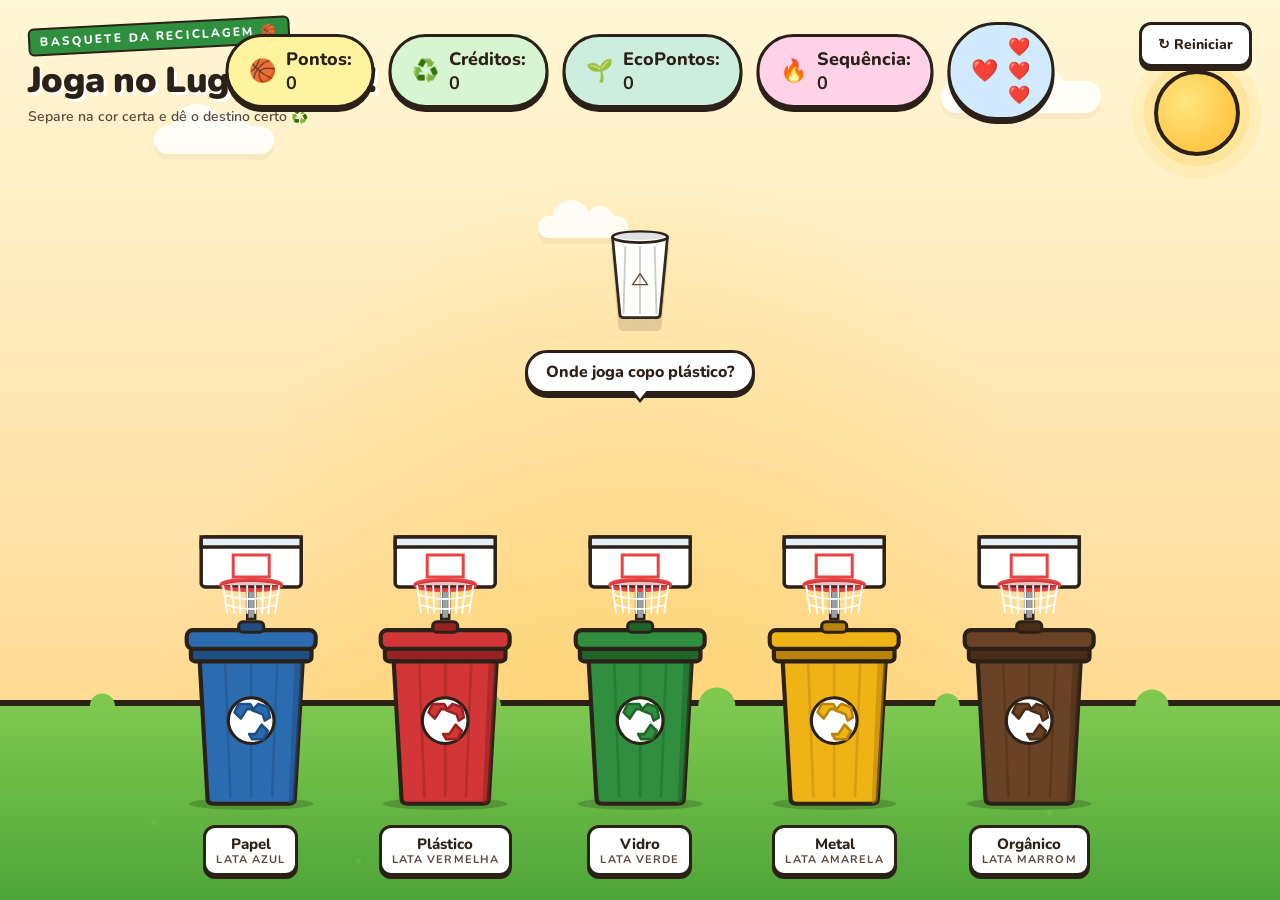
==== commit dd6419a1: "feat: etapa de destino do lixo com hierarquia (Épico C + D-04) Depois de separar o item na cor certa" ====
--- a/Jogo da Reciclagem.html
+++ b/Jogo da Reciclagem.html
@@ -67,6 +67,7 @@
   .chip .icon { font-size: 22px; }
   .chip.score { background: #fff3a0; }
   .chip.credits { background: #d6f5d0; }
+  .chip.eco { background: #cdeede; }
   .chip.streak { background: #ffd2e8; }
   .chip.lives { background: #d2eaff; }
   .hearts { letter-spacing: 2px; font-size: 18px; }
@@ -531,6 +532,57 @@
   .modal .report-title { font-weight: 900; margin-bottom: 6px; text-align: center; }
   .modal .report .row { display: flex; justify-content: space-between; padding: 2px 0; }
   .modal .report .row small { color: var(--ink-soft); font-weight: 700; }
+
+  /* ===== Destination routing panel ===== */
+  .dest-panel {
+    position: absolute;
+    left: 50%;
+    top: 44%;
+    transform: translate(-50%, -50%) scale(0.9);
+    z-index: 22;
+    background: var(--paper);
+    border: 4px solid var(--ink);
+    border-radius: 22px;
+    padding: 16px 22px 14px;
+    box-shadow: 0 8px 0 var(--ink);
+    font-family: 'Nunito', sans-serif;
+    text-align: center;
+    opacity: 0;
+    pointer-events: none;
+    transition: opacity 0.18s ease, transform 0.18s ease;
+    max-width: min(94vw, 580px);
+  }
+  .dest-panel.show {
+    opacity: 1;
+    transform: translate(-50%, -50%) scale(1);
+    pointer-events: auto;
+  }
+  .dest-title { font-weight: 900; font-size: 19px; color: var(--ink); margin-bottom: 14px; }
+  .dest-options { display: flex; gap: 12px; justify-content: center; flex-wrap: wrap; }
+  .dest-btn {
+    --accent: #888;
+    background: #fff;
+    border: 3px solid var(--ink);
+    border-bottom: 6px solid var(--accent);
+    border-radius: 16px;
+    padding: 12px 16px 10px;
+    min-width: 104px;
+    cursor: pointer;
+    font-family: 'Nunito', sans-serif;
+    font-weight: 800;
+    color: var(--ink);
+    box-shadow: 0 4px 0 var(--ink);
+    transition: transform 0.1s ease;
+    display: flex;
+    flex-direction: column;
+    align-items: center;
+    gap: 6px;
+  }
+  .dest-btn:hover { transform: translateY(-3px); }
+  .dest-btn:active { transform: translateY(2px); box-shadow: 0 1px 0 var(--ink); }
+  .dest-btn .dico { font-size: 34px; line-height: 1; }
+  .dest-btn .dname { font-size: 14px; }
+  .dest-legend { margin-top: 14px; font-size: 12px; font-weight: 700; color: var(--ink-soft); }
 </style>
 </head>
 <body>
@@ -548,12 +600,13 @@
   <div class="title-card">
     <span class="kicker">BASQUETE DA RECICLAGEM 🏀</span>
     <h1>Joga no Lugar Certo!</h1>
-    <div class="sub">Faça cesta na lixeira certa ♻️</div>
+    <div class="sub">Separe na cor certa e dê o destino certo ♻️</div>
   </div>
 
   <div class="hud">
     <div class="chip score"><span class="icon">🏀</span><span>Pontos: <b id="score">0</b></span></div>
     <div class="chip credits"><span class="icon">♻️</span><span>Créditos: <b id="credits">0</b></span></div>
+    <div class="chip eco"><span class="icon">🌱</span><span>EcoPontos: <b id="eco">0</b></span></div>
     <div class="chip streak"><span class="icon">🔥</span><span>Sequência: <b id="streak">0</b></span></div>
     <div class="chip lives"><span class="icon">❤️</span><span class="hearts" id="hearts">❤️❤️❤️</span></div>
   </div>
@@ -569,6 +622,13 @@
   <div class="hint" id="hint">Arraste para a lixeira certa!<span class="arrow"></span></div>
   <div class="item-wrap" id="itemWrap">
     <div class="item" id="item"></div>
+  </div>
+
+  <!-- Destination routing (step after sorting) -->
+  <div class="dest-panel" id="destPanel" aria-hidden="true">
+    <div class="dest-title" id="destTitle">Pra onde vai?</div>
+    <div class="dest-options" id="destOptions"></div>
+    <div class="dest-legend">Melhor → pior: 🔄 Reutilizar › ♻️ Reciclar / 🌱 Compostar › 🔥 Incinerar › ⛰️ Aterro</div>
   </div>
 </div>
 
@@ -584,14 +644,27 @@
   { id: 'marrom',   name: 'Orgânico',  ptColor: 'MARROM',   color: 'var(--marrom)',   dark: 'var(--marrom-d)' },
 ];
 
+// Destinos, ordenados pela hierarquia do lixo (D-04): reutilizar > reciclar/compostar > incinerar > aterro.
+// Créditos seguem essa ordem; EcoPontos premiam só o que é realmente "verde"
+// (incinerar gera energia = poucos créditos, mas 0 EcoPonto; aterro quase nada).
+const DESTINOS = {
+  reutilizar: { name: 'Reutilizar', icon: '🔄', color: '#1f9d8f', credits: 5, eco: 5, tip: 'O objeto volta a ser usado inteiro — a melhor opção de todas.' },
+  reciclar:   { name: 'Reciclar',   icon: '♻️', color: '#2f8f3f', credits: 4, eco: 4, tip: 'Vira matéria-prima nova. Ótimo destino.' },
+  compostar:  { name: 'Compostar',  icon: '🌱', color: '#7a9a2e', credits: 4, eco: 4, tip: 'Orgânico vira adubo para a terra.' },
+  incinerar:  { name: 'Incinerar',  icon: '🔥', color: '#e8842a', credits: 2, eco: 0, tip: 'Só recupera energia e desperdiça o material. Último recurso.' },
+  aterro:     { name: 'Aterro',     icon: '⛰️', color: '#8a8a8a', credits: 1, eco: 0, tip: 'Ocupa terreno e não aproveita nada. Evite ao máximo.' },
+};
+
+// Cada item: cor correta (separação) + destino ideal e as opções de roteamento.
+// A 1ª opção da lista é sempre o destino ideal; as demais são "armadilhas" que ensinam.
 const ITEMS = [
-  { id: 'paper-ball', name: 'Bola de papel',    correct: 'azul',     svg: paperBallSVG(),  tip: 'Papel limpo é reciclável e vai na lixeira azul.' },
-  { id: 'bottle',     name: 'Garrafa PET',      correct: 'vermelho', svg: bottleSVG(),     tip: 'Garrafas PET são plástico: lixeira vermelha.' },
-  { id: 'jar',        name: 'Pote de vidro',    correct: 'verde',    svg: jarSVG(),        tip: 'Vidro vai na lixeira verde (cuidado se quebrar!).' },
-  { id: 'can',        name: 'Lata de alumínio', correct: 'amarelo',  svg: canSVG(),        tip: 'Latas de alumínio são metal: lixeira amarela.' },
-  { id: 'banana',     name: 'Casca de banana',  correct: 'marrom',   svg: bananaSVG(),     tip: 'Restos de comida são orgânicos: lixeira marrom (viram adubo!).' },
-  { id: 'newspaper',  name: 'Jornal',           correct: 'azul',     svg: newspaperSVG(),  tip: 'Jornal é papel: lixeira azul.' },
-  { id: 'cup',        name: 'Copo plástico',    correct: 'vermelho', svg: cupSVG(),        tip: 'Copos plásticos vão na lixeira vermelha.' },
+  { id: 'paper-ball', name: 'Bola de papel',    correct: 'azul',     svg: paperBallSVG(),  tip: 'Papel limpo é reciclável e vai na lixeira azul.',                  destino: 'reciclar',   options: ['reciclar', 'incinerar'] },
+  { id: 'bottle',     name: 'Garrafa PET',      correct: 'vermelho', svg: bottleSVG(),     tip: 'Garrafas PET são plástico: lixeira vermelha.',                     destino: 'reciclar',   options: ['reciclar', 'aterro'] },
+  { id: 'jar',        name: 'Pote de vidro',    correct: 'verde',    svg: jarSVG(),        tip: 'Vidro vai na lixeira verde (cuidado se quebrar!).',                destino: 'reutilizar', options: ['reutilizar', 'reciclar', 'aterro'] },
+  { id: 'can',        name: 'Lata de alumínio', correct: 'amarelo',  svg: canSVG(),        tip: 'Latas de alumínio são metal: lixeira amarela.',                    destino: 'reciclar',   options: ['reciclar', 'incinerar'] },
+  { id: 'banana',     name: 'Casca de banana',  correct: 'marrom',   svg: bananaSVG(),     tip: 'Restos de comida são orgânicos: lixeira marrom (viram adubo!).',   destino: 'compostar',  options: ['compostar', 'aterro', 'incinerar'] },
+  { id: 'newspaper',  name: 'Jornal',           correct: 'azul',     svg: newspaperSVG(),  tip: 'Jornal é papel: lixeira azul.',                                    destino: 'reciclar',   options: ['reciclar', 'incinerar'] },
+  { id: 'cup',        name: 'Copo plástico',    correct: 'vermelho', svg: cupSVG(),        tip: 'Copos plásticos vão na lixeira vermelha.',                         destino: 'reciclar',   options: ['reciclar', 'aterro'] },
 ];
 
 /* ============================================================
@@ -857,9 +930,13 @@
 const $hint = document.getElementById('hint');
 const $score = document.getElementById('score');
 const $credits = document.getElementById('credits');
+const $eco = document.getElementById('eco');
 const $streak = document.getElementById('streak');
 const $hearts = document.getElementById('hearts');
 const $restart = document.getElementById('restart');
+const $destPanel = document.getElementById('destPanel');
+const $destTitle = document.getElementById('destTitle');
+const $destOptions = document.getElementById('destOptions');
 
 let state = {
   score: 0,
@@ -867,11 +944,14 @@
   best: 0,
   lives: 3,
   credits: 0,
+  ecoPoints: 0,
   highScore: 0,
   runCredits: 0,
+  runEco: 0,
   stats: {},
   current: null,
   queue: [],
+  phase: 'sorting', // 'sorting' = arrastar p/ lixeira · 'routing' = escolher destino
   dragging: false,
   startX: 0, startY: 0,
   offsetX: 0, offsetY: 0,
@@ -885,6 +965,7 @@
   let data = {};
   try { data = JSON.parse(localStorage.getItem(SAVE_KEY)) || {}; } catch (e) {}
   state.credits   = data.credits   || 0;
+  state.ecoPoints = data.ecoPoints || 0;
   state.highScore = data.highScore || 0;
   state.stats     = data.stats     || {};
 }
@@ -892,6 +973,7 @@
   try {
     localStorage.setItem(SAVE_KEY, JSON.stringify({
       credits: state.credits,
+      ecoPoints: state.ecoPoints,
       highScore: state.highScore,
       stats: state.stats,
     }));
@@ -900,6 +982,10 @@
 function recordResult(catId, ok) {
   if (!state.stats[catId]) state.stats[catId] = { ok: 0, err: 0 };
   state.stats[catId][ok ? 'ok' : 'err'] += 1;
+}
+function recordDestino(optimal) {
+  if (!state.stats.__routing) state.stats.__routing = { opt: 0, sub: 0 };
+  state.stats.__routing[optimal ? 'opt' : 'sub'] += 1;
 }
 
 function renderBins() {
@@ -928,8 +1014,10 @@
 
 function nextItem() {
   if (state.queue.length === 0) shuffleQueue();
+  state.phase = 'sorting';
   state.current = state.queue.shift();
   $item.innerHTML = state.current.svg;
+  $itemWrap.style.opacity = '1';
   $itemWrap.style.transition = 'top 0.45s ease, left 0.45s ease';
   $itemWrap.style.top = '30%';
   $itemWrap.style.left = '50%';
@@ -946,6 +1034,7 @@
 function setHUD() {
   $score.textContent = state.score;
   $credits.textContent = state.credits;
+  $eco.textContent = state.ecoPoints;
   $streak.textContent = state.streak;
   let hearts = '';
   for (let i = 0; i < 3; i++) {
@@ -956,7 +1045,7 @@
 
 /* ===== Drag handlers ===== */
 function pointerDown(e) {
-  if (!state.current) return;
+  if (!state.current || state.phase !== 'sorting') return;
   e.preventDefault();
   state.dragging = true;
   const p = pointFromEvent(e);
@@ -1056,31 +1145,26 @@
     setTimeout(() => binEl.classList.add('correct'), 450);
 
     const points = 10 + state.streak * 2;
-    const earned = 2 + Math.floor(state.streak / 3);
     state.score += points;
     state.streak += 1;
     state.best = Math.max(state.best, state.streak);
-    state.credits += earned;
-    state.runCredits += earned;
     state.highScore = Math.max(state.highScore, state.score);
     persist();
     setHUD();
 
     setTimeout(() => {
-      const swishWords = ['CESTA!', 'SWISH!', 'NA RECICLAGEM!', 'PERFEITO!', '3 PONTOS!'];
-      const w = state.streak >= 3 ? '3 PONTOS!' : swishWords[Math.floor(Math.random() * swishWords.length)];
-      showFeedback(w, item.tip, true, binEl);
+      const swishWords = ['CESTA!', 'SWISH!', 'NA CESTA!', 'PERFEITO!', 'BELA CESTA!'];
+      const w = swishWords[Math.floor(Math.random() * swishWords.length)];
+      showFeedback(w, 'Cor certa! Agora dê o destino certo.', true);
       showPoints(binEl, '+' + points);
       confettiBurst(binEl);
     }, 480);
 
+    // Etapa após separar: roteia para o destino (créditos seguem a hierarquia).
     setTimeout(() => {
       binEl.classList.remove('correct');
-      $itemWrap.classList.remove('flying');
-      $itemWrap.style.opacity = '1';
-      $itemWrap.style.transition = '';
-      nextItem();
-    }, 1250);
+      enterRouting(item, binEl);
+    }, 1200);
   } else {
     binEl.classList.add('wrong');
     state.streak = 0;
@@ -1097,6 +1181,71 @@
       }, 700);
     }
   }
+}
+
+/* ===== Destination routing (step after sorting) ===== */
+function shuffle(arr) {
+  for (let i = arr.length - 1; i > 0; i--) {
+    const j = Math.floor(Math.random() * (i + 1));
+    [arr[i], arr[j]] = [arr[j], arr[i]];
+  }
+  return arr;
+}
+
+function enterRouting(item, binEl) {
+  state.phase = 'routing';
+  $itemWrap.classList.remove('flying');
+  $itemWrap.style.opacity = '0';
+  $itemWrap.style.transition = '';
+  $hint.style.display = 'none';
+  $destTitle.textContent = `Você separou ${item.name.toLowerCase()}. Pra onde vai agora?`;
+  renderDestOptions(item, binEl);
+  $destPanel.classList.add('show');
+  $destPanel.setAttribute('aria-hidden', 'false');
+}
+
+function renderDestOptions(item, binEl) {
+  $destOptions.innerHTML = '';
+  shuffle([...item.options]).forEach(id => {
+    const d = DESTINOS[id];
+    const btn = document.createElement('button');
+    btn.className = 'dest-btn';
+    btn.style.setProperty('--accent', d.color);
+    btn.innerHTML = `<span class="dico">${d.icon}</span><span class="dname">${d.name}</span>`;
+    btn.addEventListener('click', () => resolveRouting(id, item, binEl));
+    $destOptions.appendChild(btn);
+  });
+}
+
+function resolveRouting(destId, item, binEl) {
+  if (state.phase !== 'routing') return; // ignora cliques duplos
+  state.phase = 'resolved';
+  $destPanel.classList.remove('show');
+  $destPanel.setAttribute('aria-hidden', 'true');
+
+  const dest = DESTINOS[destId];
+  const best = DESTINOS[item.destino];
+  const optimal = destId === item.destino;
+  const credits = dest.credits + Math.floor(state.streak / 3);
+  const eco = dest.eco;
+
+  state.credits += credits;
+  state.runCredits += credits;
+  state.ecoPoints += eco;
+  state.runEco += eco;
+  recordDestino(optimal);
+  persist();
+  setHUD();
+
+  if (optimal) {
+    showFeedback(dest.name.toUpperCase() + '!', `${dest.tip} +${credits} ♻️ · +${eco} 🌱`, true);
+    confettiBurst(binEl);
+  } else {
+    showFeedback('QUASE!', `Melhor seria ${best.name.toLowerCase()} ${best.icon} — ${best.tip} Você levou só +${credits} ♻️ · +${eco} 🌱.`, false);
+  }
+  showPoints(binEl, '+' + credits + ' ♻️');
+
+  setTimeout(nextItem, optimal ? 1150 : 1550);
 }
 
 function showFeedback(word, sub, good) {
@@ -1147,8 +1296,17 @@
     const pct = Math.round((s.ok / total) * 100);
     return `<div class="row"><span>${b.name}</span><span>${pct}% <small>(${s.ok}/${total})</small></span></div>`;
   }).filter(Boolean).join('');
-  if (!rows) return '';
-  return `<div class="report"><div class="report-title">Seu aprendizado por tipo</div>${rows}</div>`;
+
+  const r = state.stats.__routing;
+  let routingRow = '';
+  if (r && (r.opt + r.sub) > 0) {
+    const tot = r.opt + r.sub;
+    const pct = Math.round((r.opt / tot) * 100);
+    routingRow = `<div class="row"><span>Destino ideal 🔄♻️🌱</span><span>${pct}% <small>(${r.opt}/${tot})</small></span></div>`;
+  }
+
+  if (!rows && !routingRow) return '';
+  return `<div class="report"><div class="report-title">Seu aprendizado</div>${rows}${routingRow}</div>`;
 }
 
 function gameOver() {
@@ -1161,7 +1319,8 @@
       <div class="big-score">${state.score}</div>
       <div class="stars">${stars}</div>
       <p>Recorde: <b>${state.highScore}</b> · Melhor sequência: <b>${state.best}</b><br/>
-         Créditos ganhos: <b>+${state.runCredits} ♻️</b> (total ${state.credits})</p>
+         Créditos: <b>+${state.runCredits} ♻️</b> (total ${state.credits})<br/>
+         EcoPontos: <b>+${state.runEco} 🌱</b> (total ${state.ecoPoints})</p>
       ${reportHTML()}
       <button id="playAgain">JOGAR DE NOVO</button>
     </div>`;
@@ -1178,7 +1337,12 @@
   state.lives = 3;
   state.best = 0;
   state.runCredits = 0;
+  state.runEco = 0;
+  state.phase = 'sorting';
   state.hintShown = true;
+  $destPanel.classList.remove('show');
+  $destPanel.setAttribute('aria-hidden', 'true');
+  $itemWrap.style.opacity = '1';
   setHUD();
   shuffleQueue();
   nextItem();
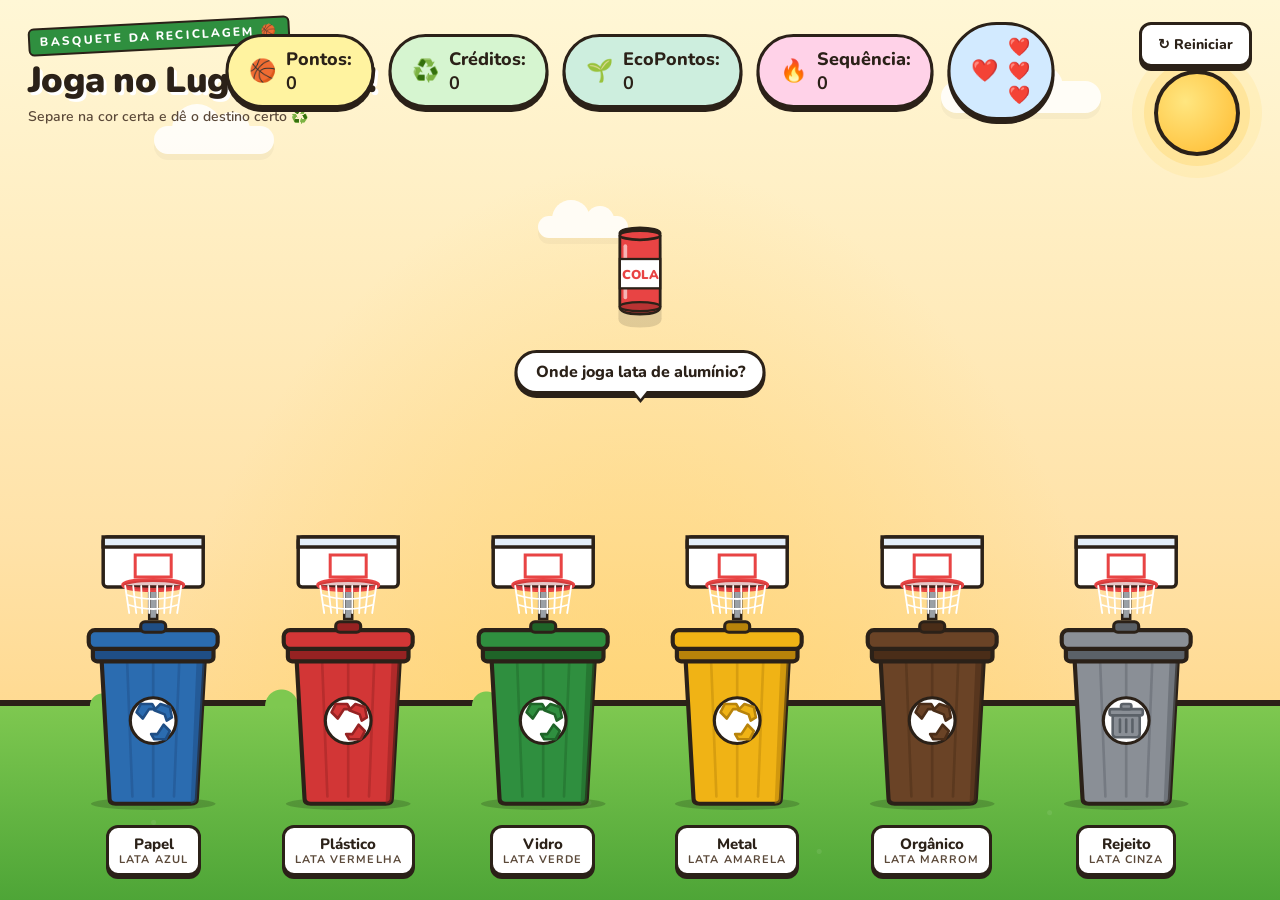
==== commit 60a9834c: "feat: lata de rejeito (cinza) e itens dúbios (Épico E) Adiciona a 6ª cor CONAMA (cinza/rejeito), com" ====
--- a/Jogo da Reciclagem.html
+++ b/Jogo da Reciclagem.html
@@ -26,6 +26,8 @@
     --amarelo-d: #b8830a;
     --marrom: #6a4326;
     --marrom-d: #4a2d18;
+    --cinza: #8a8f96;
+    --cinza-d: #5b6168;
   }
   * { box-sizing: border-box; }
   html, body { margin: 0; height: 100%; }
@@ -210,13 +212,13 @@
     display: flex;
     justify-content: center;
     align-items: flex-end;
-    gap: clamp(12px, 2.2vw, 36px);
-    padding: 0 24px;
+    gap: clamp(8px, 2.2vw, 36px);
+    padding: 0 16px;
     z-index: 3;
   }
   .bin {
     position: relative;
-    width: clamp(110px, 13vw, 170px);
+    width: clamp(86px, 13vw, 170px);
     cursor: default;
     transition: transform 0.18s ease;
   }
@@ -642,6 +644,7 @@
   { id: 'verde',    name: 'Vidro',     ptColor: 'VERDE',    color: 'var(--verde)',    dark: 'var(--verde-d)' },
   { id: 'amarelo',  name: 'Metal',     ptColor: 'AMARELA',  color: 'var(--amarelo)',  dark: 'var(--amarelo-d)' },
   { id: 'marrom',   name: 'Orgânico',  ptColor: 'MARROM',   color: 'var(--marrom)',   dark: 'var(--marrom-d)' },
+  { id: 'cinza',    name: 'Rejeito',   ptColor: 'CINZA',    color: 'var(--cinza)',    dark: 'var(--cinza-d)',   symbol: 'rejeito' },
 ];
 
 // Destinos, ordenados pela hierarquia do lixo (D-04): reutilizar > reciclar/compostar > incinerar > aterro.
@@ -665,6 +668,9 @@
   { id: 'banana',     name: 'Casca de banana',  correct: 'marrom',   svg: bananaSVG(),     tip: 'Restos de comida são orgânicos: lixeira marrom (viram adubo!).',   destino: 'compostar',  options: ['compostar', 'aterro', 'incinerar'] },
   { id: 'newspaper',  name: 'Jornal',           correct: 'azul',     svg: newspaperSVG(),  tip: 'Jornal é papel: lixeira azul.',                                    destino: 'reciclar',   options: ['reciclar', 'incinerar'] },
   { id: 'cup',        name: 'Copo plástico',    correct: 'vermelho', svg: cupSVG(),        tip: 'Copos plásticos vão na lixeira vermelha.',                         destino: 'reciclar',   options: ['reciclar', 'aterro'] },
+  { id: 'greasy',     name: 'Papel engordurado',correct: 'cinza',    svg: greasyPaperSVG(),tip: 'Papel sujo de gordura/comida NÃO recicla — é rejeito (lata cinza).', destino: 'incinerar',  options: ['incinerar', 'aterro'], dubio: true,
+    inspect: 'Parece papel, mas gordura contamina a reciclagem — vai no rejeito!' },
+  { id: 'sponge',     name: 'Esponja usada',    correct: 'cinza',    svg: spongeSVG(),     tip: 'Esponja usada é rejeito: lata cinza. Não recicla — sobra incinerar ou aterro.', destino: 'incinerar', options: ['incinerar', 'aterro'] },
 ];
 
 /* ============================================================
@@ -722,7 +728,7 @@
   </svg>`;
 }
 
-function binSVG(color, dark) {
+function binSVG(color, dark, symbol) {
   return `
   <svg viewBox="0 0 160 200" width="100%" height="auto" style="overflow: visible">
     <!-- shadow -->
@@ -737,13 +743,22 @@
     <path d="M 55 60 L 60 188" stroke="${dark}" stroke-width="2.5" opacity="0.45" fill="none" stroke-linecap="round"/>
     <path d="M 80 60 L 80 188" stroke="${dark}" stroke-width="2.5" opacity="0.45" fill="none" stroke-linecap="round"/>
     <path d="M 105 60 L 100 188" stroke="${dark}" stroke-width="2.5" opacity="0.45" fill="none" stroke-linecap="round"/>
-    <!-- recycle symbol white circle -->
+    <!-- center symbol: recycle (default) or trash (rejeito) -->
     <circle cx="80" cy="115" r="22" fill="#fff" stroke="var(--ink)" stroke-width="3"/>
+    ${symbol === 'rejeito' ? `
+    <g transform="translate(80 115)" stroke="${dark}" stroke-width="2.5" fill="${color}" stroke-linejoin="round">
+      <rect x="-13" y="-6" width="26" height="22" rx="3"/>
+      <rect x="-16" y="-11" width="32" height="6" rx="2"/>
+      <rect x="-5" y="-16" width="10" height="5" rx="2"/>
+      <line x1="-6" y1="-1" x2="-6" y2="11" stroke-linecap="round"/>
+      <line x1="0" y1="-1" x2="0" y2="11" stroke-linecap="round"/>
+      <line x1="6" y1="-1" x2="6" y2="11" stroke-linecap="round"/>
+    </g>` : `
     <g transform="translate(80 115)" stroke="${dark}" stroke-width="2.5" fill="${color}" stroke-linejoin="round">
       <path d="M -10 -2 L -4 -11 L 2 -11 L -1 -16 L -12 -16 L -16 -8 Z"/>
       <path d="M 1 -10 L 11 -6 L 13 0 L 18 -3 L 16 -13 L 7 -16 Z"/>
       <path d="M 10 4 L 4 13 L -2 13 L 1 18 L 12 18 L 16 10 Z"/>
-    </g>
+    </g>`}
     <!-- rim -->
     <rect x="22" y="42" width="116" height="16" rx="4" fill="${dark}" stroke="var(--ink)" stroke-width="4"/>
     <!-- lid -->
@@ -920,6 +935,49 @@
   </svg>`;
 }
 
+function greasyPaperSVG() {
+  return `
+  <svg viewBox="0 0 120 120" width="100%" height="100%">
+    <!-- napkin sheet -->
+    <path d="M 24 30 L 92 22 L 100 92 L 32 102 Z"
+          fill="#fbf3df" stroke="var(--ink)" stroke-width="3" stroke-linejoin="round"/>
+    <!-- crease folds -->
+    <path d="M 40 26 L 48 98" fill="none" stroke="var(--ink-soft)" stroke-width="1.5" opacity="0.5"/>
+    <path d="M 64 24 L 70 96" fill="none" stroke="var(--ink-soft)" stroke-width="1.5" opacity="0.5"/>
+    <path d="M 28 56 L 97 49" fill="none" stroke="var(--ink-soft)" stroke-width="1.5" opacity="0.5"/>
+    <!-- grease stains (translucent) -->
+    <ellipse cx="54" cy="52" rx="18" ry="14" fill="#b5872e" opacity="0.32"/>
+    <ellipse cx="74" cy="74" rx="12" ry="10" fill="#9c6b1f" opacity="0.30"/>
+    <ellipse cx="40" cy="80" rx="9" ry="7" fill="#b5872e" opacity="0.28"/>
+    <!-- crumbs -->
+    <circle cx="60" cy="48" r="2" fill="#6b4d12" opacity="0.6"/>
+    <circle cx="70" cy="70" r="1.8" fill="#6b4d12" opacity="0.6"/>
+  </svg>`;
+}
+
+function spongeSVG() {
+  return `
+  <svg viewBox="0 0 120 120" width="100%" height="100%">
+    <!-- yellow foam body -->
+    <rect x="18" y="48" width="84" height="44" rx="12" fill="#ffe14d" stroke="var(--ink)" stroke-width="3"/>
+    <!-- green scrub top -->
+    <path d="M 18 56 Q 18 40 30 38 L 90 32 Q 102 32 102 46 L 102 56 Z"
+          fill="#3fae5a" stroke="var(--ink)" stroke-width="3" stroke-linejoin="round"/>
+    <!-- scrub speckles -->
+    <circle cx="34" cy="46" r="2" fill="#2b7d40"/>
+    <circle cx="50" cy="42" r="2" fill="#2b7d40"/>
+    <circle cx="66" cy="45" r="2" fill="#2b7d40"/>
+    <circle cx="82" cy="42" r="2" fill="#2b7d40"/>
+    <!-- foam pores -->
+    <circle cx="34" cy="70" r="3" fill="#e8c63c"/>
+    <circle cx="52" cy="78" r="3" fill="#e8c63c"/>
+    <circle cx="70" cy="68" r="3" fill="#e8c63c"/>
+    <circle cx="86" cy="78" r="3" fill="#e8c63c"/>
+    <circle cx="44" cy="62" r="2.4" fill="#e8c63c"/>
+    <circle cx="78" cy="60" r="2.4" fill="#e8c63c"/>
+  </svg>`;
+}
+
 /* ============================================================
    Game logic
    ============================================================ */
@@ -996,7 +1054,7 @@
     el.dataset.id = b.id;
     el.innerHTML = `
       <div class="hoop">${hoopSVG()}</div>
-      ${binSVG(b.color, b.dark)}
+      ${binSVG(b.color, b.dark, b.symbol)}
       <div class="label">${b.name}<span class="pt">LATA ${b.ptColor}</span></div>
     `;
     $bins.appendChild(el);
@@ -1024,10 +1082,15 @@
   state.itemX = 0; state.itemY = 0;
   setTimeout(() => { $itemWrap.style.transition = ''; }, 460);
 
-  // update hint
-  if (state.hintShown) {
+  // Dica / inspeção — itens dúbios sempre avisam (enganam de propósito)
+  if (state.current.dubio) {
+    $hint.style.display = 'block';
+    $hint.childNodes[0].nodeValue = `🔍 ${state.current.inspect || 'Olhe bem antes de jogar!'} `;
+  } else if (state.hintShown) {
     $hint.style.display = 'block';
     $hint.childNodes[0].nodeValue = `Onde joga ${state.current.name.toLowerCase()}? `;
+  } else {
+    $hint.style.display = 'none';
   }
 }
 
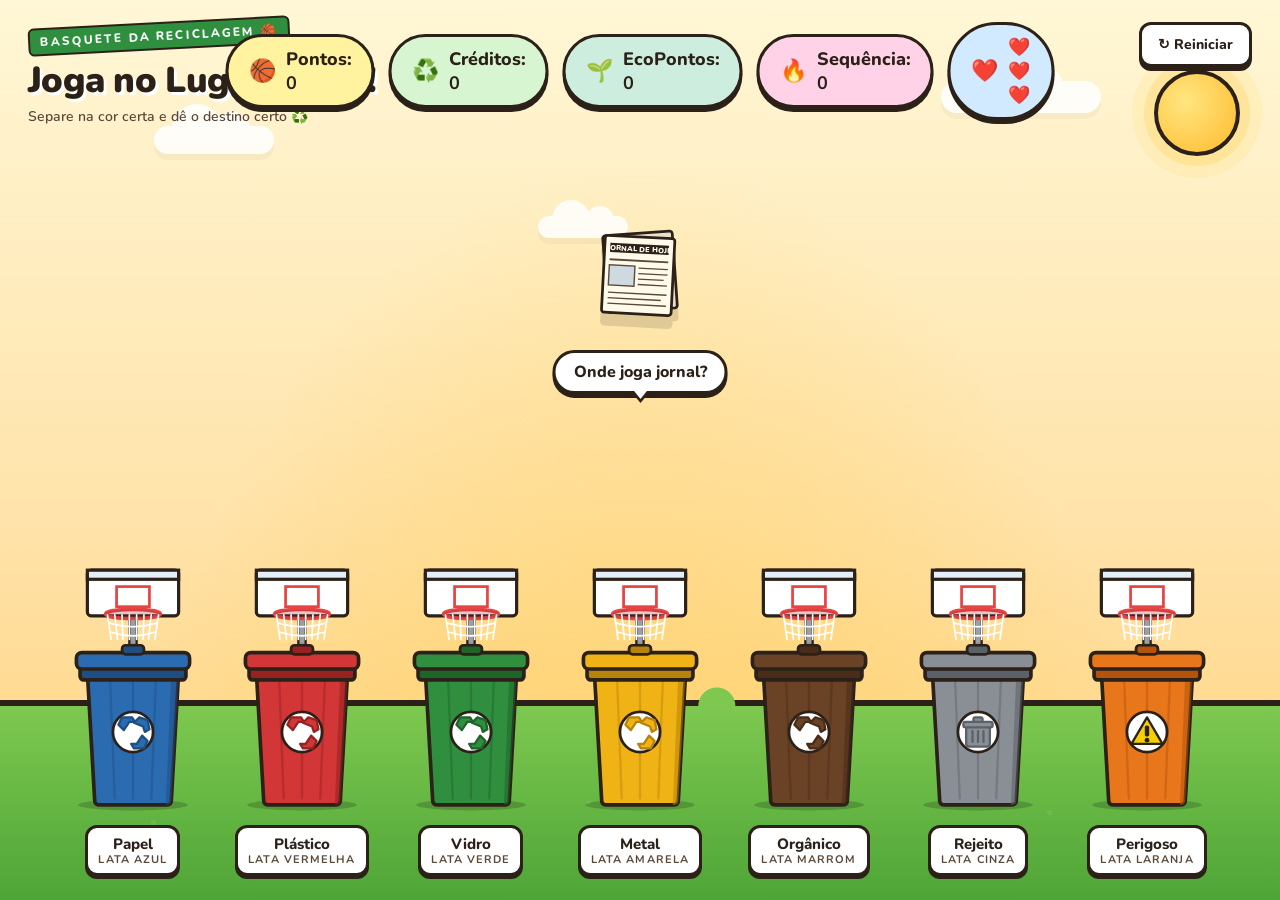
==== commit 67c8d659: "feat: lixeira laranja (perigosos) e logística reversa — 7 cores completas Adiciona a 7ª e última cor" ====
--- a/Jogo da Reciclagem.html
+++ b/Jogo da Reciclagem.html
@@ -28,6 +28,8 @@
     --marrom-d: #4a2d18;
     --cinza: #8a8f96;
     --cinza-d: #5b6168;
+    --laranja: #e8761b;
+    --laranja-d: #b4540c;
   }
   * { box-sizing: border-box; }
   html, body { margin: 0; height: 100%; }
@@ -210,15 +212,17 @@
     left: 0;
     right: 0;
     display: flex;
+    flex-wrap: wrap;
     justify-content: center;
     align-items: flex-end;
-    gap: clamp(8px, 2.2vw, 36px);
-    padding: 0 16px;
+    gap: clamp(8px, 1.8vw, 28px);
+    row-gap: 6px;
+    padding: 0 14px;
     z-index: 3;
   }
   .bin {
     position: relative;
-    width: clamp(86px, 13vw, 170px);
+    width: clamp(76px, 12vw, 146px);
     cursor: default;
     transition: transform 0.18s ease;
   }
@@ -630,7 +634,7 @@
   <div class="dest-panel" id="destPanel" aria-hidden="true">
     <div class="dest-title" id="destTitle">Pra onde vai?</div>
     <div class="dest-options" id="destOptions"></div>
-    <div class="dest-legend">Melhor → pior: 🔄 Reutilizar › ♻️ Reciclar / 🌱 Compostar › 🔥 Incinerar › ⛰️ Aterro</div>
+    <div class="dest-legend">Melhor → pior: 🔄 Reutilizar › ♻️ Reciclar / 🌱 Compostar › 🔥 Incinerar › ⛰️ Aterro · ↩️ Devolver = perigosos</div>
   </div>
 </div>
 
@@ -645,6 +649,7 @@
   { id: 'amarelo',  name: 'Metal',     ptColor: 'AMARELA',  color: 'var(--amarelo)',  dark: 'var(--amarelo-d)' },
   { id: 'marrom',   name: 'Orgânico',  ptColor: 'MARROM',   color: 'var(--marrom)',   dark: 'var(--marrom-d)' },
   { id: 'cinza',    name: 'Rejeito',   ptColor: 'CINZA',    color: 'var(--cinza)',    dark: 'var(--cinza-d)',   symbol: 'rejeito' },
+  { id: 'laranja',  name: 'Perigoso',  ptColor: 'LARANJA',  color: 'var(--laranja)',  dark: 'var(--laranja-d)', symbol: 'perigoso' },
 ];
 
 // Destinos, ordenados pela hierarquia do lixo (D-04): reutilizar > reciclar/compostar > incinerar > aterro.
@@ -656,6 +661,8 @@
   compostar:  { name: 'Compostar',  icon: '🌱', color: '#7a9a2e', credits: 4, eco: 4, tip: 'Orgânico vira adubo para a terra.' },
   incinerar:  { name: 'Incinerar',  icon: '🔥', color: '#e8842a', credits: 2, eco: 0, tip: 'Só recupera energia e desperdiça o material. Último recurso.' },
   aterro:     { name: 'Aterro',     icon: '⛰️', color: '#8a8a8a', credits: 1, eco: 0, tip: 'Ocupa terreno e não aproveita nada. Evite ao máximo.' },
+  // Canal à parte (não entra na fila acima): obrigatório para perigosos/eletrônicos.
+  logistica:  { name: 'Devolver',   icon: '↩️', color: '#e8761b', credits: 4, eco: 5, tip: 'Logística reversa: volta ao fabricante para descarte seguro, sem contaminar o solo.' },
 };
 
 // Cada item: cor correta (separação) + destino ideal e as opções de roteamento.
@@ -671,6 +678,10 @@
   { id: 'greasy',     name: 'Papel engordurado',correct: 'cinza',    svg: greasyPaperSVG(),tip: 'Papel sujo de gordura/comida NÃO recicla — é rejeito (lata cinza).', destino: 'incinerar',  options: ['incinerar', 'aterro'], dubio: true,
     inspect: 'Parece papel, mas gordura contamina a reciclagem — vai no rejeito!' },
   { id: 'sponge',     name: 'Esponja usada',    correct: 'cinza',    svg: spongeSVG(),     tip: 'Esponja usada é rejeito: lata cinza. Não recicla — sobra incinerar ou aterro.', destino: 'incinerar', options: ['incinerar', 'aterro'] },
+  { id: 'battery',    name: 'Pilha',            correct: 'laranja',  svg: batterySVG(),    tip: 'Pilhas e baterias são PERIGOSAS: lixeira laranja, nunca no lixo comum (contaminam o solo).', destino: 'logistica', options: ['logistica', 'aterro'], dubio: true,
+    inspect: 'Parece metal, mas pilha é PERIGOSA — vai na laranja, não na amarela!' },
+  { id: 'spray',      name: 'Aerossol',         correct: 'laranja',  svg: sprayCanSVG(),   tip: 'Aerossóis/solventes são perigosos: lixeira laranja (podem explodir e contaminar).', destino: 'logistica', options: ['logistica', 'aterro'], dubio: true,
+    inspect: 'Parece lata de metal, mas é perigoso — vai na laranja!' },
 ];
 
 /* ============================================================
@@ -743,7 +754,7 @@
     <path d="M 55 60 L 60 188" stroke="${dark}" stroke-width="2.5" opacity="0.45" fill="none" stroke-linecap="round"/>
     <path d="M 80 60 L 80 188" stroke="${dark}" stroke-width="2.5" opacity="0.45" fill="none" stroke-linecap="round"/>
     <path d="M 105 60 L 100 188" stroke="${dark}" stroke-width="2.5" opacity="0.45" fill="none" stroke-linecap="round"/>
-    <!-- center symbol: recycle (default) or trash (rejeito) -->
+    <!-- center symbol: recycle (default), trash (rejeito) or hazard (perigoso) -->
     <circle cx="80" cy="115" r="22" fill="#fff" stroke="var(--ink)" stroke-width="3"/>
     ${symbol === 'rejeito' ? `
     <g transform="translate(80 115)" stroke="${dark}" stroke-width="2.5" fill="${color}" stroke-linejoin="round">
@@ -753,6 +764,11 @@
       <line x1="-6" y1="-1" x2="-6" y2="11" stroke-linecap="round"/>
       <line x1="0" y1="-1" x2="0" y2="11" stroke-linecap="round"/>
       <line x1="6" y1="-1" x2="6" y2="11" stroke-linecap="round"/>
+    </g>` : symbol === 'perigoso' ? `
+    <g transform="translate(80 115)" stroke="var(--ink)" stroke-width="2.5" stroke-linejoin="round">
+      <path d="M 0 -16 L 17 13 L -17 13 Z" fill="#f5d000"/>
+      <rect x="-2.4" y="-7" width="4.8" height="12" rx="2" fill="var(--ink)" stroke="none"/>
+      <circle cx="0" cy="9" r="2.6" fill="var(--ink)" stroke="none"/>
     </g>` : `
     <g transform="translate(80 115)" stroke="${dark}" stroke-width="2.5" fill="${color}" stroke-linejoin="round">
       <path d="M -10 -2 L -4 -11 L 2 -11 L -1 -16 L -12 -16 L -16 -8 Z"/>
@@ -978,6 +994,42 @@
   </svg>`;
 }
 
+function batterySVG() {
+  return `
+  <svg viewBox="0 0 120 120" width="100%" height="100%">
+    <!-- positive terminal -->
+    <rect x="50" y="12" width="20" height="10" rx="2" fill="#cfcfcf" stroke="var(--ink)" stroke-width="3"/>
+    <!-- body -->
+    <rect x="38" y="20" width="44" height="86" rx="6" fill="#2e7d32" stroke="var(--ink)" stroke-width="3"/>
+    <!-- top band -->
+    <path d="M 38 26 Q 38 20 44 20 L 76 20 Q 82 20 82 26 L 82 40 L 38 40 Z" fill="#f0b315" stroke="var(--ink)" stroke-width="3" stroke-linejoin="round"/>
+    <text x="60" y="35" text-anchor="middle" font-family="Nunito" font-weight="900" font-size="13" fill="var(--ink)">+</text>
+    <!-- lightning bolt -->
+    <path d="M 64 50 L 50 74 L 59 74 L 53 94 L 73 66 L 62 66 Z" fill="#ffe14d" stroke="var(--ink)" stroke-width="2.5" stroke-linejoin="round"/>
+    <!-- minus at bottom -->
+    <rect x="52" y="98" width="16" height="4" rx="2" fill="#fff"/>
+  </svg>`;
+}
+
+function sprayCanSVG() {
+  return `
+  <svg viewBox="0 0 120 120" width="100%" height="100%">
+    <!-- nozzle -->
+    <rect x="52" y="10" width="16" height="8" rx="2" fill="#444" stroke="var(--ink)" stroke-width="2.5"/>
+    <!-- collar -->
+    <rect x="46" y="16" width="28" height="10" rx="3" fill="#bdbdbd" stroke="var(--ink)" stroke-width="2.5"/>
+    <!-- body -->
+    <rect x="42" y="24" width="36" height="84" rx="8" fill="#e8761b" stroke="var(--ink)" stroke-width="3"/>
+    <!-- hazard label -->
+    <rect x="48" y="50" width="24" height="30" rx="3" fill="#fff" stroke="var(--ink)" stroke-width="2"/>
+    <path d="M 60 56 L 68 72 L 52 72 Z" fill="none" stroke="#d23636" stroke-width="2.5" stroke-linejoin="round"/>
+    <rect x="58.8" y="62" width="2.4" height="6" rx="1" fill="#d23636"/>
+    <circle cx="60" cy="70" r="1.4" fill="#d23636"/>
+    <!-- shine -->
+    <rect x="46" y="30" width="4" height="70" rx="2" fill="#fff" opacity="0.4"/>
+  </svg>`;
+}
+
 /* ============================================================
    Game logic
    ============================================================ */
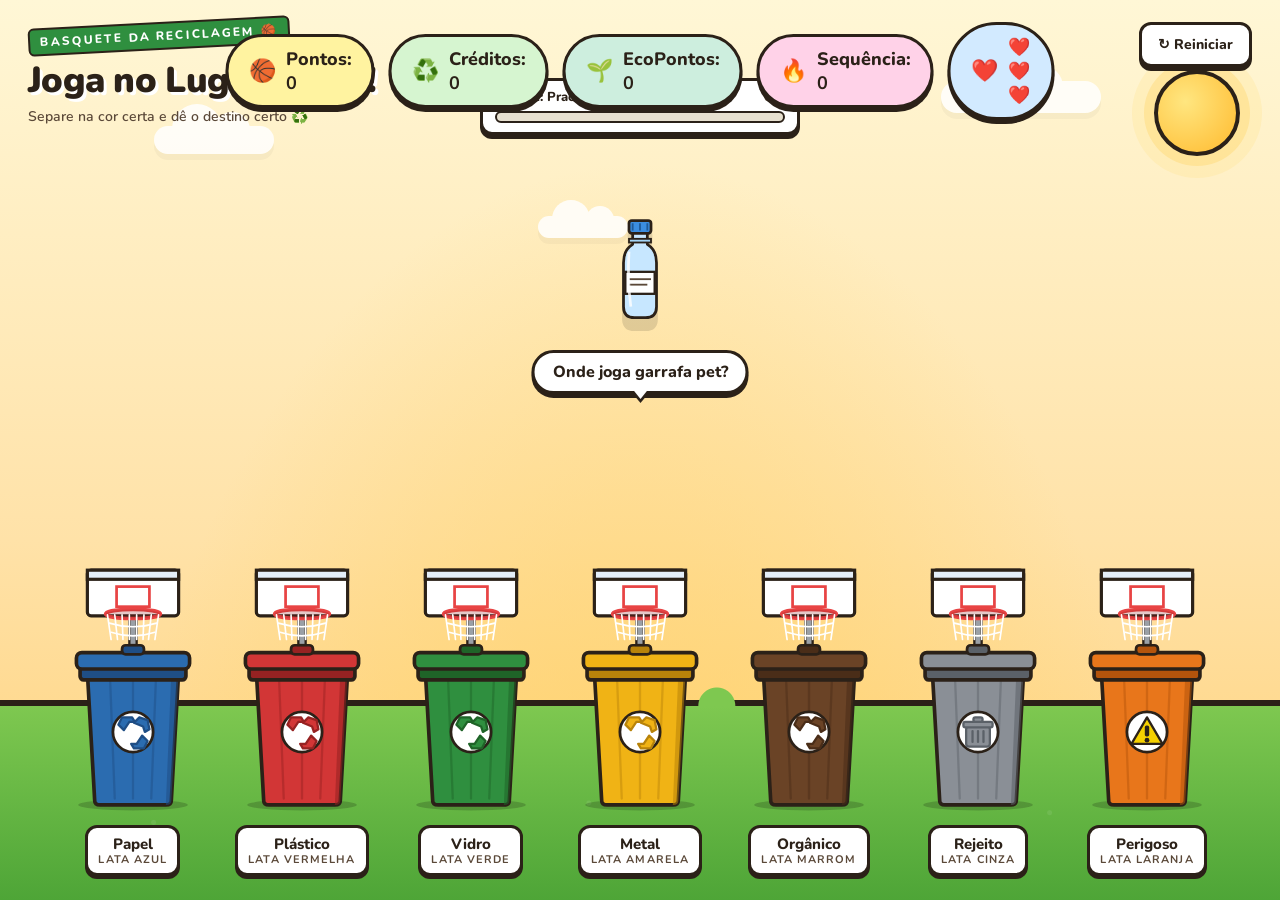
==== commit 19443420: "feat: metas de setor — objetivo por rodada e vitória "setor limpo" (Épico G) Cada setor tem uma meta" ====
--- a/Jogo da Reciclagem.html
+++ b/Jogo da Reciclagem.html
@@ -77,6 +77,48 @@
   .hearts { letter-spacing: 2px; font-size: 18px; }
   .hearts span.lost { filter: grayscale(1) opacity(0.35); }
 
+  /* ===== Sector progress ===== */
+  .setor {
+    position: absolute;
+    top: 78px;
+    left: 50%;
+    transform: translateX(-50%);
+    z-index: 9;
+    width: clamp(220px, 40vw, 320px);
+    font-family: 'Nunito', sans-serif;
+    background: #fff;
+    border: 3px solid var(--ink);
+    border-radius: 12px;
+    padding: 7px 12px 9px;
+    box-shadow: 0 4px 0 var(--ink);
+  }
+  .setor-head {
+    display: flex;
+    justify-content: space-between;
+    align-items: baseline;
+    gap: 8px;
+    font-weight: 800;
+    font-size: 13px;
+    color: var(--ink);
+    margin-bottom: 5px;
+  }
+  .setor-head .nm { overflow: hidden; text-overflow: ellipsis; white-space: nowrap; }
+  .setor-head .ct { color: var(--ink-soft); font-weight: 900; flex: none; }
+  .setor-track {
+    height: 12px;
+    background: #e7e0cf;
+    border: 2px solid var(--ink);
+    border-radius: 999px;
+    overflow: hidden;
+  }
+  .setor-fill {
+    height: 100%;
+    width: 0%;
+    background: linear-gradient(90deg, var(--verde), #7ed36a);
+    border-radius: 999px;
+    transition: width 0.4s ease;
+  }
+
   .title-card {
     position: absolute;
     top: 22px;
@@ -617,6 +659,11 @@
     <div class="chip lives"><span class="icon">❤️</span><span class="hearts" id="hearts">❤️❤️❤️</span></div>
   </div>
 
+  <div class="setor" id="setor">
+    <div class="setor-head"><span class="nm" id="setorName">Setor 1</span><span class="ct" id="setorCount">0/6</span></div>
+    <div class="setor-track"><div class="setor-fill" id="setorFill"></div></div>
+  </div>
+
   <button class="restart" id="restart">↻ Reiniciar</button>
 
   <div class="ground"></div>
@@ -664,6 +711,16 @@
   // Canal à parte (não entra na fila acima): obrigatório para perigosos/eletrônicos.
   logistica:  { name: 'Devolver',   icon: '↩️', color: '#e8761b', credits: 4, eco: 5, tip: 'Logística reversa: volta ao fabricante para descarte seguro, sem contaminar o solo.' },
 };
+
+// Setores (fases): cada um tem uma meta de "limpeza" = nº de itens processados.
+// Dados separados do código para ajuste rápido e port futuro (Unity/JSON).
+const SETORES = [
+  { nome: 'Pracinha',         meta: 6 },
+  { nome: 'Rua do Bairro',    meta: 8 },
+  { nome: 'Praça Central',    meta: 10 },
+  { nome: 'Beira-Rio',        meta: 12 },
+  { nome: 'Parque da Cidade', meta: 14 },
+];
 
 // Cada item: cor correta (separação) + destino ideal e as opções de roteamento.
 // A 1ª opção da lista é sempre o destino ideal; as demais são "armadilhas" que ensinam.
@@ -1047,6 +1104,9 @@
 const $destPanel = document.getElementById('destPanel');
 const $destTitle = document.getElementById('destTitle');
 const $destOptions = document.getElementById('destOptions');
+const $setorName = document.getElementById('setorName');
+const $setorCount = document.getElementById('setorCount');
+const $setorFill = document.getElementById('setorFill');
 
 let state = {
   score: 0,
@@ -1058,6 +1118,9 @@
   highScore: 0,
   runCredits: 0,
   runEco: 0,
+  setorIndex: 0,
+  setorProgress: 0,
+  bestSetor: 0,
   stats: {},
   current: null,
   queue: [],
@@ -1077,6 +1140,7 @@
   state.credits   = data.credits   || 0;
   state.ecoPoints = data.ecoPoints || 0;
   state.highScore = data.highScore || 0;
+  state.bestSetor = data.bestSetor || 0;
   state.stats     = data.stats     || {};
 }
 function persist() {
@@ -1085,9 +1149,23 @@
       credits: state.credits,
       ecoPoints: state.ecoPoints,
       highScore: state.highScore,
+      bestSetor: state.bestSetor,
       stats: state.stats,
     }));
   } catch (e) {}
+}
+
+function getSetor(i) {
+  if (i < SETORES.length) return SETORES[i];
+  const last = SETORES[SETORES.length - 1];
+  return { nome: 'Setor ' + (i + 1), meta: last.meta + (i - SETORES.length + 1) * 2 };
+}
+
+function updateSetorBar() {
+  const s = getSetor(state.setorIndex);
+  $setorName.textContent = `Setor ${state.setorIndex + 1}: ${s.nome}`;
+  $setorCount.textContent = `${state.setorProgress}/${s.meta}`;
+  $setorFill.style.width = Math.min(100, (state.setorProgress / s.meta) * 100) + '%';
 }
 function recordResult(catId, ok) {
   if (!state.stats[catId]) state.stats[catId] = { ok: 0, err: 0 };
@@ -1360,7 +1438,46 @@
   }
   showPoints(binEl, '+' + credits + ' ♻️');
 
-  setTimeout(nextItem, optimal ? 1150 : 1550);
+  // Progresso do setor: o item foi processado (limpo).
+  state.setorProgress += 1;
+  updateSetorBar();
+  const cleared = state.setorProgress >= getSetor(state.setorIndex).meta;
+  setTimeout(cleared ? completeSetor : nextItem, optimal ? 1150 : 1550);
+}
+
+function completeSetor() {
+  const done = getSetor(state.setorIndex);
+  const bonusC = 5 + state.setorIndex * 3;
+  const bonusE = 5 + state.setorIndex * 2;
+  state.credits += bonusC;
+  state.runCredits += bonusC;
+  state.ecoPoints += bonusE;
+  state.runEco += bonusE;
+  state.setorIndex += 1;
+  state.setorProgress = 0;
+  state.lives = 3;
+  state.bestSetor = Math.max(state.bestSetor, state.setorIndex);
+  persist();
+  setHUD();
+  updateSetorBar();
+
+  const next = getSetor(state.setorIndex);
+  const modal = document.createElement('div');
+  modal.className = 'modal';
+  modal.innerHTML = `
+    <div class="card">
+      <h2>Setor limpo! 🏞️</h2>
+      <div class="big-score">${done.nome}</div>
+      <p>O governo reformou a área e suas vidas foram restauradas! ❤️❤️❤️<br/>
+         Bônus: <b>+${bonusC} ♻️</b> · <b>+${bonusE} 🌱</b><br/>
+         Próximo: <b>Setor ${state.setorIndex + 1} — ${next.nome}</b></p>
+      <button id="nextSetor">CONTINUAR →</button>
+    </div>`;
+  $stage.appendChild(modal);
+  document.getElementById('nextSetor').onclick = () => {
+    modal.remove();
+    nextItem();
+  };
 }
 
 function showFeedback(word, sub, good) {
@@ -1434,6 +1551,7 @@
       <div class="big-score">${state.score}</div>
       <div class="stars">${stars}</div>
       <p>Recorde: <b>${state.highScore}</b> · Melhor sequência: <b>${state.best}</b><br/>
+         Setores limpos: <b>${state.setorIndex}</b> (recorde ${state.bestSetor})<br/>
          Créditos: <b>+${state.runCredits} ♻️</b> (total ${state.credits})<br/>
          EcoPontos: <b>+${state.runEco} 🌱</b> (total ${state.ecoPoints})</p>
       ${reportHTML()}
@@ -1453,12 +1571,15 @@
   state.best = 0;
   state.runCredits = 0;
   state.runEco = 0;
+  state.setorIndex = 0;
+  state.setorProgress = 0;
   state.phase = 'sorting';
   state.hintShown = true;
   $destPanel.classList.remove('show');
   $destPanel.setAttribute('aria-hidden', 'true');
   $itemWrap.style.opacity = '1';
   setHUD();
+  updateSetorBar();
   shuffleQueue();
   nextItem();
 }
@@ -1478,6 +1599,7 @@
 shuffleQueue();
 nextItem();
 setHUD();
+updateSetorBar();
 </script>
 </body>
 </html>
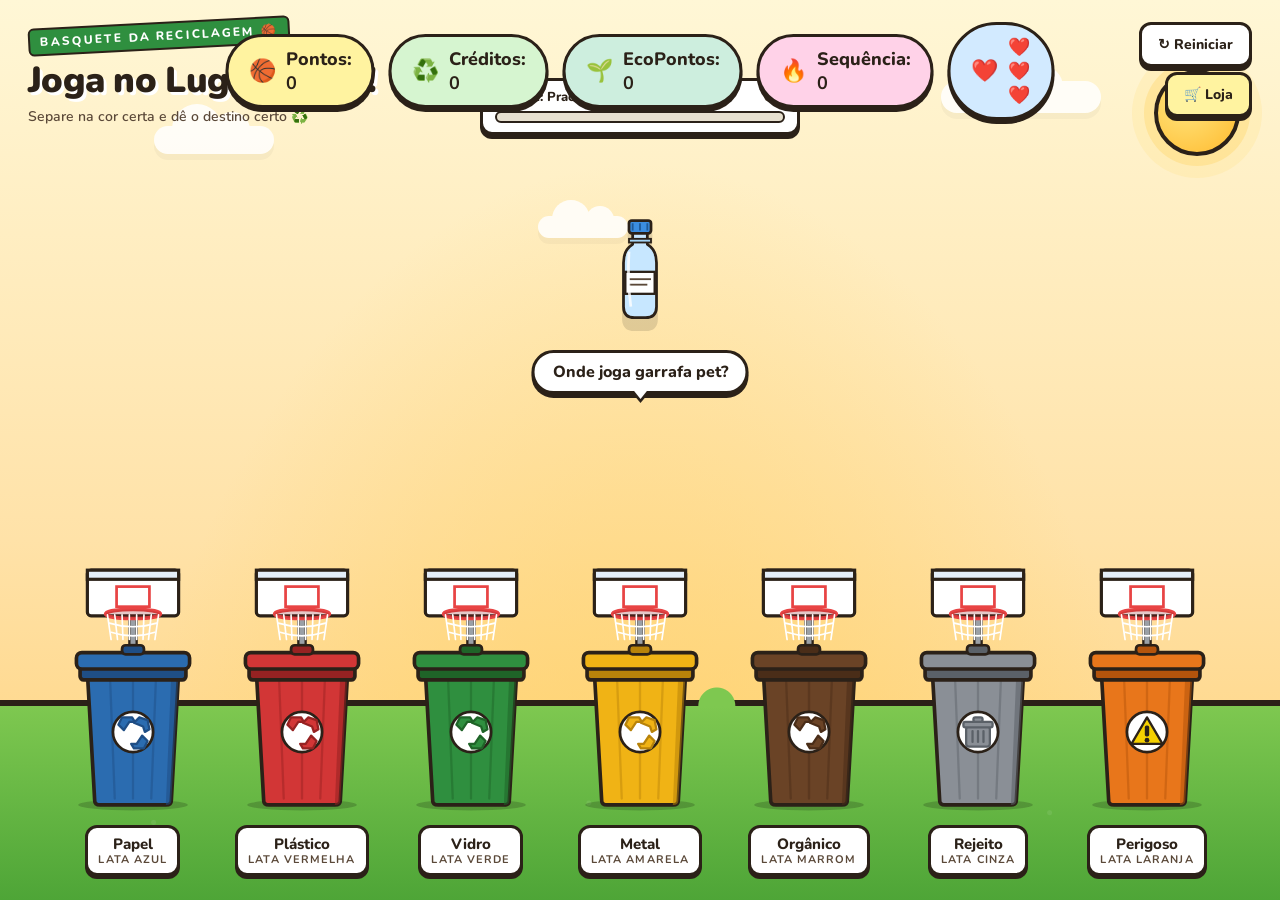
==== commit 93ca0ebd: "feat: loja com upgrades permanentes (Épico B P0) Botão "Loja" abre um modal para gastar créditos em " ====
--- a/Jogo da Reciclagem.html
+++ b/Jogo da Reciclagem.html
@@ -516,6 +516,85 @@
   .restart:hover { transform: translateY(-2px); }
   .restart:active { transform: translateY(2px); box-shadow: 0 1px 0 var(--ink); }
 
+  .shopbtn {
+    position: absolute;
+    top: 72px;
+    right: 28px;
+    z-index: 10;
+    background: #fff3a0;
+    border: 3px solid var(--ink);
+    border-radius: 12px;
+    padding: 10px 16px;
+    font-family: 'Nunito', sans-serif;
+    font-weight: 800;
+    box-shadow: 0 4px 0 var(--ink);
+    cursor: pointer;
+    font-size: 14px;
+    color: var(--ink);
+    transition: transform 0.1s;
+  }
+  .shopbtn:hover { transform: translateY(-2px); }
+  .shopbtn:active { transform: translateY(2px); box-shadow: 0 1px 0 var(--ink); }
+
+  /* ===== Shop ===== */
+  .card.shop { max-width: 480px; }
+  .shop-credits {
+    font-weight: 800;
+    background: #d6f5d0;
+    border: 2px solid var(--ink);
+    border-radius: 10px;
+    padding: 6px 12px;
+    display: inline-block;
+    margin-bottom: 14px;
+  }
+  .shop-list { display: flex; flex-direction: column; gap: 10px; margin-bottom: 18px; }
+  .shop-item {
+    display: flex;
+    align-items: center;
+    gap: 12px;
+    background: #f7f3e8;
+    border: 2px solid var(--ink);
+    border-radius: 14px;
+    padding: 10px 12px;
+    text-align: left;
+  }
+  .shop-ico { font-size: 30px; flex: none; width: 38px; text-align: center; }
+  .shop-info { flex: 1; min-width: 0; }
+  .shop-name { font-weight: 900; font-size: 15px; }
+  .shop-name small { font-weight: 700; color: var(--ink-soft); font-size: 12px; }
+  .shop-desc { font-size: 13px; color: var(--ink-soft); font-weight: 600; }
+  .shop-buy {
+    flex: none;
+    background: var(--verde);
+    color: #fff;
+    border: 2px solid var(--ink);
+    border-radius: 10px;
+    padding: 9px 12px;
+    font-family: 'Nunito', sans-serif;
+    font-weight: 900;
+    font-size: 14px;
+    box-shadow: 0 3px 0 var(--ink);
+    cursor: pointer;
+    white-space: nowrap;
+  }
+  .shop-buy:hover:not(:disabled) { transform: translateY(-2px); }
+  .shop-buy:active:not(:disabled) { transform: translateY(2px); box-shadow: 0 1px 0 var(--ink); }
+  .shop-buy:disabled { background: #c7c1b2; cursor: not-allowed; box-shadow: 0 3px 0 #9a9484; }
+  .shop-maxed { flex: none; font-weight: 900; color: var(--verde); font-size: 18px; padding: 0 8px; }
+
+  .dest-btn.best { outline: 3px solid #ffcf33; outline-offset: 2px; }
+  .dest-btn .best-tag {
+    position: absolute;
+    top: -10px;
+    background: #ffcf33;
+    border: 2px solid var(--ink);
+    border-radius: 999px;
+    font-size: 10px;
+    font-weight: 900;
+    padding: 1px 7px;
+  }
+  .dest-btn { position: relative; }
+
   /* Game over modal */
   .modal {
     position: absolute;
@@ -665,6 +744,7 @@
   </div>
 
   <button class="restart" id="restart">↻ Reiniciar</button>
+  <button class="shopbtn" id="shopBtn">🛒 Loja</button>
 
   <div class="ground"></div>
 
@@ -720,6 +800,15 @@
   { nome: 'Praça Central',    meta: 10 },
   { nome: 'Beira-Rio',        meta: 12 },
   { nome: 'Parque da Cidade', meta: 14 },
+];
+
+// Upgrades da loja: melhorias PERMANENTES (persistem entre partidas) com efeito
+// real no jogo. Custo do próximo nível = baseCost * scale^(nível atual).
+const UPGRADES = [
+  { id: 'vida',    nome: 'Coração extra',      icon: '❤️', desc: 'Começa cada partida com +1 vida.',        baseCost: 30, scale: 2.0, max: 2 },
+  { id: 'credito', nome: 'Luvas turbo',        icon: '💰', desc: '+1 crédito por item processado.',         baseCost: 20, scale: 1.8, max: 5 },
+  { id: 'eco',     nome: 'Selo verde',         icon: '🌱', desc: '+1 EcoPonto por destino realmente verde.', baseCost: 25, scale: 1.8, max: 5 },
+  { id: 'dica',    nome: 'Óculos de inspeção', icon: '🔍', desc: 'Marca o melhor destino no painel.',        baseCost: 40, scale: 1.0, max: 1 },
 ];
 
 // Cada item: cor correta (separação) + destino ideal e as opções de roteamento.
@@ -1107,12 +1196,15 @@
 const $setorName = document.getElementById('setorName');
 const $setorCount = document.getElementById('setorCount');
 const $setorFill = document.getElementById('setorFill');
+const $shopBtn = document.getElementById('shopBtn');
 
 let state = {
   score: 0,
   streak: 0,
   best: 0,
   lives: 3,
+  maxLives: 3,
+  upgrades: {},
   credits: 0,
   ecoPoints: 0,
   highScore: 0,
@@ -1141,7 +1233,9 @@
   state.ecoPoints = data.ecoPoints || 0;
   state.highScore = data.highScore || 0;
   state.bestSetor = data.bestSetor || 0;
+  state.upgrades  = data.upgrades  || {};
   state.stats     = data.stats     || {};
+  state.maxLives  = 3 + upgLevel('vida');
 }
 function persist() {
   try {
@@ -1150,10 +1244,14 @@
       ecoPoints: state.ecoPoints,
       highScore: state.highScore,
       bestSetor: state.bestSetor,
+      upgrades: state.upgrades,
       stats: state.stats,
     }));
   } catch (e) {}
 }
+
+function upgLevel(id) { return state.upgrades[id] || 0; }
+function upgCost(u) { return Math.round(u.baseCost * Math.pow(u.scale, upgLevel(u.id))); }
 
 function getSetor(i) {
   if (i < SETORES.length) return SETORES[i];
@@ -1230,7 +1328,7 @@
   $eco.textContent = state.ecoPoints;
   $streak.textContent = state.streak;
   let hearts = '';
-  for (let i = 0; i < 3; i++) {
+  for (let i = 0; i < state.maxLives; i++) {
     hearts += `<span class="${i < state.lives ? '' : 'lost'}">❤️</span>`;
   }
   $hearts.innerHTML = hearts;
@@ -1405,6 +1503,10 @@
     btn.className = 'dest-btn';
     btn.style.setProperty('--accent', d.color);
     btn.innerHTML = `<span class="dico">${d.icon}</span><span class="dname">${d.name}</span>`;
+    if (upgLevel('dica') > 0 && id === item.destino) {
+      btn.classList.add('best');
+      btn.innerHTML += '<span class="best-tag">★ melhor</span>';
+    }
     btn.addEventListener('click', () => resolveRouting(id, item, binEl));
     $destOptions.appendChild(btn);
   });
@@ -1419,8 +1521,9 @@
   const dest = DESTINOS[destId];
   const best = DESTINOS[item.destino];
   const optimal = destId === item.destino;
-  const credits = dest.credits + Math.floor(state.streak / 3);
-  const eco = dest.eco;
+  const credits = dest.credits + Math.floor(state.streak / 3) + upgLevel('credito');
+  // Selo verde só turbina destinos realmente verdes — incinerar/aterro seguem em 0.
+  const eco = dest.eco > 0 ? dest.eco + upgLevel('eco') : 0;
 
   state.credits += credits;
   state.runCredits += credits;
@@ -1455,7 +1558,7 @@
   state.runEco += bonusE;
   state.setorIndex += 1;
   state.setorProgress = 0;
-  state.lives = 3;
+  state.lives = state.maxLives;
   state.bestSetor = Math.max(state.bestSetor, state.setorIndex);
   persist();
   setHUD();
@@ -1567,7 +1670,8 @@
 function resetGame() {
   state.score = 0;
   state.streak = 0;
-  state.lives = 3;
+  state.maxLives = 3 + upgLevel('vida');
+  state.lives = state.maxLives;
   state.best = 0;
   state.runCredits = 0;
   state.runEco = 0;
@@ -1584,6 +1688,69 @@
   nextItem();
 }
 
+/* ===== Loja ===== */
+function openShop() {
+  if (document.getElementById('shopModal')) return;
+  const modal = document.createElement('div');
+  modal.className = 'modal';
+  modal.id = 'shopModal';
+  modal.innerHTML = `
+    <div class="card shop">
+      <h2>🛒 Loja</h2>
+      <div class="shop-credits" id="shopCredits">Você tem <b>${state.credits} ♻️</b></div>
+      <div class="shop-list" id="shopList"></div>
+      <button id="shopClose">FECHAR</button>
+    </div>`;
+  $stage.appendChild(modal);
+  renderShopList();
+  document.getElementById('shopClose').onclick = () => modal.remove();
+}
+
+function renderShopList() {
+  const list = document.getElementById('shopList');
+  if (!list) return;
+  list.innerHTML = UPGRADES.map(u => {
+    const lvl = upgLevel(u.id);
+    const maxed = lvl >= u.max;
+    const cost = upgCost(u);
+    const can = !maxed && state.credits >= cost;
+    const lvlText = u.max > 1 ? `Nível ${lvl}/${u.max}` : (lvl ? 'Adquirido' : '');
+    const action = maxed
+      ? `<span class="shop-maxed">${u.max > 1 ? 'MÁX' : '✓'}</span>`
+      : `<button class="shop-buy" data-id="${u.id}" ${can ? '' : 'disabled'}>${cost} ♻️</button>`;
+    return `<div class="shop-item">
+      <div class="shop-ico">${u.icon}</div>
+      <div class="shop-info">
+        <div class="shop-name">${u.nome} <small>${lvlText}</small></div>
+        <div class="shop-desc">${u.desc}</div>
+      </div>
+      ${action}
+    </div>`;
+  }).join('');
+  list.querySelectorAll('.shop-buy').forEach(b => {
+    b.onclick = () => buyUpgrade(b.dataset.id);
+  });
+}
+
+function buyUpgrade(id) {
+  const u = UPGRADES.find(x => x.id === id);
+  const lvl = upgLevel(id);
+  if (!u || lvl >= u.max) return;
+  const cost = upgCost(u);
+  if (state.credits < cost) return;
+  state.credits -= cost;
+  state.upgrades[id] = lvl + 1;
+  if (id === 'vida') {
+    state.maxLives = 3 + state.upgrades.vida;
+    state.lives = Math.min(state.maxLives, state.lives + 1);
+  }
+  persist();
+  setHUD();
+  const cd = document.getElementById('shopCredits');
+  if (cd) cd.innerHTML = `Você tem <b>${state.credits} ♻️</b>`;
+  renderShopList();
+}
+
 /* ===== Listeners ===== */
 $item.addEventListener('mousedown', pointerDown);
 $item.addEventListener('touchstart', pointerDown, { passive: false });
@@ -1592,9 +1759,11 @@
 window.addEventListener('mouseup', pointerUp);
 window.addEventListener('touchend', pointerUp);
 $restart.addEventListener('click', resetGame);
+$shopBtn.addEventListener('click', openShop);
 
 /* ===== Init ===== */
 loadSave();
+state.lives = state.maxLives;
 renderBins();
 shuffleQueue();
 nextItem();
